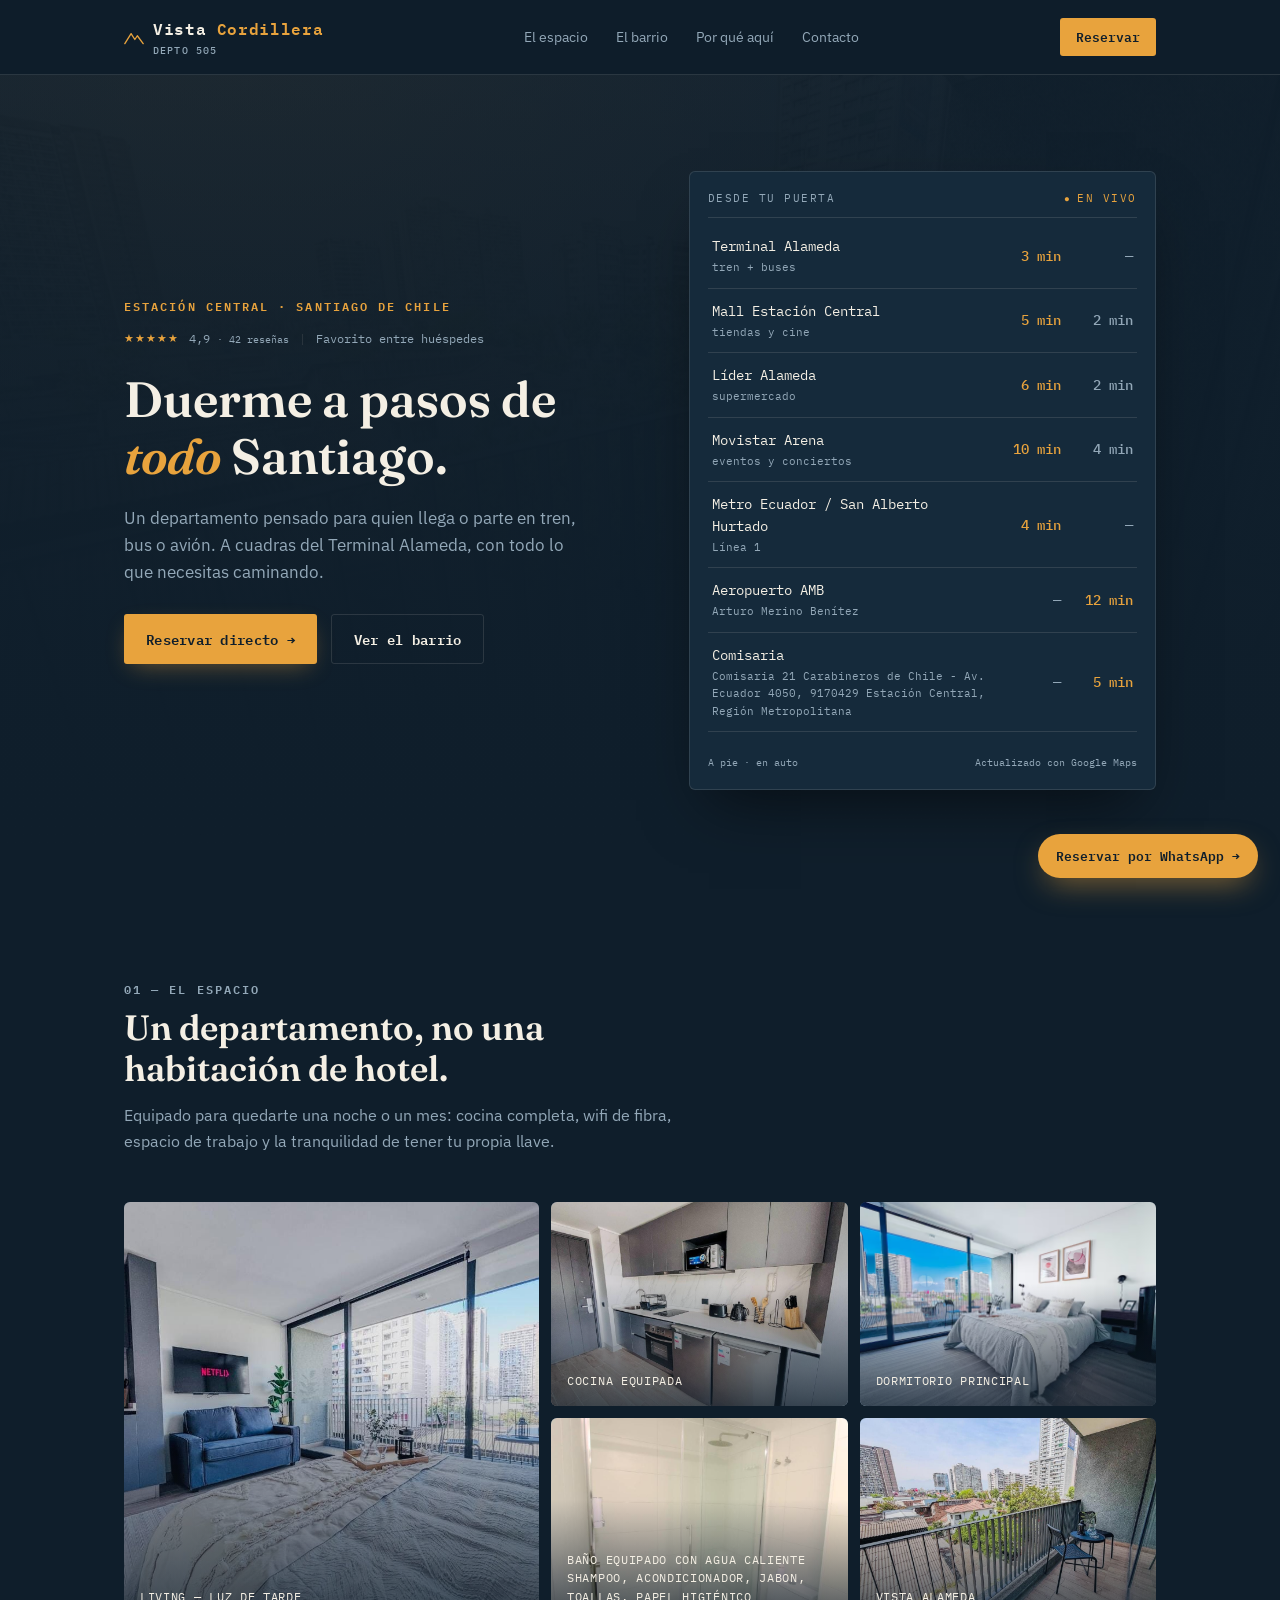
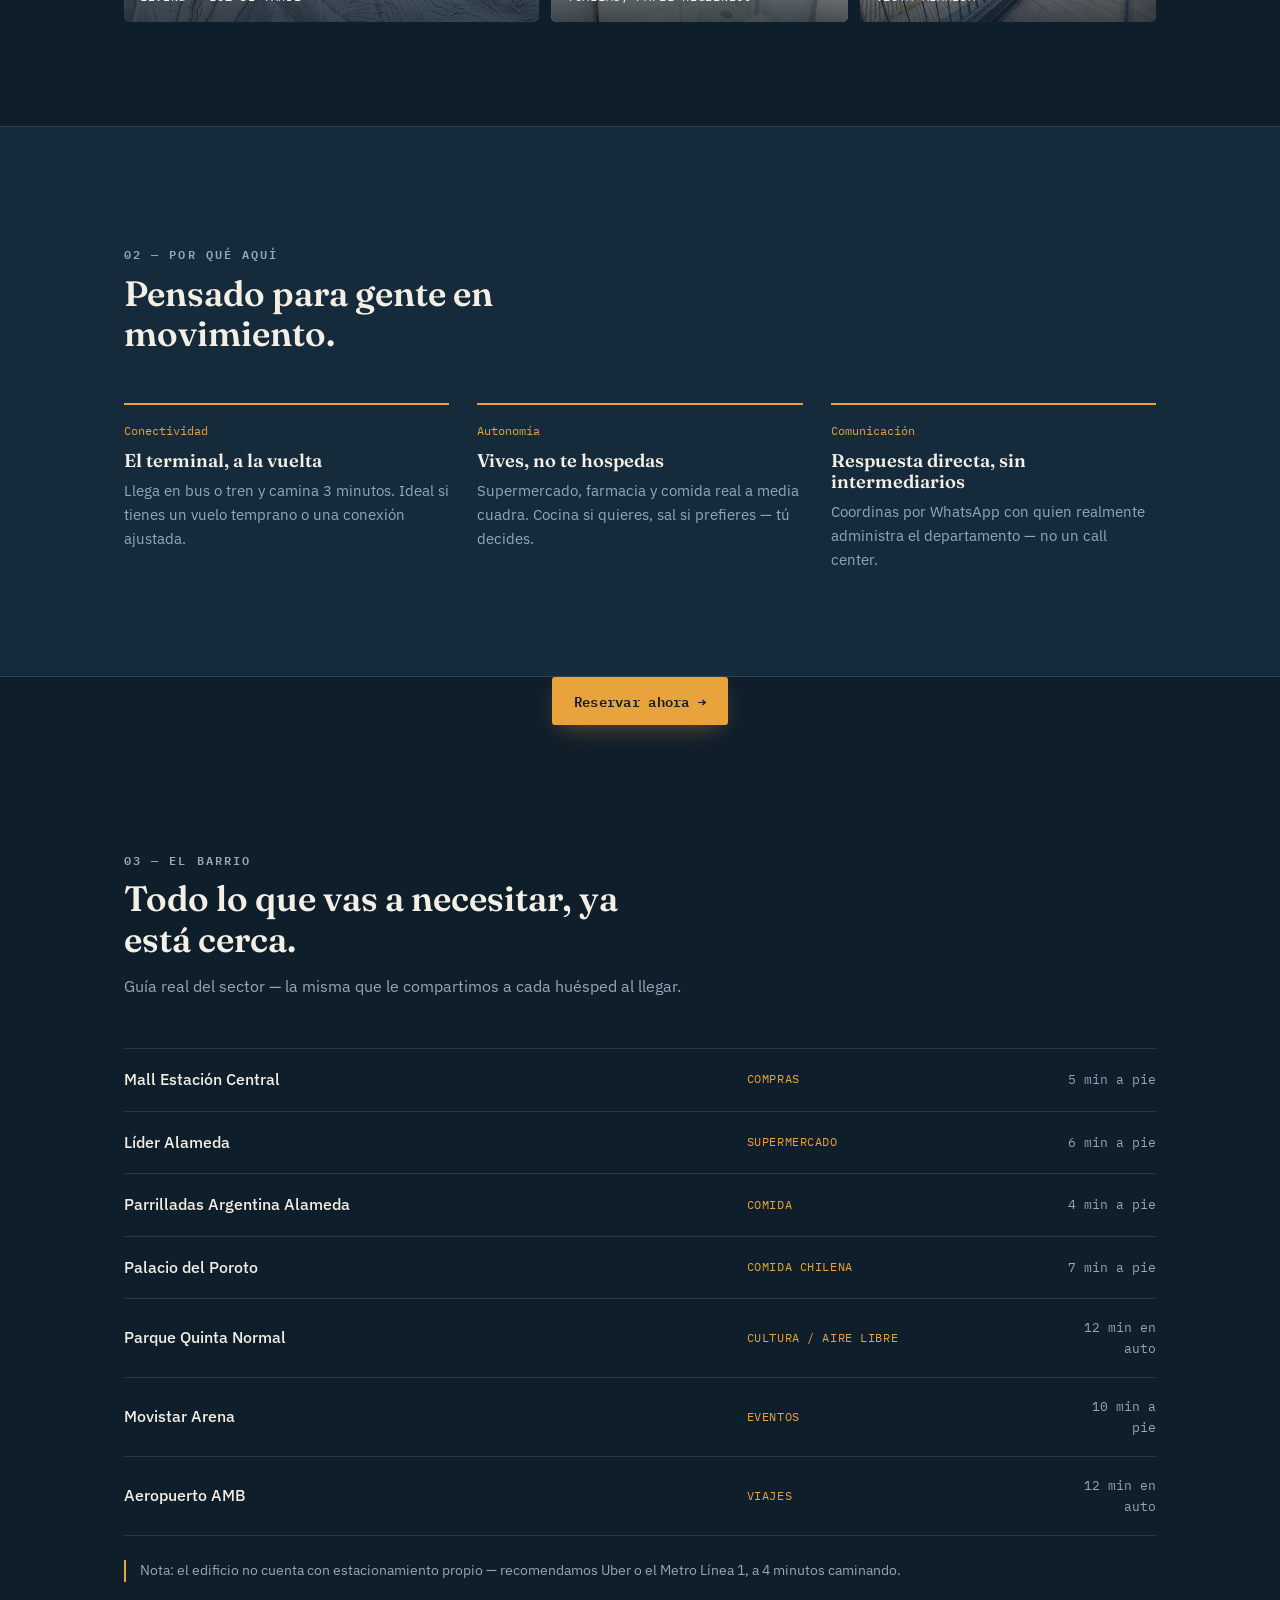
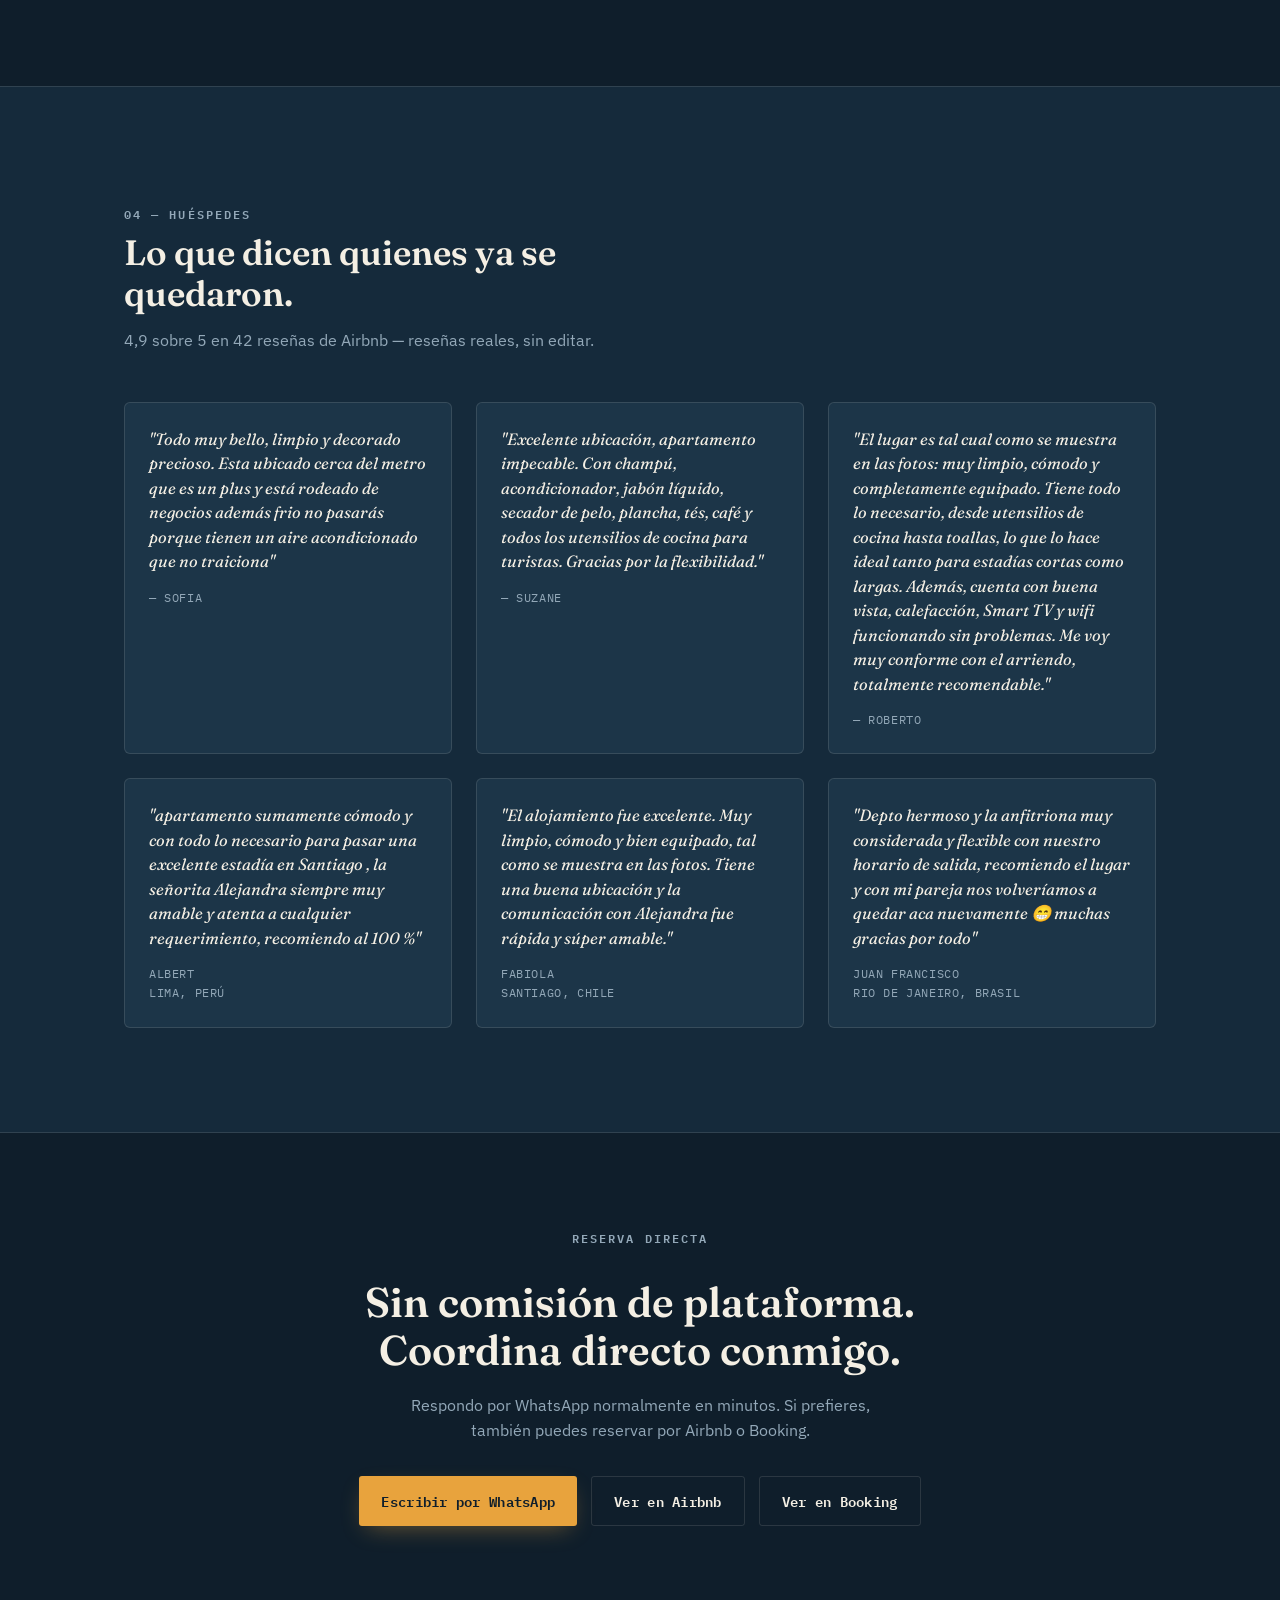
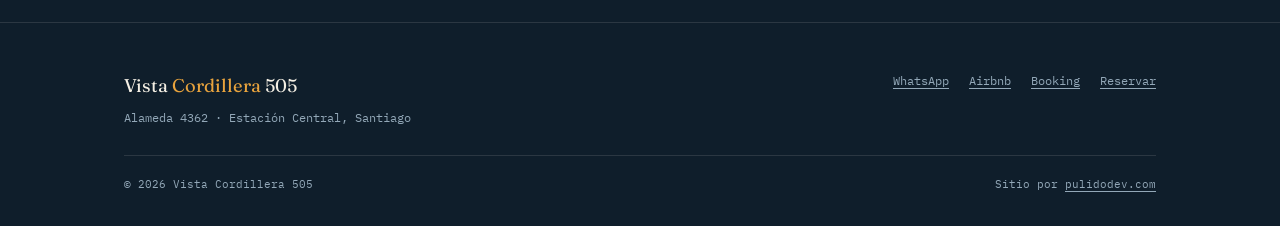
==== index.html @ 07a18e42 "mejora en diseño, boton wsp, reseñas, mas contenido desde airbnb" ====
<!DOCTYPE html>
<html lang="es">
<head>
<meta charset="UTF-8">
<meta name="viewport" content="width=device-width, initial-scale=1.0">
<title>Vista Cordillera — Estación Central, Santiago</title>
<link rel="preconnect" href="https://fonts.googleapis.com">
<link href="https://fonts.googleapis.com/css2?family=Fraunces:ital,opsz,wght@0,9..144,400;0,9..144,600;1,9..144,500&family=IBM+Plex+Mono:wght@400;500;600&family=IBM+Plex+Sans:wght@400;500&display=swap" rel="stylesheet">
<link rel="stylesheet" href="styles.css">
</head>
<body>

<nav>
  <div class="wrap">
    <div class="brand">
      <svg width="20" height="16" viewBox="0 0 24 18" fill="none" xmlns="http://www.w3.org/2000/svg" aria-hidden="true">
        <path d="M1 17L8.5 5L13 12L16 7.5L23 17" stroke="#E8A33D" stroke-width="1.6" stroke-linejoin="round" stroke-linecap="round"/>
      </svg>
      <div>
        Vista <span>Cordillera</span>
        <small>DEPTO 505</small>
      </div>
    </div>
    <div class="nav-links">
      <a href="#espacio">El espacio</a>
      <a href="#barrio">El barrio</a>
      <a href="#por-que">Por qué aquí</a>
      <a href="#contacto">Contacto</a>
    </div>
    <a class="nav-cta" href="#contacto">Reservar</a>
  </div>
</nav>

<header class="hero">
  <div class="wrap hero-grid">
    <div>
      <p class="eyebrow">Estación Central · Santiago de Chile</p>
      <div class="rating-badge">
        <span class="stars">★★★★★</span>
        <span>4,9 <small>· 42 reseñas</small></span>
        <span class="badge-divider">|</span>
        <span>Favorito entre huéspedes</span>
      </div>
      <h1>Duerme a pasos de <em>todo</em> Santiago.</h1>
      <p class="lede">Un departamento pensado para quien llega o parte en tren, bus o avión. A cuadras del Terminal Alameda, con todo lo que necesitas caminando.</p>
      <div class="cta-row">
        <a class="btn btn-primary" href="#contacto">Reservar directo →</a>
        <a class="btn btn-ghost" href="#barrio">Ver el barrio</a>
      </div>
    </div>

    <div class="board" role="img" aria-label="Tablero de distancias desde Alameda 505">
      <div class="board-head">
        <span>Desde tu puerta</span>
        <span class="live">en vivo</span>
      </div>

      <div class="row" style="animation-delay:.05s">
        <div class="dest">Terminal Alameda <small>tren + buses</small></div>
        <div class="val">3 min</div>
        <div class="val dim">—</div>
      </div>
      <div class="row" style="animation-delay:.12s">
        <div class="dest">Mall Estación Central <small>tiendas y cine</small></div>
        <div class="val">5 min</div>
        <div class="val dim">2 min</div>
      </div>
      <div class="row" style="animation-delay:.19s">
        <div class="dest">Líder Alameda <small>supermercado</small></div>
        <div class="val">6 min</div>
        <div class="val dim">2 min</div>
      </div>
      <div class="row" style="animation-delay:.26s">
        <div class="dest">Movistar Arena <small>eventos y conciertos</small></div>
        <div class="val">10 min</div>
        <div class="val dim">4 min</div>
      </div>
      <div class="row" style="animation-delay:.33s">
        <div class="dest">Metro Ecuador / San Alberto Hurtado <small>Línea 1</small></div>
        <div class="val">4 min</div>
        <div class="val dim">—</div>
      </div>
      <div class="row" style="animation-delay:.40s">
        <div class="dest">Aeropuerto AMB <small>Arturo Merino Benítez</small></div>
        <div class="val dim">—</div>
        <div class="val">12 min</div>
      </div>
      <div class="row" style="animation-delay:.40s">
        <div class="dest">Comisaria <small>Comisaria 21 Carabineros de Chile - Av. Ecuador 4050, 9170429 Estación Central, Región Metropolitana</small></div>
        <div class="val dim">—</div>
        <div class="val">5 min</div>
      </div>
      <div class="board-foot">
        <span>A pie · en auto</span>
        <span>Actualizado con Google Maps</span>
      </div>
    </div>
  </div>
</header>

<section id="espacio" class="reveal">
  <div class="wrap">
    <div class="section-head">
      <p class="eyebrow">01 — El espacio</p>
      <h2>Un departamento, no una habitación de hotel.</h2>
      <p>Equipado para quedarte una noche o un mes: cocina completa, wifi de fibra, espacio de trabajo y la tranquilidad de tener tu propia llave.</p>
    </div>
    <div class="gallery">
      <div class="g-tile g1">
        <img src="img/tv.jpeg" alt="Living con luz de tarde">
        <span>Living — luz de tarde</span>
      </div>
      <div class="g-tile g2">
        <img src="img/cocina.jpeg" alt="Cocina equipada" loading="lazy">
        <span>Cocina equipada</span>
      </div>
      <div class="g-tile g3">
        <img src="img/habitacion.jpg" alt="Dormitorio principal" loading="lazy">
        <span>Dormitorio principal</span>
      </div>
      <div class="g-tile g4">
        <img src="img/ducha.jpeg" alt="Baño" loading="lazy">
        <span>Baño equipado con agua caliente shampoo, acondicionador, jabon, toallas, papel higiénico</span>
      </div>
      <div class="g-tile g5">
        <img src="img/balcon.jpeg" alt="Vista desde Alameda" loading="lazy">
        <span>Vista Alameda</span>
      </div>
    </div>
  </div>
</section>

<section class="alt reveal" id="por-que">
  <div class="wrap">
    <div class="section-head">
      <p class="eyebrow">02 — Por qué aquí</p>
      <h2>Pensado para gente en movimiento.</h2>
    </div>
    <div class="props">
      <div class="prop">
        <p class="num">Conectividad</p>
        <h3>El terminal, a la vuelta</h3>
        <p>Llega en bus o tren y camina 3 minutos. Ideal si tienes un vuelo temprano o una conexión ajustada.</p>
      </div>
      <div class="prop">
        <p class="num">Autonomía</p>
        <h3>Vives, no te hospedas</h3>
        <p>Supermercado, farmacia y comida real a media cuadra. Cocina si quieres, sal si prefieres — tú decides.</p>
      </div>
      <div class="prop">
        <p class="num">Comunicación</p>
        <h3>Respuesta directa, sin intermediarios</h3>
        <p>Coordinas por WhatsApp con quien realmente administra el departamento — no un call center.</p>
      </div>
    </div>
  </div>
</section>

<div class="wrap" style="text-align:center; padding:0 24px 8px;">
  <a class="btn btn-primary" href="#contacto">Reservar ahora →</a>
</div>

<section id="barrio" class="reveal">
  <div class="wrap">
    <div class="section-head">
      <p class="eyebrow">03 — El barrio</p>
      <h2>Todo lo que vas a necesitar, ya está cerca.</h2>
      <p>Guía real del sector — la misma que le compartimos a cada huésped al llegar.</p>
    </div>
    <div class="neigh-list">
      <div class="neigh-item"><div class="name">Mall Estación Central</div><div class="cat">Compras</div><div class="time">5 min a pie</div></div>
      <div class="neigh-item"><div class="name">Líder Alameda</div><div class="cat">Supermercado</div><div class="time">6 min a pie</div></div>
      <div class="neigh-item"><div class="name">Parrilladas Argentina Alameda</div><div class="cat">Comida</div><div class="time">4 min a pie</div></div>
      <div class="neigh-item"><div class="name">Palacio del Poroto</div><div class="cat">Comida chilena</div><div class="time">7 min a pie</div></div>
      <div class="neigh-item"><div class="name">Parque Quinta Normal</div><div class="cat">Cultura / aire libre</div><div class="time">12 min en auto</div></div>
      <div class="neigh-item"><div class="name">Movistar Arena</div><div class="cat">Eventos</div><div class="time">10 min a pie</div></div>
      <div class="neigh-item"><div class="name">Aeropuerto AMB</div><div class="cat">Viajes</div><div class="time">12 min en auto</div></div>
    </div>
    <p class="barrio-note">Nota: el edificio no cuenta con estacionamiento propio — recomendamos Uber o el Metro Línea 1, a 4 minutos caminando.</p>
  </div>
</section>

<section class="alt reveal">
  <div class="wrap">
    <div class="section-head">
      <p class="eyebrow">04 — Huéspedes</p>
      <h2>Lo que dicen quienes ya se quedaron.</h2>
      <p>4,9 sobre 5 en 42 reseñas de Airbnb — reseñas reales, sin editar.</p>
    </div>
    <div class="reviews">
      <div class="review">
        <p class="testi">"Todo muy bello, limpio y decorado precioso.  Esta ubicado cerca del metro que es un plus y está rodeado de negocios además frio no pasarás porque tienen un aire acondicionado que no traiciona"</p>
        <p class="testi-meta">— Sofia</p>
      </div>
      <div class="review">
        <p class="testi">"Excelente ubicación, apartamento impecable. Con champú, acondicionador, jabón líquido, secador de pelo, plancha, tés, café y todos los utensilios de cocina para turistas. Gracias por la flexibilidad."</p>
        <p class="testi-meta">— Suzane</p>
      </div>
      <div class="review">
        <p class="testi">"El lugar es tal cual como se muestra en las fotos: muy limpio, cómodo y completamente equipado. Tiene todo lo necesario, desde utensilios de cocina hasta toallas, lo que lo hace ideal tanto para estadías cortas como largas. Además, cuenta con buena vista, calefacción, Smart TV y wifi funcionando sin problemas. Me voy muy conforme con el arriendo, totalmente recomendable."</p>
        <p class="testi-meta">— Roberto</p>
      </div>
      <div class="review">
        <p class="testi">"apartamento sumamente cómodo y con todo lo necesario para pasar una excelente estadía en Santiago , la señorita Alejandra siempre muy amable y atenta a cualquier requerimiento, recomiendo al 100 %"</p>
        <p class="testi-meta">Albert <br> Lima, Perú</p>
      </div>
      <div class="review">
        <p class="testi">"El alojamiento fue excelente. Muy limpio, cómodo y bien equipado, tal como se muestra en las fotos. Tiene una buena ubicación y la comunicación con Alejandra fue rápida y súper amable."</p>
        <p class="testi-meta">Fabiola <br> Santiago, Chile</p>
      </div>
      <div class="review">
        <p class="testi">"Depto hermoso y la anfitriona muy considerada y flexible con nuestro horario de salida, recomiendo el lugar y con mi pareja nos volveríamos a quedar aca nuevamente 😁 muchas gracias por todo"</p>
        <p class="testi-meta">Juan Francisco <br> Rio de Janeiro, Brasil</p>
      </div>
    </div>
  </div>
</section>

<section class="final-cta reveal" id="contacto">
  <div class="wrap">
    <p class="eyebrow">Reserva directa</p>
    <h2>Sin comisión de plataforma.<br>Coordina directo conmigo.</h2>
    <p>Respondo por WhatsApp normalmente en minutos. Si prefieres, también puedes reservar por Airbnb o Booking.</p>
    <div class="cta-row">
      <a class="btn btn-primary" href="https://wa.me/56963008006" target="_blank" rel="noopener">Escribir por WhatsApp</a>
      <a class="btn btn-ghost" href="https://www.airbnb.com/h/vistacordillera-santiago-chile" target="_blank" rel="noopener">Ver en Airbnb</a>
      <a class="btn btn-ghost" href="https://www.booking.com/Share-9G10Ls" target="_blank" rel="noopener">Ver en Booking</a>
    </div>
  </div>
</section>

<footer>
  <div class="wrap">
    <div class="footer-top">
      <div>
        <div class="footer-brand">Vista <span>Cordillera</span> 505</div>
        <p class="footer-address">Alameda 4362 · Estación Central, Santiago</p>
      </div>
      <div class="footer-links">
        <a href="https://wa.me/56963008006" target="_blank" rel="noopener">WhatsApp</a>
        <a href="https://www.airbnb.com/h/vistacordillera-santiago-chile" target="_blank" rel="noopener">Airbnb</a>
        <a href="https://www.booking.com/Share-9G10Ls" target="_blank" rel="noopener">Booking</a>
        <a href="#contacto">Reservar</a>
      </div>
    </div>
    <div class="footer-bottom">
      <span>© 2026 Vista Cordillera 505</span>
      <span>Sitio por <a href="https://pulidodev.com" target="_blank" rel="noopener">pulidodev.com</a></span>
    </div>
  </div>
</footer>

<a class="float-cta" href="https://wa.me/56963008006" target="_blank" rel="noopener" aria-label="Reservar por WhatsApp">
  <span>Reservar por WhatsApp</span> →
</a>

<script src="main.js"></script>
</body>
</html>
---- styles.css ----
:root{
  --night:#0F1E2B;
  --night-2:#152A3B;
  --panel:#1C3548;
  --amber:#E8A33D;
  --amber-dim:#C97F2C;
  --paper:#F4EFE4;
  --slate:#93A8B8;
  --line: rgba(244,239,228,0.12);
}
*{box-sizing:border-box; margin:0; padding:0;}
html{scroll-behavior:smooth;}
body{
  background:var(--night);
  color:var(--paper);
  font-family:'IBM Plex Sans', sans-serif;
  line-height:1.6;
  overflow-x:hidden;
}
a{color:inherit;}
img{max-width:100%; display:block;}
::selection{background:var(--amber); color:var(--night);}

:focus-visible{
  outline:2px solid var(--amber);
  outline-offset:3px;
}

.eyebrow{
  font-family:'IBM Plex Mono', monospace;
  letter-spacing:0.18em;
  text-transform:uppercase;
  font-size:0.72rem;
  color:var(--amber);
  font-weight:600;
}

h1,h2,h3{font-family:'Fraunces', serif; font-weight:600; line-height:1.15;}

.wrap{max-width:1080px; margin:0 auto; padding:0 24px;}

/* NAV */
nav{
  position:sticky; top:0; z-index:50;
  background:rgba(15,30,43,0.88);
  backdrop-filter:blur(8px);
  border-bottom:1px solid var(--line);
}
nav .wrap{
  display:flex; align-items:center; justify-content:space-between;
  padding-top:16px; padding-bottom:16px;
}
.brand{
  font-family:'IBM Plex Mono', monospace;
  font-weight:600;
  font-size:1rem;
  letter-spacing:0.04em;
  display:flex; align-items:center; gap:9px;
}
.brand svg{flex-shrink:0;}
.brand span{color:var(--amber);}
.brand small{
  display:block; font-size:0.6rem; color:var(--slate); font-weight:500;
  letter-spacing:0.12em; margin-top:1px;
}
.nav-links{display:flex; gap:28px; font-size:0.9rem;}
.nav-links a{text-decoration:none; color:var(--slate); transition:color .2s;}
.nav-links a:hover{color:var(--paper);}
.nav-cta{
  font-family:'IBM Plex Mono', monospace;
  font-size:0.8rem;
  font-weight:600;
  background:var(--amber);
  color:var(--night);
  padding:9px 16px;
  border-radius:3px;
  text-decoration:none;
  white-space:nowrap;
}
@media(max-width:720px){ .nav-links{display:none;} }

/* HERO */
header.hero{
  position:relative;
  padding:96px 0 72px;
  background:
    radial-gradient(ellipse at 20% -10%, rgba(232,163,61,0.10), transparent 55%),
    linear-gradient(180deg, rgba(15,30,43,0.94) 0%, rgba(15,30,43,0.97) 55%, var(--night) 100%),
    url('img/balcon.jpeg') center 65%/cover no-repeat;
}
header.hero::before{
  content:"";
  position:absolute; inset:0;
  background:linear-gradient(180deg, rgba(15,30,43,0.55) 0%, rgba(15,30,43,0.88) 70%, var(--night) 100%);
  pointer-events:none;
}
header.hero .wrap{position:relative; z-index:1;}
.hero-grid{
  display:grid;
  grid-template-columns:1.05fr 0.95fr;
  gap:48px;
  align-items:center;
}
@media(max-width:860px){ .hero-grid{grid-template-columns:1fr;} }

.rating-badge{
  display:inline-flex; align-items:center; gap:10px;
  font-family:'IBM Plex Mono', monospace;
  font-size:0.78rem;
  color:var(--slate);
  margin:14px 0 4px;
  flex-wrap:wrap;
}
.rating-badge .stars{color:var(--amber); letter-spacing:1px; font-size:0.7rem;}
.rating-badge small{color:var(--slate); font-weight:400;}
.badge-divider{color:var(--line);}

.hero h1{
  font-size:clamp(2.1rem, 4.2vw, 3.1rem);
  margin:18px 0 20px;
  color:var(--paper);
}
.hero h1 em{color:var(--amber); font-style:italic;}
.hero p.lede{
  color:var(--slate);
  font-size:1.05rem;
  max-width:46ch;
  margin-bottom:28px;
}
.cta-row{display:flex; gap:14px; flex-wrap:wrap;}
.btn{
  font-family:'IBM Plex Mono', monospace;
  font-size:0.85rem;
  font-weight:600;
  letter-spacing:0.02em;
  padding:13px 22px;
  border-radius:3px;
  text-decoration:none;
  display:inline-flex;
  align-items:center;
  gap:8px;
  transition:transform .15s ease, background .2s ease;
}
.btn-primary{background:var(--amber); color:var(--night); box-shadow:0 8px 24px -8px rgba(232,163,61,0.45);}
.btn-primary:hover{background:#f0b158; transform:translateY(-3px); box-shadow:0 14px 32px -10px rgba(232,163,61,0.6);}
.btn-ghost{border:1px solid var(--line); color:var(--paper);}
.btn-ghost:hover{border-color:var(--amber); color:var(--amber); transform:translateY(-3px);}

/* SPLIT FLAP BOARD */
.board{
  background:var(--night-2);
  border:1px solid var(--line);
  border-radius:6px;
  padding:18px;
  box-shadow:0 30px 60px -20px rgba(0,0,0,0.55);
}
.board-head{
  display:flex; justify-content:space-between; align-items:baseline;
  font-family:'IBM Plex Mono', monospace;
  font-size:0.68rem;
  letter-spacing:0.14em;
  text-transform:uppercase;
  color:var(--slate);
  border-bottom:1px solid var(--line);
  padding-bottom:10px;
  margin-bottom:6px;
}
.board-head .live{color:var(--amber);}
.board-head .live::before{
  content:"●"; margin-right:6px; font-size:0.6rem;
  animation:blink 1.8s infinite;
}
@keyframes blink{ 0%,100%{opacity:1;} 50%{opacity:0.25;} }

.row{
  display:grid;
  grid-template-columns:1fr 64px 64px;
  gap:8px;
  padding:11px 4px;
  border-bottom:1px solid var(--line);
  font-family:'IBM Plex Mono', monospace;
  opacity:0;
  transform:translateY(6px);
  animation:flapIn .5s ease forwards;
}
.row:last-child{border-bottom:none;}
.row .dest{
  font-size:0.86rem;
  color:var(--paper);
  display:flex; flex-direction:column;
}
.row .dest small{color:var(--slate); font-size:0.68rem; font-weight:400; margin-top:2px;}
.row .val{
  font-size:0.86rem;
  text-align:right;
  color:var(--amber);
  font-weight:500;
  align-self:center;
}
.row .val.dim{color:var(--slate);}
.row .col-label{font-size:0.6rem; color:var(--slate);}

@keyframes flapIn{
  0%{opacity:0; transform:translateY(8px);}
  100%{opacity:1; transform:translateY(0);}
}
@media (prefers-reduced-motion: reduce){
  .row{animation:none; opacity:1; transform:none;}
  .board-head .live::before{animation:none;}
}

.board-foot{
  margin-top:12px; padding-top:10px;
  font-family:'IBM Plex Mono', monospace;
  font-size:0.65rem;
  color:var(--slate);
  display:flex; justify-content:space-between;
}

/* SCROLL REVEAL */
.reveal{opacity:0; transform:translateY(18px); transition:opacity .7s ease, transform .7s ease;}
.reveal.is-visible{opacity:1; transform:translateY(0);}
@media (prefers-reduced-motion: reduce){
  .reveal{opacity:1; transform:none; transition:none;}
}

/* SECTIONS */
section{padding:104px 0;}
section.alt{background:var(--night-2); border-top:1px solid var(--line); border-bottom:1px solid var(--line);}
.section-head{max-width:56ch; margin-bottom:48px;}
.section-head h2{font-size:clamp(1.6rem,3vw,2.2rem); margin-top:10px;}
.section-head p{color:var(--slate); margin-top:14px;}

/* SPACE / GALLERY */
.gallery{
  display:grid;
  grid-template-columns:1.4fr 1fr 1fr;
  grid-template-rows:1fr 1fr;
  gap:12px;
  height:420px;
}
.gallery .g1{grid-row:1/3;}
.g-tile{
  border-radius:6px;
  position:relative;
  overflow:hidden;
  display:flex; align-items:flex-end;
  padding:16px;
  font-family:'IBM Plex Mono', monospace;
  font-size:0.72rem;
  letter-spacing:0.06em;
  text-transform:uppercase;
  color:var(--paper);
  transition:transform .3s ease, box-shadow .3s ease;
}
.g-tile:hover{
  transform:translateY(-4px);
  box-shadow:0 20px 45px -15px rgba(0,0,0,0.5);
}
.g-tile img{transition:transform .4s ease;}
.g-tile:hover img{transform:scale(1.04);}
.g-tile img{
  position:absolute;
  inset:0;
  width:100%;
  height:100%;
  object-fit:cover;
}
.g-tile::after{
  content:"";
  position:absolute; inset:0;
  background:linear-gradient(180deg, transparent 40%, rgba(15,30,43,0.75) 100%);
}
.g-tile span{position:relative; z-index:1;}
.g1{background:linear-gradient(135deg,#2a4a63,#16293a);}
.g2{background:linear-gradient(135deg,#3a5570,#1c3548);}
.g3{background:linear-gradient(135deg,#26445c,#152a3b);}
.g4{background:linear-gradient(135deg,#41618a,#1c3548);}
.g5{background:linear-gradient(135deg,#2e5068,#0f1e2b);}
@media(max-width:720px){
  .gallery{grid-template-columns:1fr 1fr; grid-template-rows:auto; height:auto;}
  .gallery .g1{grid-row:auto; grid-column:1/3; height:220px;}
  .g-tile{height:140px;}
}

/* VALUE PROPS */
.props{
  display:grid;
  grid-template-columns:repeat(3,1fr);
  gap:28px;
}
@media(max-width:780px){ .props{grid-template-columns:1fr;} }
.prop{border-top:2px solid var(--amber); padding-top:16px; transition:transform .25s ease;}
.prop:hover{transform:translateY(-4px);}
.prop .num{font-family:'IBM Plex Mono', monospace; color:var(--amber); font-size:0.75rem;}
.prop h3{font-size:1.15rem; margin:10px 0 8px; color:var(--paper);}
.prop p{color:var(--slate); font-size:0.94rem;}

/* NEIGHBORHOOD LIST */
.neigh-list{border-top:1px solid var(--line);}
.neigh-item{
  display:grid;
  grid-template-columns:2fr 1fr 90px;
  gap:16px;
  padding:18px 0;
  border-bottom:1px solid var(--line);
  align-items:center;
}
@media(max-width:640px){
  .neigh-item{grid-template-columns:1fr; gap:4px;}
  .neigh-item .cat, .neigh-item .time{font-size:0.78rem;}
}
.neigh-item .name{font-weight:500;}
.neigh-item .cat{
  font-family:'IBM Plex Mono', monospace;
  font-size:0.72rem;
  color:var(--amber);
  text-transform:uppercase;
  letter-spacing:0.05em;
}
.neigh-item .time{
  font-family:'IBM Plex Mono', monospace;
  font-size:0.82rem;
  color:var(--slate);
  text-align:right;
}
.barrio-note{
  margin-top:24px;
  font-size:0.85rem;
  color:var(--slate);
  border-left:2px solid var(--amber);
  padding-left:14px;
}

/* REVIEWS */
.reviews{
  display:grid;
  grid-template-columns:repeat(3,1fr);
  gap:24px;
}
@media(max-width:780px){ .reviews{grid-template-columns:1fr;} }
.review{
  background:var(--panel);
  border:1px solid var(--line);
  border-radius:6px;
  padding:24px;
  transition:transform .25s ease, box-shadow .25s ease;
}
.review:hover{transform:translateY(-4px); box-shadow:0 20px 45px -18px rgba(0,0,0,0.5);}
.review .testi{font-size:1.02rem; line-height:1.5;}
.review .testi-meta{margin-top:14px;}

/* TESTIMONIAL */
.testi{
  max-width:640px;
  font-family:'Fraunces', serif;
  font-style:italic;
  font-size:1.4rem;
  line-height:1.5;
  color:var(--paper);
}
.testi-meta{
  margin-top:20px;
  font-family:'IBM Plex Mono', monospace;
  font-size:0.75rem;
  color:var(--slate);
  text-transform:uppercase;
  letter-spacing:0.05em;
}

/* FLOATING WHATSAPP CTA */
.float-cta{
  position:fixed; bottom:22px; right:22px; z-index:60;
  background:var(--amber); color:var(--night);
  font-family:'IBM Plex Mono', monospace;
  font-size:0.8rem; font-weight:600;
  padding:12px 18px; border-radius:30px;
  text-decoration:none; display:flex; align-items:center; gap:8px;
  box-shadow:0 12px 30px -8px rgba(232,163,61,0.55);
  transition:transform .2s ease, box-shadow .2s ease;
}
.float-cta:hover{transform:translateY(-3px); box-shadow:0 16px 36px -8px rgba(232,163,61,0.7);}
@media(max-width:640px){
  .float-cta span{display:none;}
  .float-cta{padding:14px; border-radius:50%;}
}

/* FINAL CTA */
.final-cta{text-align:center; padding:96px 0;}
.final-cta h2{font-size:clamp(1.8rem,4vw,2.6rem); margin-bottom:18px;}
.final-cta p{color:var(--slate); max-width:48ch; margin:0 auto 32px;}
.final-cta .cta-row{justify-content:center;}

footer{
  border-top:1px solid var(--line);
  padding:48px 0 32px;
  font-family:'IBM Plex Mono', monospace;
  font-size:0.75rem;
  color:var(--slate);
}
.footer-top{
  display:flex; justify-content:space-between; align-items:flex-start;
  flex-wrap:wrap; gap:24px; margin-bottom:28px;
}
.footer-brand{font-family:'Fraunces', serif; font-size:1.15rem; color:var(--paper);}
.footer-brand span{color:var(--amber);}
.footer-address{margin-top:8px; color:var(--slate);}
.footer-links{display:flex; gap:20px; flex-wrap:wrap;}
footer a{color:var(--slate); text-decoration:underline; text-underline-offset:3px; transition:color .2s;}
footer a:hover{color:var(--amber);}
.footer-bottom{
  display:flex; justify-content:space-between; flex-wrap:wrap; gap:12px;
  padding-top:20px; border-top:1px solid var(--line);
  font-size:0.7rem;
}
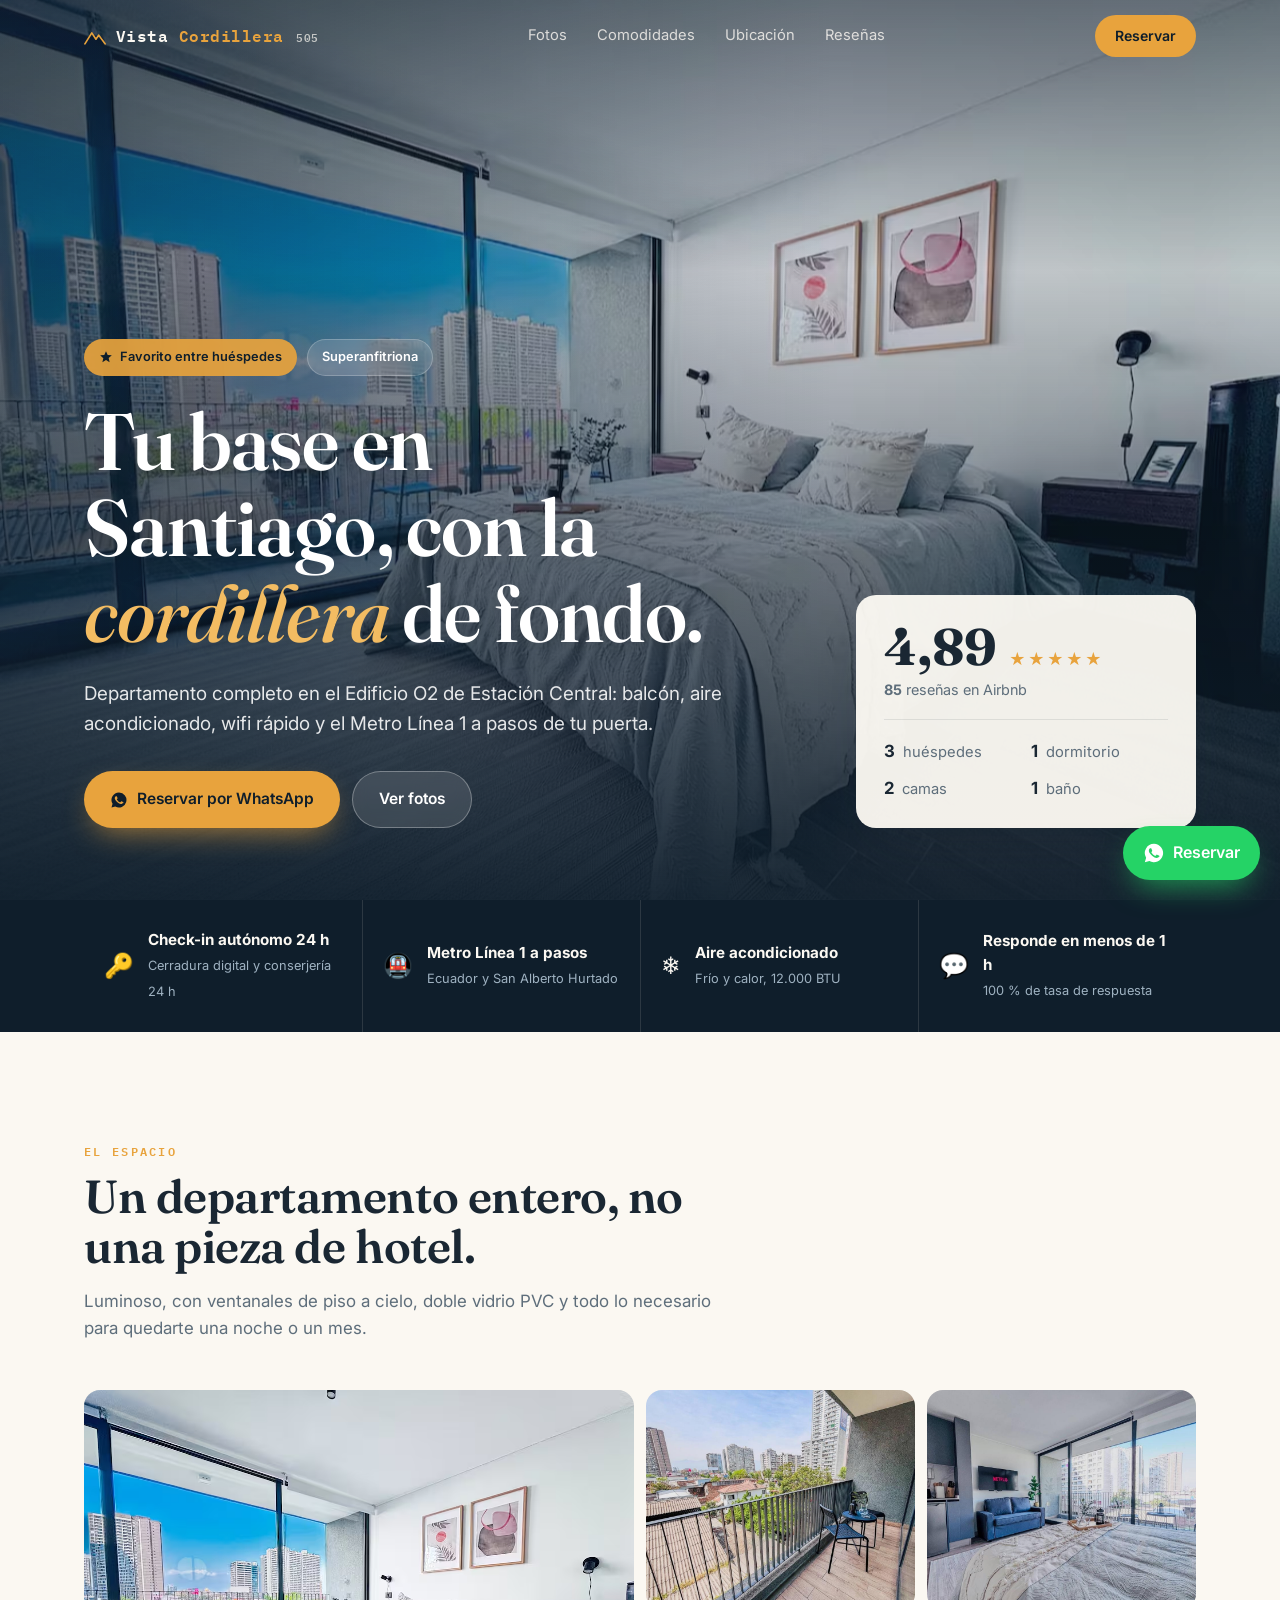
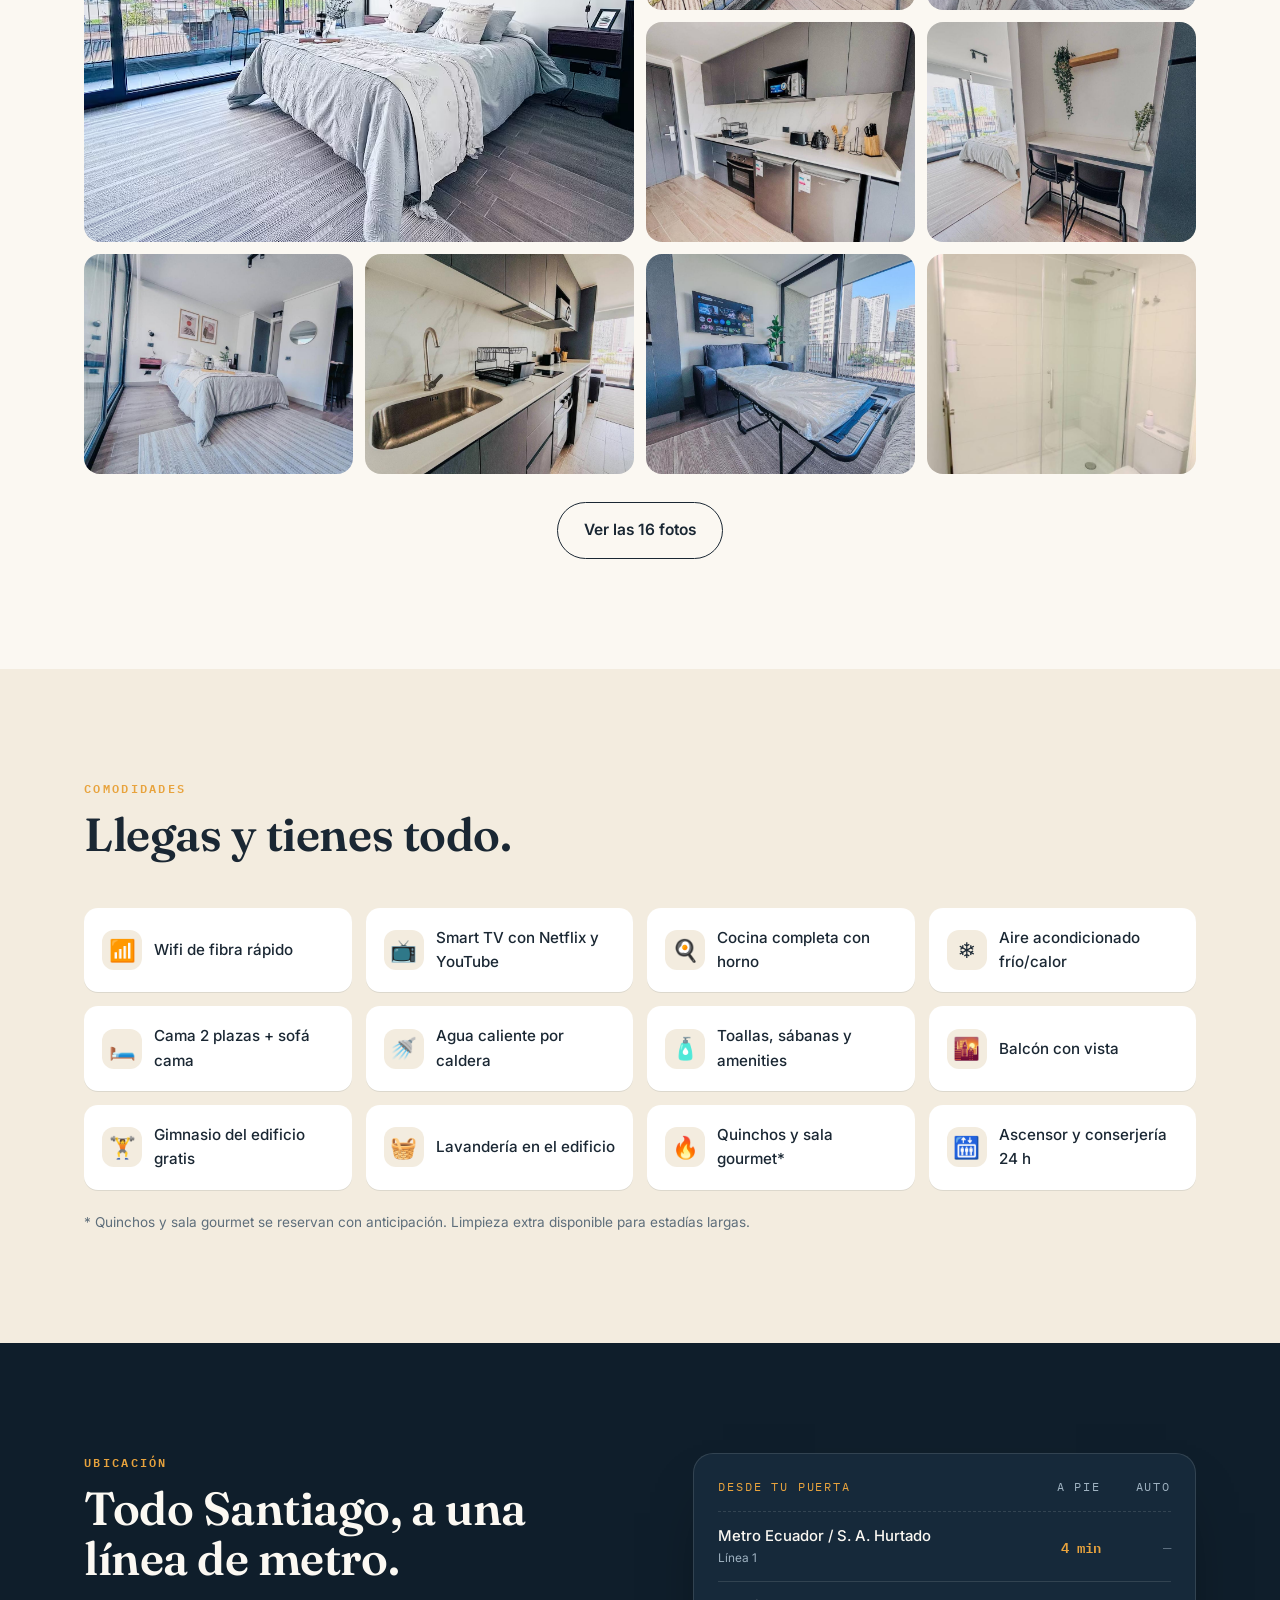
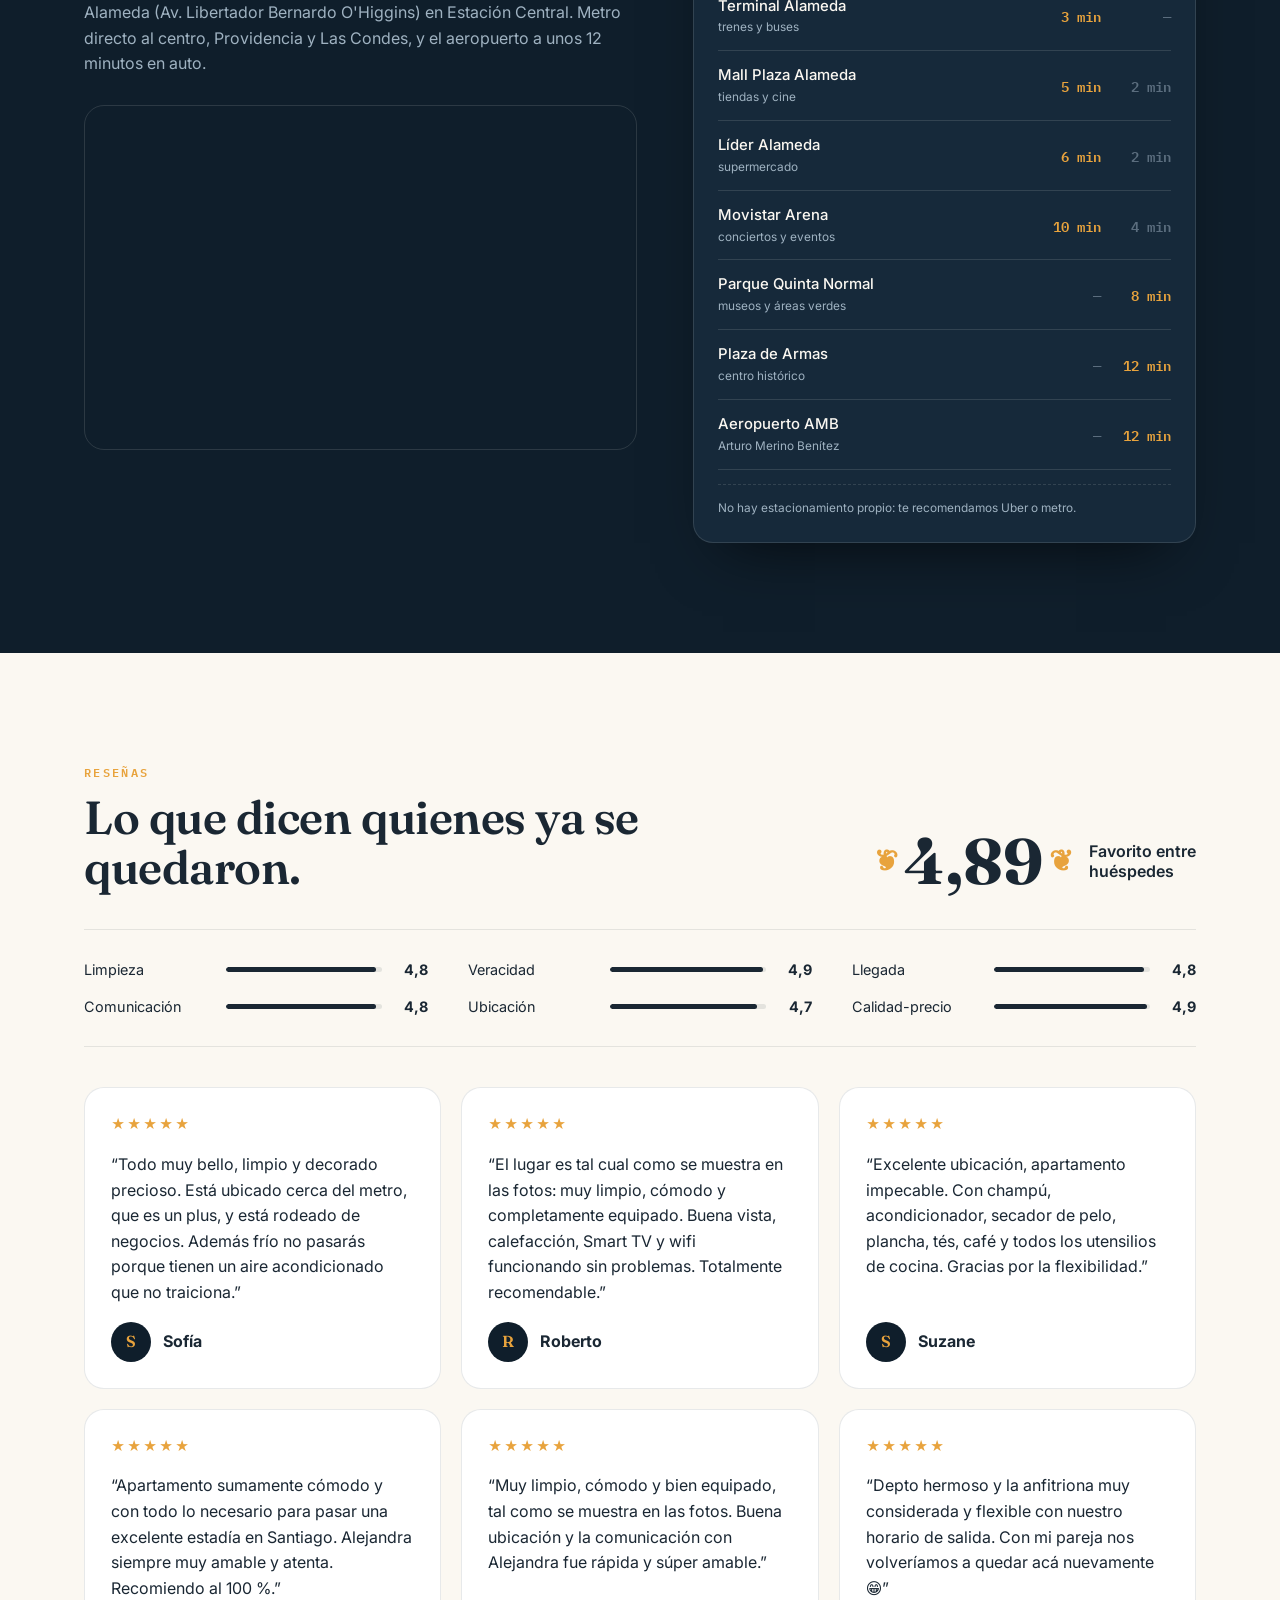
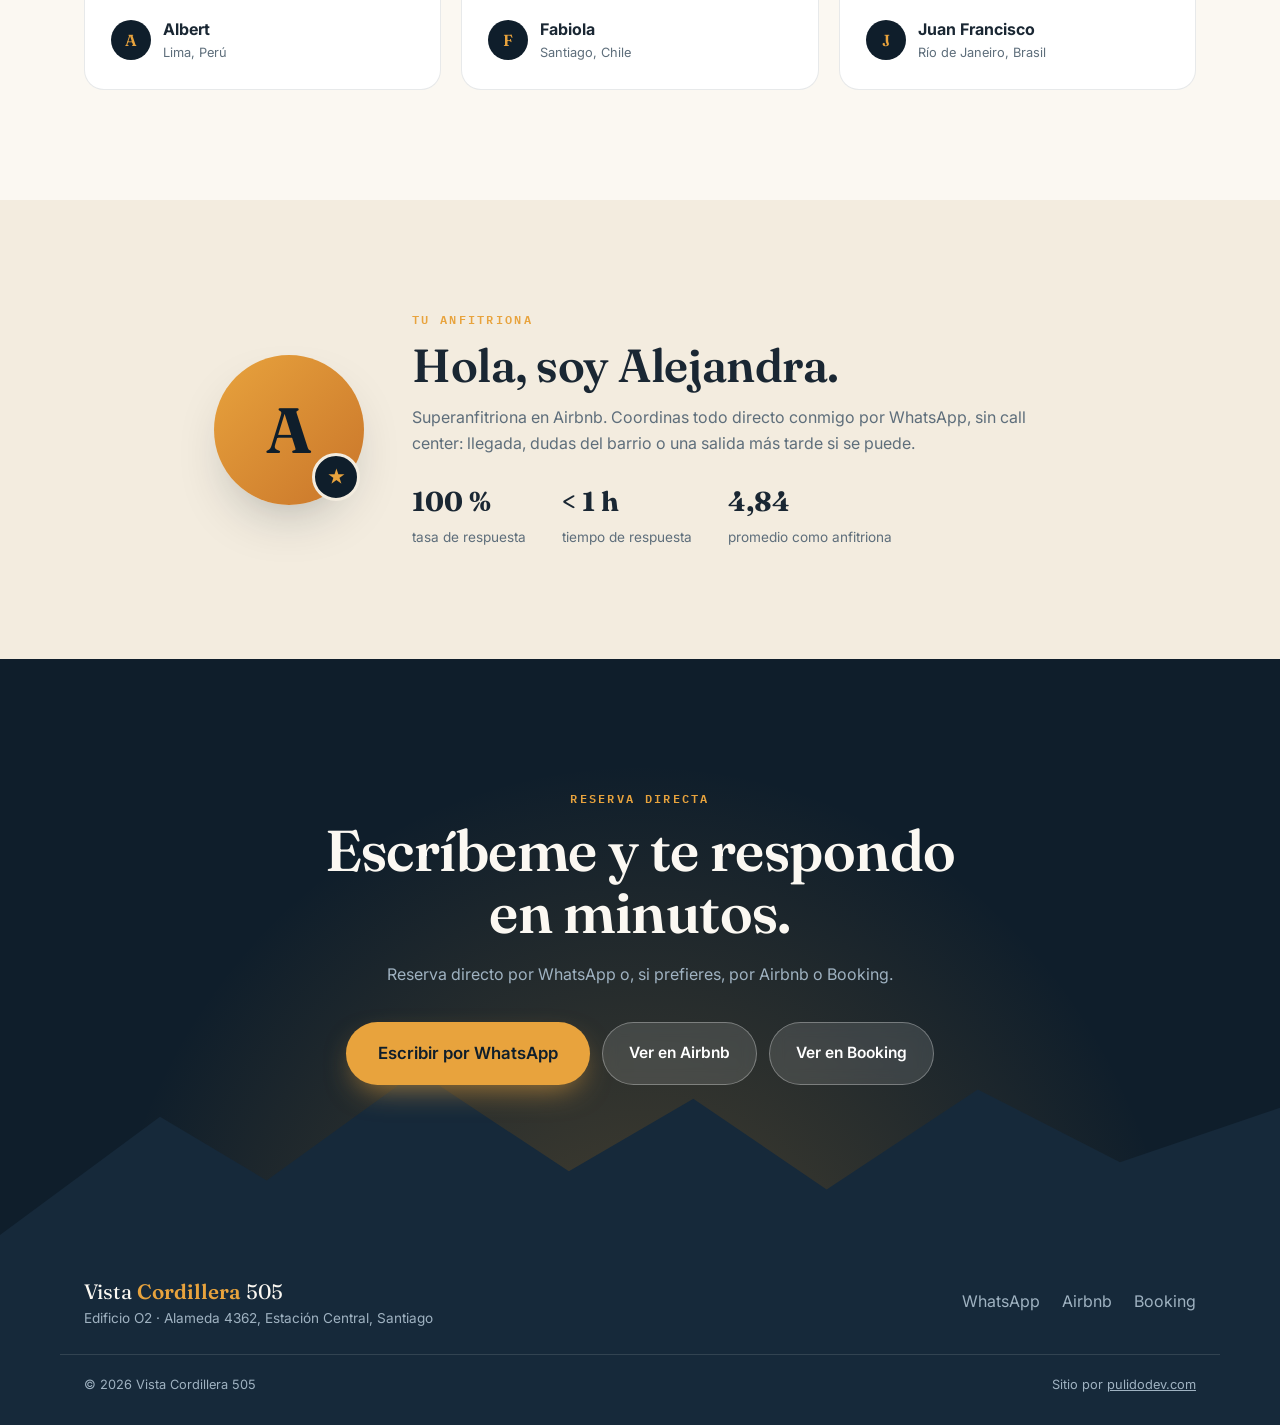
==== commit 6b4d67df: "Rediseño de la landing y panel /admin para fotos y datos - Hero a pantalla completa con foto, califi" ====
--- a/index.html
+++ b/index.html
@@ -3,257 +3,246 @@
 <head>
 <meta charset="UTF-8">
 <meta name="viewport" content="width=device-width, initial-scale=1.0">
-<title>Vista Cordillera — Estación Central, Santiago</title>
+<title>Vista Cordillera 505 · Depto en Estación Central, Santiago</title>
+<meta name="description" content="Departamento completo en el Edificio O2, Estación Central. Favorito entre huéspedes de Airbnb (4,89 ★), a pasos del Metro Línea 1 y del Terminal Alameda. Reserva directo por WhatsApp.">
+<meta property="og:title" content="Vista Cordillera 505 · Santiago">
+<meta property="og:description" content="Depto completo con balcón, aire acondicionado y wifi rápido, a pasos del metro. Favorito entre huéspedes de Airbnb.">
+<meta property="og:image" content="https://vistacordillera505.cl/img/habitacion.jpg">
+<meta property="og:type" content="website">
+<meta name="theme-color" content="#0F1E2B">
+<link rel="icon" href="data:image/svg+xml,%3Csvg xmlns='http://www.w3.org/2000/svg' viewBox='0 0 24 18'%3E%3Cpath d='M1 17L8.5 5L13 12L16 7.5L23 17' stroke='%23E8A33D' stroke-width='2' fill='none' stroke-linejoin='round' stroke-linecap='round'/%3E%3C/svg%3E">
 <link rel="preconnect" href="https://fonts.googleapis.com">
-<link href="https://fonts.googleapis.com/css2?family=Fraunces:ital,opsz,wght@0,9..144,400;0,9..144,600;1,9..144,500&family=IBM+Plex+Mono:wght@400;500;600&family=IBM+Plex+Sans:wght@400;500&display=swap" rel="stylesheet">
+<link rel="preconnect" href="https://fonts.gstatic.com" crossorigin>
+<link href="https://fonts.googleapis.com/css2?family=Fraunces:ital,opsz,wght@0,9..144,400;0,9..144,600;0,9..144,700;1,9..144,500&family=IBM+Plex+Mono:wght@500;600&family=Inter:wght@400;500;600&display=swap" rel="stylesheet">
 <link rel="stylesheet" href="styles.css">
 </head>
 <body>
 
-<nav>
-  <div class="wrap">
-    <div class="brand">
-      <svg width="20" height="16" viewBox="0 0 24 18" fill="none" xmlns="http://www.w3.org/2000/svg" aria-hidden="true">
-        <path d="M1 17L8.5 5L13 12L16 7.5L23 17" stroke="#E8A33D" stroke-width="1.6" stroke-linejoin="round" stroke-linecap="round"/>
-      </svg>
-      <div>
-        Vista <span>Cordillera</span>
-        <small>DEPTO 505</small>
-      </div>
-    </div>
+<div class="aviso" id="aviso" hidden></div>
+
+<nav id="nav">
+  <div class="wrap">
+    <a class="brand" href="#top" aria-label="Vista Cordillera 505, inicio">
+      <svg width="22" height="17" viewBox="0 0 24 18" fill="none" aria-hidden="true"><path d="M1 17L8.5 5L13 12L16 7.5L23 17" stroke="#E8A33D" stroke-width="1.8" stroke-linejoin="round" stroke-linecap="round"/></svg>
+      <span>Vista <b>Cordillera</b> <small>505</small></span>
+    </a>
     <div class="nav-links">
-      <a href="#espacio">El espacio</a>
-      <a href="#barrio">El barrio</a>
-      <a href="#por-que">Por qué aquí</a>
-      <a href="#contacto">Contacto</a>
+      <a href="#galeria">Fotos</a>
+      <a href="#comodidades">Comodidades</a>
+      <a href="#ubicacion">Ubicación</a>
+      <a href="#resenas">Reseñas</a>
     </div>
     <a class="nav-cta" href="#contacto">Reservar</a>
   </div>
 </nav>
 
-<header class="hero">
-  <div class="wrap hero-grid">
+<header class="hero" id="top">
+  <div class="hero-media">
+    <img src="img/habitacion.jpg" alt="Dormitorio con ventanal y vista a Santiago" fetchpriority="high">
+  </div>
+  <div class="wrap hero-inner">
+    <div class="hero-copy">
+      <div class="pill-row">
+        <span class="pill pill-gold">
+          <svg width="14" height="14" viewBox="0 0 24 24" aria-hidden="true"><path fill="currentColor" d="M12 2l2.9 6.6 7.1.6-5.4 4.7 1.6 7L12 17.3 5.8 21l1.6-7L2 9.2l7.1-.6z"/></svg>
+          Favorito entre huéspedes
+        </span>
+        <span class="pill">Superanfitriona</span>
+      </div>
+      <h1>Tu base en Santiago, con la <em>cordillera</em> de fondo.</h1>
+      <p class="lede">Departamento completo en el Edificio O2 de Estación Central: balcón, aire acondicionado, wifi rápido y el Metro Línea 1 a pasos de tu puerta.</p>
+      <div class="cta-row">
+        <a class="btn btn-primary" data-wsp href="https://wa.me/56963008006?text=Hola!%20Quiero%20reservar%20el%20Depto%20505" target="_blank" rel="noopener">
+          <svg width="18" height="18" viewBox="0 0 24 24" aria-hidden="true"><path fill="currentColor" d="M12 2a10 10 0 0 0-8.6 15.1L2 22l5-1.3A10 10 0 1 0 12 2zm5.3 14.1c-.2.6-1.3 1.2-1.8 1.2-.5.1-1 .1-3.3-.8-2.8-1.1-4.5-4-4.7-4.2-.1-.2-1.1-1.5-1.1-2.8s.7-2 1-2.3c.2-.3.5-.3.7-.3h.5c.2 0 .4 0 .6.5l.8 2c.1.2.1.4 0 .5l-.3.5-.4.4c-.1.2-.3.3-.1.6.2.3.8 1.3 1.7 2.1 1.2 1 2.1 1.3 2.4 1.5.3.1.5.1.6-.1l.9-1c.2-.3.4-.2.6-.1l1.9.9c.3.1.5.2.5.3.1.2.1.7-.1 1.3z"/></svg>
+          Reservar por WhatsApp
+        </a>
+        <a class="btn btn-glass" href="#galeria">Ver fotos</a>
+      </div>
+    </div>
+
+    <div class="hero-card" aria-label="Calificación en Airbnb">
+      <div class="score">
+        <span class="score-num" data-field="rating">4,89</span>
+        <span class="score-stars" aria-hidden="true">★★★★★</span>
+      </div>
+      <div class="score-meta"><b data-field="reviews">85</b> reseñas en Airbnb</div>
+      <ul class="facts">
+        <li><b data-field="huespedes">3</b> huéspedes</li>
+        <li><b data-field="dormitorios">1</b> dormitorio</li>
+        <li><b data-field="camas">2</b> camas</li>
+        <li><b data-field="banos">1</b> baño</li>
+      </ul>
+    </div>
+  </div>
+</header>
+
+<section class="highlights">
+  <div class="wrap hl-grid">
+    <div class="hl"><span class="hl-ico">🔑</span><div><b>Check-in autónomo 24 h</b><small>Cerradura digital y conserjería 24 h</small></div></div>
+    <div class="hl"><span class="hl-ico">🚇</span><div><b>Metro Línea 1 a pasos</b><small>Ecuador y San Alberto Hurtado</small></div></div>
+    <div class="hl"><span class="hl-ico">❄️</span><div><b>Aire acondicionado</b><small>Frío y calor, 12.000 BTU</small></div></div>
+    <div class="hl"><span class="hl-ico">💬</span><div><b>Responde en menos de 1 h</b><small>100 % de tasa de respuesta</small></div></div>
+  </div>
+</section>
+
+<section id="galeria" class="reveal">
+  <div class="wrap">
+    <div class="section-head">
+      <p class="eyebrow">El espacio</p>
+      <h2>Un departamento entero, no una pieza de hotel.</h2>
+      <p>Luminoso, con ventanales de piso a cielo, doble vidrio PVC y todo lo necesario para quedarte una noche o un mes.</p>
+    </div>
+    <div class="gallery" id="gallery"></div>
+    <div class="gallery-more">
+      <button class="btn btn-outline" id="gallery-all" type="button">Ver todas las fotos</button>
+    </div>
+  </div>
+</section>
+
+<section id="comodidades" class="soft reveal">
+  <div class="wrap">
+    <div class="section-head">
+      <p class="eyebrow">Comodidades</p>
+      <h2>Llegas y tienes todo.</h2>
+    </div>
+    <div class="amen">
+      <div class="amen-item"><span>📶</span>Wifi de fibra rápido</div>
+      <div class="amen-item"><span>📺</span>Smart TV con Netflix y YouTube</div>
+      <div class="amen-item"><span>🍳</span>Cocina completa con horno</div>
+      <div class="amen-item"><span>❄️</span>Aire acondicionado frío/calor</div>
+      <div class="amen-item"><span>🛏️</span>Cama 2 plazas + sofá cama</div>
+      <div class="amen-item"><span>🚿</span>Agua caliente por caldera</div>
+      <div class="amen-item"><span>🧴</span>Toallas, sábanas y amenities</div>
+      <div class="amen-item"><span>🌇</span>Balcón con vista</div>
+      <div class="amen-item"><span>🏋️</span>Gimnasio del edificio gratis</div>
+      <div class="amen-item"><span>🧺</span>Lavandería en el edificio</div>
+      <div class="amen-item"><span>🔥</span>Quinchos y sala gourmet*</div>
+      <div class="amen-item"><span>🛗</span>Ascensor y conserjería 24 h</div>
+    </div>
+    <p class="note">* Quinchos y sala gourmet se reservan con anticipación. Limpieza extra disponible para estadías largas.</p>
+  </div>
+</section>
+
+<section id="ubicacion" class="dark reveal">
+  <div class="wrap loc-grid">
     <div>
-      <p class="eyebrow">Estación Central · Santiago de Chile</p>
-      <div class="rating-badge">
-        <span class="stars">★★★★★</span>
-        <span>4,9 <small>· 42 reseñas</small></span>
-        <span class="badge-divider">|</span>
-        <span>Favorito entre huéspedes</span>
-      </div>
-      <h1>Duerme a pasos de <em>todo</em> Santiago.</h1>
-      <p class="lede">Un departamento pensado para quien llega o parte en tren, bus o avión. A cuadras del Terminal Alameda, con todo lo que necesitas caminando.</p>
-      <div class="cta-row">
-        <a class="btn btn-primary" href="#contacto">Reservar directo →</a>
-        <a class="btn btn-ghost" href="#barrio">Ver el barrio</a>
-      </div>
-    </div>
-
-    <div class="board" role="img" aria-label="Tablero de distancias desde Alameda 505">
+      <p class="eyebrow">Ubicación</p>
+      <h2>Todo Santiago, a una línea de metro.</h2>
+      <p class="muted">Alameda (Av. Libertador Bernardo O'Higgins) en Estación Central. Metro directo al centro, Providencia y Las Condes, y el aeropuerto a unos 12 minutos en auto.</p>
+      <div class="map">
+        <iframe title="Mapa del Edificio O2, Estación Central" loading="lazy" referrerpolicy="no-referrer-when-downgrade"
+          src="https://maps.google.com/maps?q=Av.%20Libertador%20Bernardo%20O'Higgins%204362,%20Estaci%C3%B3n%20Central,%20Santiago&z=15&output=embed"></iframe>
+      </div>
+    </div>
+
+    <div class="board" role="img" aria-label="Tablero de distancias desde el departamento">
       <div class="board-head">
         <span>Desde tu puerta</span>
-        <span class="live">en vivo</span>
-      </div>
-
-      <div class="row" style="animation-delay:.05s">
-        <div class="dest">Terminal Alameda <small>tren + buses</small></div>
-        <div class="val">3 min</div>
-        <div class="val dim">—</div>
-      </div>
-      <div class="row" style="animation-delay:.12s">
-        <div class="dest">Mall Estación Central <small>tiendas y cine</small></div>
-        <div class="val">5 min</div>
-        <div class="val dim">2 min</div>
-      </div>
-      <div class="row" style="animation-delay:.19s">
-        <div class="dest">Líder Alameda <small>supermercado</small></div>
-        <div class="val">6 min</div>
-        <div class="val dim">2 min</div>
-      </div>
-      <div class="row" style="animation-delay:.26s">
-        <div class="dest">Movistar Arena <small>eventos y conciertos</small></div>
-        <div class="val">10 min</div>
-        <div class="val dim">4 min</div>
-      </div>
-      <div class="row" style="animation-delay:.33s">
-        <div class="dest">Metro Ecuador / San Alberto Hurtado <small>Línea 1</small></div>
-        <div class="val">4 min</div>
-        <div class="val dim">—</div>
-      </div>
-      <div class="row" style="animation-delay:.40s">
-        <div class="dest">Aeropuerto AMB <small>Arturo Merino Benítez</small></div>
-        <div class="val dim">—</div>
-        <div class="val">12 min</div>
-      </div>
-      <div class="row" style="animation-delay:.40s">
-        <div class="dest">Comisaria <small>Comisaria 21 Carabineros de Chile - Av. Ecuador 4050, 9170429 Estación Central, Región Metropolitana</small></div>
-        <div class="val dim">—</div>
-        <div class="val">5 min</div>
-      </div>
-      <div class="board-foot">
-        <span>A pie · en auto</span>
-        <span>Actualizado con Google Maps</span>
-      </div>
-    </div>
-  </div>
-</header>
-
-<section id="espacio" class="reveal">
-  <div class="wrap">
-    <div class="section-head">
-      <p class="eyebrow">01 — El espacio</p>
-      <h2>Un departamento, no una habitación de hotel.</h2>
-      <p>Equipado para quedarte una noche o un mes: cocina completa, wifi de fibra, espacio de trabajo y la tranquilidad de tener tu propia llave.</p>
-    </div>
-    <div class="gallery">
-      <div class="g-tile g1">
-        <img src="img/tv.jpeg" alt="Living con luz de tarde">
-        <span>Living — luz de tarde</span>
-      </div>
-      <div class="g-tile g2">
-        <img src="img/cocina.jpeg" alt="Cocina equipada" loading="lazy">
-        <span>Cocina equipada</span>
-      </div>
-      <div class="g-tile g3">
-        <img src="img/habitacion.jpg" alt="Dormitorio principal" loading="lazy">
-        <span>Dormitorio principal</span>
-      </div>
-      <div class="g-tile g4">
-        <img src="img/ducha.jpeg" alt="Baño" loading="lazy">
-        <span>Baño equipado con agua caliente shampoo, acondicionador, jabon, toallas, papel higiénico</span>
-      </div>
-      <div class="g-tile g5">
-        <img src="img/balcon.jpeg" alt="Vista desde Alameda" loading="lazy">
-        <span>Vista Alameda</span>
-      </div>
-    </div>
-  </div>
-</section>
-
-<section class="alt reveal" id="por-que">
-  <div class="wrap">
-    <div class="section-head">
-      <p class="eyebrow">02 — Por qué aquí</p>
-      <h2>Pensado para gente en movimiento.</h2>
-    </div>
-    <div class="props">
-      <div class="prop">
-        <p class="num">Conectividad</p>
-        <h3>El terminal, a la vuelta</h3>
-        <p>Llega en bus o tren y camina 3 minutos. Ideal si tienes un vuelo temprano o una conexión ajustada.</p>
-      </div>
-      <div class="prop">
-        <p class="num">Autonomía</p>
-        <h3>Vives, no te hospedas</h3>
-        <p>Supermercado, farmacia y comida real a media cuadra. Cocina si quieres, sal si prefieres — tú decides.</p>
-      </div>
-      <div class="prop">
-        <p class="num">Comunicación</p>
-        <h3>Respuesta directa, sin intermediarios</h3>
-        <p>Coordinas por WhatsApp con quien realmente administra el departamento — no un call center.</p>
-      </div>
-    </div>
-  </div>
-</section>
-
-<div class="wrap" style="text-align:center; padding:0 24px 8px;">
-  <a class="btn btn-primary" href="#contacto">Reservar ahora →</a>
+        <span class="cols"><span>a pie</span><span>auto</span></span>
+      </div>
+      <div class="row"><div class="dest">Metro Ecuador / S. A. Hurtado <small>Línea 1</small></div><div class="val">4 min</div><div class="val dim">—</div></div>
+      <div class="row"><div class="dest">Terminal Alameda <small>trenes y buses</small></div><div class="val">3 min</div><div class="val dim">—</div></div>
+      <div class="row"><div class="dest">Mall Plaza Alameda <small>tiendas y cine</small></div><div class="val">5 min</div><div class="val dim">2 min</div></div>
+      <div class="row"><div class="dest">Líder Alameda <small>supermercado</small></div><div class="val">6 min</div><div class="val dim">2 min</div></div>
+      <div class="row"><div class="dest">Movistar Arena <small>conciertos y eventos</small></div><div class="val">10 min</div><div class="val dim">4 min</div></div>
+      <div class="row"><div class="dest">Parque Quinta Normal <small>museos y áreas verdes</small></div><div class="val dim">—</div><div class="val">8 min</div></div>
+      <div class="row"><div class="dest">Plaza de Armas <small>centro histórico</small></div><div class="val dim">—</div><div class="val">12 min</div></div>
+      <div class="row"><div class="dest">Aeropuerto AMB <small>Arturo Merino Benítez</small></div><div class="val dim">—</div><div class="val">12 min</div></div>
+      <div class="board-foot">No hay estacionamiento propio: te recomendamos Uber o metro.</div>
+    </div>
+  </div>
+</section>
+
+<section id="resenas" class="reveal">
+  <div class="wrap">
+    <div class="rev-top">
+      <div class="section-head">
+        <p class="eyebrow">Reseñas</p>
+        <h2>Lo que dicen quienes ya se quedaron.</h2>
+      </div>
+      <div class="laurel">
+        <span class="laurel-num" data-field="rating">4,89</span>
+        <span class="laurel-txt">Favorito entre<br>huéspedes</span>
+      </div>
+    </div>
+
+    <div class="scores">
+      <div class="sc"><span>Limpieza</span><i style="--v:.96"></i><b>4,8</b></div>
+      <div class="sc"><span>Veracidad</span><i style="--v:.98"></i><b>4,9</b></div>
+      <div class="sc"><span>Llegada</span><i style="--v:.96"></i><b>4,8</b></div>
+      <div class="sc"><span>Comunicación</span><i style="--v:.96"></i><b>4,8</b></div>
+      <div class="sc"><span>Ubicación</span><i style="--v:.94"></i><b>4,7</b></div>
+      <div class="sc"><span>Calidad-precio</span><i style="--v:.98"></i><b>4,9</b></div>
+    </div>
+
+    <div class="reviews" id="reviews"></div>
+  </div>
+</section>
+
+<section class="host soft reveal">
+  <div class="wrap host-grid">
+    <div class="host-avatar" aria-hidden="true">A</div>
+    <div>
+      <p class="eyebrow">Tu anfitriona</p>
+      <h2>Hola, soy Alejandra.</h2>
+      <p class="muted">Superanfitriona en Airbnb. Coordinas todo directo conmigo por WhatsApp, sin call center: llegada, dudas del barrio o una salida más tarde si se puede.</p>
+      <ul class="host-stats">
+        <li><b>100 %</b><span>tasa de respuesta</span></li>
+        <li><b>&lt; 1 h</b><span>tiempo de respuesta</span></li>
+        <li><b>4,84</b><span>promedio como anfitriona</span></li>
+      </ul>
+    </div>
+  </div>
+</section>
+
+<section class="final-cta" id="contacto">
+  <div class="final-bg" aria-hidden="true">
+    <svg viewBox="0 0 1440 220" preserveAspectRatio="none"><path d="M0 220 L180 90 L300 160 L470 40 L640 150 L780 70 L930 170 L1100 60 L1260 140 L1440 80 L1440 220 Z" fill="currentColor"/></svg>
+  </div>
+  <div class="wrap">
+    <p class="eyebrow">Reserva directa</p>
+    <h2>Escríbeme y te respondo<br>en minutos.</h2>
+    <p class="muted">Reserva directo por WhatsApp o, si prefieres, por Airbnb o Booking.</p>
+    <div class="cta-row center">
+      <a class="btn btn-primary btn-lg" data-wsp href="https://wa.me/56963008006?text=Hola!%20Quiero%20reservar%20el%20Depto%20505" target="_blank" rel="noopener">Escribir por WhatsApp</a>
+      <a class="btn btn-glass" data-airbnb href="https://www.airbnb.com/h/vistacordillera-santiago-chile" target="_blank" rel="noopener">Ver en Airbnb</a>
+      <a class="btn btn-glass" data-booking href="https://www.booking.com/Share-9G10Ls" target="_blank" rel="noopener">Ver en Booking</a>
+    </div>
+  </div>
+</section>
+
+<footer>
+  <div class="wrap footer-row">
+    <div>
+      <div class="footer-brand">Vista <b>Cordillera</b> 505</div>
+      <p class="muted small">Edificio O2 · Alameda 4362, Estación Central, Santiago</p>
+    </div>
+    <div class="footer-links">
+      <a data-wsp href="https://wa.me/56963008006" target="_blank" rel="noopener">WhatsApp</a>
+      <a data-airbnb href="https://www.airbnb.com/h/vistacordillera-santiago-chile" target="_blank" rel="noopener">Airbnb</a>
+      <a data-booking href="https://www.booking.com/Share-9G10Ls" target="_blank" rel="noopener">Booking</a>
+    </div>
+  </div>
+  <div class="wrap footer-bottom">
+    <span>© 2026 Vista Cordillera 505</span>
+    <span>Sitio por <a href="https://pulidodev.com" target="_blank" rel="noopener">pulidodev.com</a></span>
+  </div>
+</footer>
+
+<a class="float-cta" data-wsp href="https://wa.me/56963008006?text=Hola!%20Quiero%20reservar%20el%20Depto%20505" target="_blank" rel="noopener" aria-label="Reservar por WhatsApp">
+  <svg width="22" height="22" viewBox="0 0 24 24" aria-hidden="true"><path fill="currentColor" d="M12 2a10 10 0 0 0-8.6 15.1L2 22l5-1.3A10 10 0 1 0 12 2zm5.3 14.1c-.2.6-1.3 1.2-1.8 1.2-.5.1-1 .1-3.3-.8-2.8-1.1-4.5-4-4.7-4.2-.1-.2-1.1-1.5-1.1-2.8s.7-2 1-2.3c.2-.3.5-.3.7-.3h.5c.2 0 .4 0 .6.5l.8 2c.1.2.1.4 0 .5l-.3.5-.4.4c-.1.2-.3.3-.1.6.2.3.8 1.3 1.7 2.1 1.2 1 2.1 1.3 2.4 1.5.3.1.5.1.6-.1l.9-1c.2-.3.4-.2.6-.1l1.9.9c.3.1.5.2.5.3.1.2.1.7-.1 1.3z"/></svg>
+  <span>Reservar</span>
+</a>
+
+<div class="lightbox" id="lightbox" hidden>
+  <button class="lb-close" type="button" aria-label="Cerrar">×</button>
+  <button class="lb-nav lb-prev" type="button" aria-label="Foto anterior">‹</button>
+  <figure><img alt=""><figcaption></figcaption></figure>
+  <button class="lb-nav lb-next" type="button" aria-label="Foto siguiente">›</button>
 </div>
 
-<section id="barrio" class="reveal">
-  <div class="wrap">
-    <div class="section-head">
-      <p class="eyebrow">03 — El barrio</p>
-      <h2>Todo lo que vas a necesitar, ya está cerca.</h2>
-      <p>Guía real del sector — la misma que le compartimos a cada huésped al llegar.</p>
-    </div>
-    <div class="neigh-list">
-      <div class="neigh-item"><div class="name">Mall Estación Central</div><div class="cat">Compras</div><div class="time">5 min a pie</div></div>
-      <div class="neigh-item"><div class="name">Líder Alameda</div><div class="cat">Supermercado</div><div class="time">6 min a pie</div></div>
-      <div class="neigh-item"><div class="name">Parrilladas Argentina Alameda</div><div class="cat">Comida</div><div class="time">4 min a pie</div></div>
-      <div class="neigh-item"><div class="name">Palacio del Poroto</div><div class="cat">Comida chilena</div><div class="time">7 min a pie</div></div>
-      <div class="neigh-item"><div class="name">Parque Quinta Normal</div><div class="cat">Cultura / aire libre</div><div class="time">12 min en auto</div></div>
-      <div class="neigh-item"><div class="name">Movistar Arena</div><div class="cat">Eventos</div><div class="time">10 min a pie</div></div>
-      <div class="neigh-item"><div class="name">Aeropuerto AMB</div><div class="cat">Viajes</div><div class="time">12 min en auto</div></div>
-    </div>
-    <p class="barrio-note">Nota: el edificio no cuenta con estacionamiento propio — recomendamos Uber o el Metro Línea 1, a 4 minutos caminando.</p>
-  </div>
-</section>
-
-<section class="alt reveal">
-  <div class="wrap">
-    <div class="section-head">
-      <p class="eyebrow">04 — Huéspedes</p>
-      <h2>Lo que dicen quienes ya se quedaron.</h2>
-      <p>4,9 sobre 5 en 42 reseñas de Airbnb — reseñas reales, sin editar.</p>
-    </div>
-    <div class="reviews">
-      <div class="review">
-        <p class="testi">"Todo muy bello, limpio y decorado precioso.  Esta ubicado cerca del metro que es un plus y está rodeado de negocios además frio no pasarás porque tienen un aire acondicionado que no traiciona"</p>
-        <p class="testi-meta">— Sofia</p>
-      </div>
-      <div class="review">
-        <p class="testi">"Excelente ubicación, apartamento impecable. Con champú, acondicionador, jabón líquido, secador de pelo, plancha, tés, café y todos los utensilios de cocina para turistas. Gracias por la flexibilidad."</p>
-        <p class="testi-meta">— Suzane</p>
-      </div>
-      <div class="review">
-        <p class="testi">"El lugar es tal cual como se muestra en las fotos: muy limpio, cómodo y completamente equipado. Tiene todo lo necesario, desde utensilios de cocina hasta toallas, lo que lo hace ideal tanto para estadías cortas como largas. Además, cuenta con buena vista, calefacción, Smart TV y wifi funcionando sin problemas. Me voy muy conforme con el arriendo, totalmente recomendable."</p>
-        <p class="testi-meta">— Roberto</p>
-      </div>
-      <div class="review">
-        <p class="testi">"apartamento sumamente cómodo y con todo lo necesario para pasar una excelente estadía en Santiago , la señorita Alejandra siempre muy amable y atenta a cualquier requerimiento, recomiendo al 100 %"</p>
-        <p class="testi-meta">Albert <br> Lima, Perú</p>
-      </div>
-      <div class="review">
-        <p class="testi">"El alojamiento fue excelente. Muy limpio, cómodo y bien equipado, tal como se muestra en las fotos. Tiene una buena ubicación y la comunicación con Alejandra fue rápida y súper amable."</p>
-        <p class="testi-meta">Fabiola <br> Santiago, Chile</p>
-      </div>
-      <div class="review">
-        <p class="testi">"Depto hermoso y la anfitriona muy considerada y flexible con nuestro horario de salida, recomiendo el lugar y con mi pareja nos volveríamos a quedar aca nuevamente 😁 muchas gracias por todo"</p>
-        <p class="testi-meta">Juan Francisco <br> Rio de Janeiro, Brasil</p>
-      </div>
-    </div>
-  </div>
-</section>
-
-<section class="final-cta reveal" id="contacto">
-  <div class="wrap">
-    <p class="eyebrow">Reserva directa</p>
-    <h2>Sin comisión de plataforma.<br>Coordina directo conmigo.</h2>
-    <p>Respondo por WhatsApp normalmente en minutos. Si prefieres, también puedes reservar por Airbnb o Booking.</p>
-    <div class="cta-row">
-      <a class="btn btn-primary" href="https://wa.me/56963008006" target="_blank" rel="noopener">Escribir por WhatsApp</a>
-      <a class="btn btn-ghost" href="https://www.airbnb.com/h/vistacordillera-santiago-chile" target="_blank" rel="noopener">Ver en Airbnb</a>
-      <a class="btn btn-ghost" href="https://www.booking.com/Share-9G10Ls" target="_blank" rel="noopener">Ver en Booking</a>
-    </div>
-  </div>
-</section>
-
-<footer>
-  <div class="wrap">
-    <div class="footer-top">
-      <div>
-        <div class="footer-brand">Vista <span>Cordillera</span> 505</div>
-        <p class="footer-address">Alameda 4362 · Estación Central, Santiago</p>
-      </div>
-      <div class="footer-links">
-        <a href="https://wa.me/56963008006" target="_blank" rel="noopener">WhatsApp</a>
-        <a href="https://www.airbnb.com/h/vistacordillera-santiago-chile" target="_blank" rel="noopener">Airbnb</a>
-        <a href="https://www.booking.com/Share-9G10Ls" target="_blank" rel="noopener">Booking</a>
-        <a href="#contacto">Reservar</a>
-      </div>
-    </div>
-    <div class="footer-bottom">
-      <span>© 2026 Vista Cordillera 505</span>
-      <span>Sitio por <a href="https://pulidodev.com" target="_blank" rel="noopener">pulidodev.com</a></span>
-    </div>
-  </div>
-</footer>
-
-<a class="float-cta" href="https://wa.me/56963008006" target="_blank" rel="noopener" aria-label="Reservar por WhatsApp">
-  <span>Reservar por WhatsApp</span> →
-</a>
-
+<script src="config.js"></script>
+<script src="content.js"></script>
 <script src="main.js"></script>
 </body>
 </html>
--- a/styles.css
+++ b/styles.css
@@ -1,415 +1,234 @@
 :root{
   --night:#0F1E2B;
-  --night-2:#152A3B;
+  --night-2:#16293A;
   --panel:#1C3548;
   --amber:#E8A33D;
-  --amber-dim:#C97F2C;
-  --paper:#F4EFE4;
-  --slate:#93A8B8;
-  --line: rgba(244,239,228,0.12);
-}
-*{box-sizing:border-box; margin:0; padding:0;}
+  --amber-2:#F3BC62;
+  --paper:#FBF8F2;
+  --sand:#F3ECDF;
+  --ink:#1A2733;
+  --muted:#5E6E7B;
+  --slate:#9FB2C1;
+  --line:rgba(26,39,51,.10);
+  --line-d:rgba(251,248,242,.12);
+  --radius:20px;
+  --shadow:0 24px 60px -28px rgba(15,30,43,.45);
+}
+*{box-sizing:border-box;margin:0;padding:0;}
 html{scroll-behavior:smooth;}
-body{
-  background:var(--night);
-  color:var(--paper);
-  font-family:'IBM Plex Sans', sans-serif;
-  line-height:1.6;
-  overflow-x:hidden;
-}
+body{background:var(--paper);color:var(--ink);font-family:'Inter',system-ui,sans-serif;line-height:1.6;overflow-x:hidden;-webkit-font-smoothing:antialiased;}
 a{color:inherit;}
-img{max-width:100%; display:block;}
-::selection{background:var(--amber); color:var(--night);}
-
-:focus-visible{
-  outline:2px solid var(--amber);
-  outline-offset:3px;
-}
-
-.eyebrow{
-  font-family:'IBM Plex Mono', monospace;
-  letter-spacing:0.18em;
-  text-transform:uppercase;
-  font-size:0.72rem;
-  color:var(--amber);
-  font-weight:600;
-}
-
-h1,h2,h3{font-family:'Fraunces', serif; font-weight:600; line-height:1.15;}
-
-.wrap{max-width:1080px; margin:0 auto; padding:0 24px;}
+img{max-width:100%;display:block;}
+button{font:inherit;color:inherit;background:none;border:0;cursor:pointer;}
+::selection{background:var(--amber);color:var(--night);}
+:focus-visible{outline:2px solid var(--amber);outline-offset:3px;}
+h1,h2,h3{font-family:'Fraunces',Georgia,serif;font-weight:600;line-height:1.08;letter-spacing:-.01em;}
+h2{font-size:clamp(1.9rem,4vw,2.9rem);}
+.wrap{max-width:1160px;margin:0 auto;padding:0 24px;}
+@media(max-width:600px){.wrap{padding:0 16px;}}
+.eyebrow{font-family:'IBM Plex Mono',monospace;letter-spacing:.2em;text-transform:uppercase;font-size:.72rem;color:var(--amber);font-weight:600;margin-bottom:12px;}
+.muted{color:var(--muted);}
+.small{font-size:.85rem;}
+section{padding:110px 0;}
+@media(max-width:700px){section{padding:72px 0;}}
+.soft{background:var(--sand);}
+.dark{background:var(--night);color:var(--paper);}
+.dark .muted{color:var(--slate);}
+.section-head{max-width:640px;margin-bottom:48px;}
+.section-head p:not(.eyebrow){color:var(--muted);margin-top:16px;font-size:1.06rem;}
+
+/* AVISO */
+.aviso{background:var(--amber);color:var(--night);text-align:center;font-weight:600;font-size:.92rem;padding:10px 16px;}
 
 /* NAV */
-nav{
-  position:sticky; top:0; z-index:50;
-  background:rgba(15,30,43,0.88);
-  backdrop-filter:blur(8px);
-  border-bottom:1px solid var(--line);
-}
-nav .wrap{
-  display:flex; align-items:center; justify-content:space-between;
-  padding-top:16px; padding-bottom:16px;
-}
-.brand{
-  font-family:'IBM Plex Mono', monospace;
-  font-weight:600;
-  font-size:1rem;
-  letter-spacing:0.04em;
-  display:flex; align-items:center; gap:9px;
-}
-.brand svg{flex-shrink:0;}
-.brand span{color:var(--amber);}
-.brand small{
-  display:block; font-size:0.6rem; color:var(--slate); font-weight:500;
-  letter-spacing:0.12em; margin-top:1px;
-}
-.nav-links{display:flex; gap:28px; font-size:0.9rem;}
-.nav-links a{text-decoration:none; color:var(--slate); transition:color .2s;}
-.nav-links a:hover{color:var(--paper);}
-.nav-cta{
-  font-family:'IBM Plex Mono', monospace;
-  font-size:0.8rem;
-  font-weight:600;
-  background:var(--amber);
-  color:var(--night);
-  padding:9px 16px;
-  border-radius:3px;
-  text-decoration:none;
-  white-space:nowrap;
-}
-@media(max-width:720px){ .nav-links{display:none;} }
+nav{position:fixed;left:0;right:0;top:0;z-index:50;transition:background .3s,box-shadow .3s,padding .3s;}
+.aviso:not([hidden]) ~ nav{top:auto;position:sticky;}
+nav .wrap{display:flex;align-items:center;justify-content:space-between;height:72px;}
+nav.scrolled{background:rgba(15,30,43,.86);backdrop-filter:blur(12px);-webkit-backdrop-filter:blur(12px);box-shadow:0 10px 30px -20px rgba(0,0,0,.6);}
+.brand{display:flex;align-items:center;gap:10px;text-decoration:none;color:var(--paper);font-family:'IBM Plex Mono',monospace;font-weight:600;letter-spacing:.03em;}
+.brand b{color:var(--amber);font-weight:600;}
+.brand small{font-size:.68rem;opacity:.7;margin-left:2px;}
+.nav-links{display:flex;gap:30px;font-size:.92rem;}
+.nav-links a{text-decoration:none;color:rgba(251,248,242,.8);transition:color .2s;}
+.nav-links a:hover{color:#fff;}
+.nav-cta{background:var(--amber);color:var(--night);text-decoration:none;font-weight:600;font-size:.88rem;padding:10px 20px;border-radius:999px;transition:transform .2s,background .2s;}
+.nav-cta:hover{background:var(--amber-2);transform:translateY(-2px);}
+@media(max-width:820px){.nav-links{display:none;}}
 
 /* HERO */
-header.hero{
-  position:relative;
-  padding:96px 0 72px;
-  background:
-    radial-gradient(ellipse at 20% -10%, rgba(232,163,61,0.10), transparent 55%),
-    linear-gradient(180deg, rgba(15,30,43,0.94) 0%, rgba(15,30,43,0.97) 55%, var(--night) 100%),
-    url('img/balcon.jpeg') center 65%/cover no-repeat;
-}
-header.hero::before{
-  content:"";
-  position:absolute; inset:0;
-  background:linear-gradient(180deg, rgba(15,30,43,0.55) 0%, rgba(15,30,43,0.88) 70%, var(--night) 100%);
-  pointer-events:none;
-}
-header.hero .wrap{position:relative; z-index:1;}
-.hero-grid{
-  display:grid;
-  grid-template-columns:1.05fr 0.95fr;
-  gap:48px;
-  align-items:center;
-}
-@media(max-width:860px){ .hero-grid{grid-template-columns:1fr;} }
-
-.rating-badge{
-  display:inline-flex; align-items:center; gap:10px;
-  font-family:'IBM Plex Mono', monospace;
-  font-size:0.78rem;
-  color:var(--slate);
-  margin:14px 0 4px;
-  flex-wrap:wrap;
-}
-.rating-badge .stars{color:var(--amber); letter-spacing:1px; font-size:0.7rem;}
-.rating-badge small{color:var(--slate); font-weight:400;}
-.badge-divider{color:var(--line);}
-
-.hero h1{
-  font-size:clamp(2.1rem, 4.2vw, 3.1rem);
-  margin:18px 0 20px;
-  color:var(--paper);
-}
-.hero h1 em{color:var(--amber); font-style:italic;}
-.hero p.lede{
-  color:var(--slate);
-  font-size:1.05rem;
-  max-width:46ch;
-  margin-bottom:28px;
-}
-.cta-row{display:flex; gap:14px; flex-wrap:wrap;}
-.btn{
-  font-family:'IBM Plex Mono', monospace;
-  font-size:0.85rem;
-  font-weight:600;
-  letter-spacing:0.02em;
-  padding:13px 22px;
-  border-radius:3px;
-  text-decoration:none;
-  display:inline-flex;
-  align-items:center;
-  gap:8px;
-  transition:transform .15s ease, background .2s ease;
-}
-.btn-primary{background:var(--amber); color:var(--night); box-shadow:0 8px 24px -8px rgba(232,163,61,0.45);}
-.btn-primary:hover{background:#f0b158; transform:translateY(-3px); box-shadow:0 14px 32px -10px rgba(232,163,61,0.6);}
-.btn-ghost{border:1px solid var(--line); color:var(--paper);}
-.btn-ghost:hover{border-color:var(--amber); color:var(--amber); transform:translateY(-3px);}
-
-/* SPLIT FLAP BOARD */
-.board{
-  background:var(--night-2);
-  border:1px solid var(--line);
-  border-radius:6px;
-  padding:18px;
-  box-shadow:0 30px 60px -20px rgba(0,0,0,0.55);
-}
-.board-head{
-  display:flex; justify-content:space-between; align-items:baseline;
-  font-family:'IBM Plex Mono', monospace;
-  font-size:0.68rem;
-  letter-spacing:0.14em;
-  text-transform:uppercase;
-  color:var(--slate);
-  border-bottom:1px solid var(--line);
-  padding-bottom:10px;
-  margin-bottom:6px;
-}
-.board-head .live{color:var(--amber);}
-.board-head .live::before{
-  content:"●"; margin-right:6px; font-size:0.6rem;
-  animation:blink 1.8s infinite;
-}
-@keyframes blink{ 0%,100%{opacity:1;} 50%{opacity:0.25;} }
-
-.row{
-  display:grid;
-  grid-template-columns:1fr 64px 64px;
-  gap:8px;
-  padding:11px 4px;
-  border-bottom:1px solid var(--line);
-  font-family:'IBM Plex Mono', monospace;
-  opacity:0;
-  transform:translateY(6px);
-  animation:flapIn .5s ease forwards;
-}
-.row:last-child{border-bottom:none;}
-.row .dest{
-  font-size:0.86rem;
-  color:var(--paper);
-  display:flex; flex-direction:column;
-}
-.row .dest small{color:var(--slate); font-size:0.68rem; font-weight:400; margin-top:2px;}
-.row .val{
-  font-size:0.86rem;
-  text-align:right;
-  color:var(--amber);
-  font-weight:500;
-  align-self:center;
-}
-.row .val.dim{color:var(--slate);}
-.row .col-label{font-size:0.6rem; color:var(--slate);}
-
-@keyframes flapIn{
-  0%{opacity:0; transform:translateY(8px);}
-  100%{opacity:1; transform:translateY(0);}
-}
-@media (prefers-reduced-motion: reduce){
-  .row{animation:none; opacity:1; transform:none;}
-  .board-head .live::before{animation:none;}
-}
-
-.board-foot{
-  margin-top:12px; padding-top:10px;
-  font-family:'IBM Plex Mono', monospace;
-  font-size:0.65rem;
-  color:var(--slate);
-  display:flex; justify-content:space-between;
-}
-
-/* SCROLL REVEAL */
-.reveal{opacity:0; transform:translateY(18px); transition:opacity .7s ease, transform .7s ease;}
-.reveal.is-visible{opacity:1; transform:translateY(0);}
-@media (prefers-reduced-motion: reduce){
-  .reveal{opacity:1; transform:none; transition:none;}
-}
-
-/* SECTIONS */
-section{padding:104px 0;}
-section.alt{background:var(--night-2); border-top:1px solid var(--line); border-bottom:1px solid var(--line);}
-.section-head{max-width:56ch; margin-bottom:48px;}
-.section-head h2{font-size:clamp(1.6rem,3vw,2.2rem); margin-top:10px;}
-.section-head p{color:var(--slate); margin-top:14px;}
-
-/* SPACE / GALLERY */
-.gallery{
-  display:grid;
-  grid-template-columns:1.4fr 1fr 1fr;
-  grid-template-rows:1fr 1fr;
-  gap:12px;
-  height:420px;
-}
-.gallery .g1{grid-row:1/3;}
-.g-tile{
-  border-radius:6px;
-  position:relative;
-  overflow:hidden;
-  display:flex; align-items:flex-end;
-  padding:16px;
-  font-family:'IBM Plex Mono', monospace;
-  font-size:0.72rem;
-  letter-spacing:0.06em;
-  text-transform:uppercase;
-  color:var(--paper);
-  transition:transform .3s ease, box-shadow .3s ease;
-}
-.g-tile:hover{
-  transform:translateY(-4px);
-  box-shadow:0 20px 45px -15px rgba(0,0,0,0.5);
-}
-.g-tile img{transition:transform .4s ease;}
-.g-tile:hover img{transform:scale(1.04);}
-.g-tile img{
-  position:absolute;
-  inset:0;
-  width:100%;
-  height:100%;
-  object-fit:cover;
-}
-.g-tile::after{
-  content:"";
-  position:absolute; inset:0;
-  background:linear-gradient(180deg, transparent 40%, rgba(15,30,43,0.75) 100%);
-}
-.g-tile span{position:relative; z-index:1;}
-.g1{background:linear-gradient(135deg,#2a4a63,#16293a);}
-.g2{background:linear-gradient(135deg,#3a5570,#1c3548);}
-.g3{background:linear-gradient(135deg,#26445c,#152a3b);}
-.g4{background:linear-gradient(135deg,#41618a,#1c3548);}
-.g5{background:linear-gradient(135deg,#2e5068,#0f1e2b);}
-@media(max-width:720px){
-  .gallery{grid-template-columns:1fr 1fr; grid-template-rows:auto; height:auto;}
-  .gallery .g1{grid-row:auto; grid-column:1/3; height:220px;}
-  .g-tile{height:140px;}
-}
-
-/* VALUE PROPS */
-.props{
-  display:grid;
-  grid-template-columns:repeat(3,1fr);
-  gap:28px;
-}
-@media(max-width:780px){ .props{grid-template-columns:1fr;} }
-.prop{border-top:2px solid var(--amber); padding-top:16px; transition:transform .25s ease;}
-.prop:hover{transform:translateY(-4px);}
-.prop .num{font-family:'IBM Plex Mono', monospace; color:var(--amber); font-size:0.75rem;}
-.prop h3{font-size:1.15rem; margin:10px 0 8px; color:var(--paper);}
-.prop p{color:var(--slate); font-size:0.94rem;}
-
-/* NEIGHBORHOOD LIST */
-.neigh-list{border-top:1px solid var(--line);}
-.neigh-item{
-  display:grid;
-  grid-template-columns:2fr 1fr 90px;
-  gap:16px;
-  padding:18px 0;
-  border-bottom:1px solid var(--line);
-  align-items:center;
-}
-@media(max-width:640px){
-  .neigh-item{grid-template-columns:1fr; gap:4px;}
-  .neigh-item .cat, .neigh-item .time{font-size:0.78rem;}
-}
-.neigh-item .name{font-weight:500;}
-.neigh-item .cat{
-  font-family:'IBM Plex Mono', monospace;
-  font-size:0.72rem;
-  color:var(--amber);
-  text-transform:uppercase;
-  letter-spacing:0.05em;
-}
-.neigh-item .time{
-  font-family:'IBM Plex Mono', monospace;
-  font-size:0.82rem;
-  color:var(--slate);
-  text-align:right;
-}
-.barrio-note{
-  margin-top:24px;
-  font-size:0.85rem;
-  color:var(--slate);
-  border-left:2px solid var(--amber);
-  padding-left:14px;
-}
+.hero{position:relative;min-height:100svh;display:flex;align-items:flex-end;color:#fff;padding:140px 0 72px;isolation:isolate;}
+.hero-media{position:absolute;inset:0;z-index:-1;overflow:hidden;}
+.hero-media img{width:100%;height:100%;object-fit:cover;object-position:center 40%;transform:scale(1.06);animation:kenburns 18s ease-out forwards;}
+.hero-media::after{content:"";position:absolute;inset:0;background:
+  linear-gradient(180deg,rgba(15,30,43,.55) 0%,rgba(15,30,43,.15) 30%,rgba(15,30,43,.55) 62%,rgba(15,30,43,.94) 100%),
+  linear-gradient(90deg,rgba(15,30,43,.55),transparent 65%);}
+@keyframes kenburns{to{transform:scale(1);}}
+.hero-inner{display:grid;grid-template-columns:1.5fr 1fr;gap:48px;align-items:end;width:100%;}
+@media(max-width:900px){.hero-inner{grid-template-columns:1fr;gap:28px;}}
+.pill-row{display:flex;gap:10px;flex-wrap:wrap;margin-bottom:22px;}
+.pill{display:inline-flex;align-items:center;gap:7px;font-size:.8rem;font-weight:600;padding:7px 14px;border-radius:999px;background:rgba(255,255,255,.14);border:1px solid rgba(255,255,255,.22);backdrop-filter:blur(8px);-webkit-backdrop-filter:blur(8px);}
+.pill-gold{background:rgba(232,163,61,.92);color:var(--night);border-color:transparent;}
+.hero h1{font-size:clamp(2.5rem,6.4vw,5rem);text-shadow:0 2px 30px rgba(0,0,0,.25);}
+.hero h1 em{font-style:italic;color:var(--amber-2);font-weight:500;}
+.lede{font-size:clamp(1.02rem,1.6vw,1.18rem);max-width:54ch;margin:22px 0 32px;color:rgba(255,255,255,.88);}
+.cta-row{display:flex;gap:12px;flex-wrap:wrap;}
+.cta-row.center{justify-content:center;}
+.btn{display:inline-flex;align-items:center;justify-content:center;gap:9px;padding:15px 26px;border-radius:999px;font-weight:600;font-size:.97rem;text-decoration:none;transition:transform .2s,box-shadow .2s,background .2s,border-color .2s;}
+.btn-lg{padding:18px 32px;font-size:1.05rem;}
+.btn-primary{background:var(--amber);color:var(--night);box-shadow:0 12px 30px -10px rgba(232,163,61,.7);}
+.btn-primary:hover{background:var(--amber-2);transform:translateY(-3px);box-shadow:0 18px 36px -12px rgba(232,163,61,.8);}
+.btn-glass{background:rgba(255,255,255,.12);border:1px solid rgba(255,255,255,.3);color:#fff;backdrop-filter:blur(8px);-webkit-backdrop-filter:blur(8px);}
+.btn-glass:hover{background:rgba(255,255,255,.22);transform:translateY(-3px);}
+.btn-outline{border:1.5px solid var(--ink);color:var(--ink);}
+.btn-outline:hover{background:var(--ink);color:var(--paper);}
+
+.hero-card{background:rgba(251,248,242,.96);color:var(--ink);border-radius:var(--radius);padding:26px 28px;box-shadow:var(--shadow);justify-self:end;width:100%;max-width:340px;}
+@media(max-width:900px){.hero-card{justify-self:start;max-width:none;}}
+.score{display:flex;align-items:baseline;gap:12px;}
+.score-num{font-family:'Fraunces',serif;font-size:3.2rem;font-weight:700;line-height:1;}
+.score-stars{color:var(--amber);letter-spacing:2px;}
+.score-meta{color:var(--muted);font-size:.9rem;margin:6px 0 18px;}
+.facts{list-style:none;display:grid;grid-template-columns:1fr 1fr;gap:10px;border-top:1px solid var(--line);padding-top:18px;font-size:.92rem;color:var(--muted);}
+.facts b{color:var(--ink);font-size:1.05rem;margin-right:4px;}
+
+/* HIGHLIGHTS */
+.highlights{padding:0;background:var(--night);}
+.hl-grid{display:grid;grid-template-columns:repeat(4,1fr);gap:0;}
+.hl{display:flex;gap:14px;align-items:center;padding:28px 20px;color:var(--paper);border-left:1px solid var(--line-d);}
+.hl:first-child{border-left:0;}
+.hl-ico{font-size:1.5rem;}
+.hl b{display:block;font-size:.95rem;}
+.hl small{color:var(--slate);font-size:.8rem;}
+@media(max-width:900px){.hl-grid{grid-template-columns:1fr 1fr;}.hl:nth-child(3){border-left:0;}.hl{border-top:1px solid var(--line-d);}}
+@media(max-width:480px){.hl-grid{grid-template-columns:1fr;}.hl{border-left:0;padding:18px 4px;}}
+
+/* GALLERY */
+.gallery{display:grid;grid-template-columns:repeat(4,1fr);grid-auto-rows:220px;gap:12px;}
+.g-tile{position:relative;overflow:hidden;border-radius:16px;background:var(--sand);text-align:left;}
+.g-tile:first-child{grid-column:span 2;grid-row:span 2;}
+
+.g-tile img{width:100%;height:100%;object-fit:cover;transition:transform .6s cubic-bezier(.2,.7,.2,1);}
+.g-tile:hover img{transform:scale(1.06);}
+.g-tile span{position:absolute;left:12px;bottom:12px;right:12px;color:#fff;font-size:.85rem;font-weight:500;padding:6px 12px;border-radius:999px;background:rgba(15,30,43,.55);backdrop-filter:blur(6px);-webkit-backdrop-filter:blur(6px);width:max-content;max-width:calc(100% - 24px);opacity:0;transform:translateY(6px);transition:.3s;}
+.g-tile:hover span,.g-tile:focus-visible span{opacity:1;transform:none;}
+.g-tile.extra{display:none;}
+.gallery.show-all .g-tile.extra{display:block;}
+.gallery-more{text-align:center;margin-top:28px;}
+@media(max-width:800px){
+  .gallery{grid-template-columns:1fr 1fr;grid-auto-rows:170px;}
+  .g-tile:first-child{grid-row:span 2;}
+  .g-tile span{opacity:1;transform:none;font-size:.75rem;}
+}
+
+/* AMENITIES */
+.amen{display:grid;grid-template-columns:repeat(4,1fr);gap:14px;}
+.amen-item{display:flex;align-items:center;gap:12px;background:#fff;border-radius:14px;padding:18px;font-weight:500;font-size:.95rem;box-shadow:0 1px 0 var(--line);transition:transform .2s,box-shadow .2s;}
+.amen-item:hover{transform:translateY(-3px);box-shadow:0 16px 30px -20px rgba(15,30,43,.4);}
+.amen-item span{font-size:1.35rem;width:40px;height:40px;display:grid;place-items:center;background:var(--sand);border-radius:12px;flex-shrink:0;}
+@media(max-width:900px){.amen{grid-template-columns:1fr 1fr;}}
+@media(max-width:480px){.amen{grid-template-columns:1fr;}}
+.note{color:var(--muted);font-size:.85rem;margin-top:22px;}
+
+/* LOCATION */
+.loc-grid{display:grid;grid-template-columns:1.1fr 1fr;gap:56px;align-items:start;}
+@media(max-width:900px){.loc-grid{grid-template-columns:1fr;}}
+.loc-grid h2{margin-bottom:16px;}
+.map{margin-top:28px;border-radius:var(--radius);overflow:hidden;aspect-ratio:16/10;border:1px solid var(--line-d);}
+.map iframe{width:100%;height:100%;border:0;filter:grayscale(.2) contrast(1.05);}
+.board{background:var(--night-2);border:1px solid var(--line-d);border-radius:var(--radius);padding:24px;font-family:'IBM Plex Mono',monospace;box-shadow:0 30px 60px -30px rgba(0,0,0,.7);}
+.board-head{display:flex;justify-content:space-between;align-items:center;font-size:.72rem;letter-spacing:.16em;text-transform:uppercase;color:var(--amber);padding-bottom:14px;border-bottom:1px dashed var(--line-d);}
+.board-head .cols{display:flex;gap:0;color:var(--slate);}
+.board-head .cols span{width:70px;text-align:right;}
+.row{display:grid;grid-template-columns:1fr 70px 70px;align-items:center;padding:13px 0;border-bottom:1px solid var(--line-d);}
+.row:last-of-type{border-bottom:0;}
+.dest{font-family:'Inter',sans-serif;font-weight:500;font-size:.93rem;display:flex;flex-direction:column;}
+.dest small{color:var(--slate);font-size:.74rem;font-weight:400;}
+.val{text-align:right;color:var(--amber);font-weight:600;font-size:.9rem;}
+.val.dim{color:rgba(159,178,193,.5);}
+.board-foot{margin-top:14px;padding-top:14px;border-top:1px dashed var(--line-d);color:var(--slate);font-size:.74rem;font-family:'Inter',sans-serif;}
 
 /* REVIEWS */
-.reviews{
-  display:grid;
-  grid-template-columns:repeat(3,1fr);
-  gap:24px;
-}
-@media(max-width:780px){ .reviews{grid-template-columns:1fr;} }
-.review{
-  background:var(--panel);
-  border:1px solid var(--line);
-  border-radius:6px;
-  padding:24px;
-  transition:transform .25s ease, box-shadow .25s ease;
-}
-.review:hover{transform:translateY(-4px); box-shadow:0 20px 45px -18px rgba(0,0,0,0.5);}
-.review .testi{font-size:1.02rem; line-height:1.5;}
-.review .testi-meta{margin-top:14px;}
-
-/* TESTIMONIAL */
-.testi{
-  max-width:640px;
-  font-family:'Fraunces', serif;
-  font-style:italic;
-  font-size:1.4rem;
-  line-height:1.5;
-  color:var(--paper);
-}
-.testi-meta{
-  margin-top:20px;
-  font-family:'IBM Plex Mono', monospace;
-  font-size:0.75rem;
-  color:var(--slate);
-  text-transform:uppercase;
-  letter-spacing:0.05em;
-}
-
-/* FLOATING WHATSAPP CTA */
-.float-cta{
-  position:fixed; bottom:22px; right:22px; z-index:60;
-  background:var(--amber); color:var(--night);
-  font-family:'IBM Plex Mono', monospace;
-  font-size:0.8rem; font-weight:600;
-  padding:12px 18px; border-radius:30px;
-  text-decoration:none; display:flex; align-items:center; gap:8px;
-  box-shadow:0 12px 30px -8px rgba(232,163,61,0.55);
-  transition:transform .2s ease, box-shadow .2s ease;
-}
-.float-cta:hover{transform:translateY(-3px); box-shadow:0 16px 36px -8px rgba(232,163,61,0.7);}
-@media(max-width:640px){
-  .float-cta span{display:none;}
-  .float-cta{padding:14px; border-radius:50%;}
-}
+.rev-top{display:flex;justify-content:space-between;align-items:flex-end;gap:24px;flex-wrap:wrap;margin-bottom:12px;}
+.rev-top .section-head{margin-bottom:24px;}
+.laurel{display:flex;align-items:center;gap:16px;margin-bottom:24px;}
+.laurel-num{font-family:'Fraunces',serif;font-size:4rem;font-weight:700;line-height:1;position:relative;padding:0 30px;}
+.laurel-num::before,.laurel-num::after{content:"❦";position:absolute;top:50%;font-size:1.8rem;color:var(--amber);transform:translateY(-50%);}
+.laurel-num::before{left:0;transform:translateY(-50%) scaleX(-1);}
+.laurel-num::after{right:0;}
+.laurel-txt{font-weight:600;line-height:1.25;}
+.scores{display:grid;grid-template-columns:repeat(3,1fr);gap:14px 40px;padding:28px 0;margin-bottom:40px;border-top:1px solid var(--line);border-bottom:1px solid var(--line);}
+@media(max-width:800px){.scores{grid-template-columns:1fr;}}
+.sc{display:grid;grid-template-columns:130px 1fr 34px;align-items:center;gap:12px;font-size:.9rem;}
+.sc i{height:5px;border-radius:9px;background:var(--line);position:relative;overflow:hidden;}
+.sc i::after{content:"";position:absolute;inset:0;width:calc(var(--v)*100%);background:var(--ink);border-radius:9px;}
+.sc b{text-align:right;}
+.reviews{display:grid;grid-template-columns:repeat(3,1fr);gap:20px;}
+@media(max-width:900px){.reviews{grid-template-columns:1fr 1fr;}}
+@media(max-width:620px){.reviews{display:flex;overflow-x:auto;scroll-snap-type:x mandatory;margin:0 -16px;padding:4px 16px 16px;}.review{flex:0 0 86%;scroll-snap-align:center;}}
+.review{background:#fff;border:1px solid var(--line);border-radius:var(--radius);padding:26px;display:flex;flex-direction:column;gap:16px;transition:transform .25s,box-shadow .25s;}
+.review:hover{transform:translateY(-4px);box-shadow:var(--shadow);}
+.review-stars{color:var(--amber);letter-spacing:2px;font-size:.85rem;}
+.review blockquote{font-size:1rem;line-height:1.6;flex:1;}
+.review figcaption{display:flex;align-items:center;gap:12px;}
+.review .av{width:40px;height:40px;border-radius:50%;background:var(--night);color:var(--amber);display:grid;place-items:center;font-family:'Fraunces',serif;font-weight:600;}
+.review figcaption small{display:block;color:var(--muted);font-size:.8rem;}
+
+/* HOST */
+.host-grid{display:grid;grid-template-columns:auto 1fr;gap:48px;align-items:center;max-width:900px;}
+@media(max-width:700px){.host-grid{grid-template-columns:1fr;gap:24px;}}
+.host-avatar{width:150px;height:150px;border-radius:50%;background:linear-gradient(135deg,var(--amber),#C9752A);color:var(--night);display:grid;place-items:center;font-family:'Fraunces',serif;font-size:4rem;font-weight:700;box-shadow:var(--shadow);position:relative;}
+.host-avatar::after{content:"★";position:absolute;right:4px;bottom:4px;width:42px;height:42px;border-radius:50%;background:var(--night);color:var(--amber);font-size:1.1rem;display:grid;place-items:center;border:3px solid var(--sand);}
+.host h2{margin-bottom:14px;}
+.host-stats{list-style:none;display:flex;gap:36px;margin-top:24px;flex-wrap:wrap;}
+.host-stats b{display:block;font-family:'Fraunces',serif;font-size:1.7rem;}
+.host-stats span{color:var(--muted);font-size:.85rem;}
 
 /* FINAL CTA */
-.final-cta{text-align:center; padding:96px 0;}
-.final-cta h2{font-size:clamp(1.8rem,4vw,2.6rem); margin-bottom:18px;}
-.final-cta p{color:var(--slate); max-width:48ch; margin:0 auto 32px;}
-.final-cta .cta-row{justify-content:center;}
-
-footer{
-  border-top:1px solid var(--line);
-  padding:48px 0 32px;
-  font-family:'IBM Plex Mono', monospace;
-  font-size:0.75rem;
-  color:var(--slate);
-}
-.footer-top{
-  display:flex; justify-content:space-between; align-items:flex-start;
-  flex-wrap:wrap; gap:24px; margin-bottom:28px;
-}
-.footer-brand{font-family:'Fraunces', serif; font-size:1.15rem; color:var(--paper);}
-.footer-brand span{color:var(--amber);}
-.footer-address{margin-top:8px; color:var(--slate);}
-.footer-links{display:flex; gap:20px; flex-wrap:wrap;}
-footer a{color:var(--slate); text-decoration:underline; text-underline-offset:3px; transition:color .2s;}
-footer a:hover{color:var(--amber);}
-.footer-bottom{
-  display:flex; justify-content:space-between; flex-wrap:wrap; gap:12px;
-  padding-top:20px; border-top:1px solid var(--line);
-  font-size:0.7rem;
-}
+.final-cta{position:relative;background:var(--night);color:var(--paper);text-align:center;overflow:hidden;padding:130px 0 150px;}
+.final-cta h2{font-size:clamp(2.2rem,5vw,3.6rem);margin-bottom:18px;}
+.final-cta .muted{color:var(--slate);margin-bottom:34px;}
+.final-bg{position:absolute;left:0;right:0;bottom:0;height:200px;color:var(--night-2);}
+.final-bg svg{width:100%;height:100%;}
+.final-cta::before{content:"";position:absolute;inset:0;background:radial-gradient(ellipse at 50% 120%,rgba(232,163,61,.28),transparent 60%);}
+.final-cta .wrap{position:relative;}
+
+/* FOOTER */
+footer{background:var(--night-2);color:var(--paper);padding:40px 0 30px;}
+.footer-row{display:flex;justify-content:space-between;gap:24px;flex-wrap:wrap;align-items:center;padding-bottom:24px;border-bottom:1px solid var(--line-d);}
+.footer-brand{font-family:'Fraunces',serif;font-size:1.3rem;}
+.footer-brand b{color:var(--amber);font-weight:600;}
+footer .muted{color:var(--slate);}
+.footer-links{display:flex;gap:22px;}
+.footer-links a{text-decoration:none;color:var(--slate);}
+.footer-links a:hover{color:var(--amber);}
+.footer-bottom{display:flex;justify-content:space-between;gap:12px;flex-wrap:wrap;padding-top:20px;font-size:.8rem;color:var(--slate);}
+
+/* FLOATING CTA */
+.float-cta{position:fixed;right:20px;bottom:20px;z-index:60;display:flex;align-items:center;gap:8px;background:#25D366;color:#fff;text-decoration:none;font-weight:600;padding:14px 20px;border-radius:999px;box-shadow:0 14px 30px -10px rgba(37,211,102,.7);transition:transform .2s;}
+.float-cta:hover{transform:translateY(-3px) scale(1.03);}
+@media(max-width:480px){.float-cta{right:14px;bottom:14px;padding:14px;}.float-cta span{display:none;}}
+
+/* LIGHTBOX */
+.lightbox{position:fixed;inset:0;z-index:100;background:rgba(8,14,20,.94);display:flex;align-items:center;justify-content:center;padding:24px;}
+.lightbox[hidden]{display:none;}
+.lightbox figure{max-width:min(1100px,100%);max-height:100%;display:flex;flex-direction:column;align-items:center;gap:14px;}
+.lightbox img{max-height:80vh;border-radius:12px;object-fit:contain;}
+.lightbox figcaption{color:#e7e2d8;font-size:.9rem;text-align:center;}
+.lb-close{position:absolute;top:14px;right:18px;font-size:2.4rem;color:#fff;line-height:1;}
+.lb-nav{position:absolute;top:50%;transform:translateY(-50%);width:52px;height:52px;border-radius:50%;background:rgba(255,255,255,.12);color:#fff;font-size:2rem;line-height:1;}
+.lb-nav:hover{background:rgba(255,255,255,.24);}
+.lb-prev{left:16px;}.lb-next{right:16px;}
+@media(max-width:600px){.lb-nav{top:auto;bottom:18px;transform:none;}}
+
+/* REVEAL */
+.reveal{opacity:0;transform:translateY(24px);transition:opacity .8s ease,transform .8s ease;}
+.reveal.is-visible{opacity:1;transform:none;}
+@media(prefers-reduced-motion:reduce){
+  .reveal{opacity:1;transform:none;transition:none;}
+  .hero-media img{animation:none;transform:none;}
+  html{scroll-behavior:auto;}
+}
+@media(max-width:900px){
+  .hero-media::after{background:linear-gradient(180deg,rgba(15,30,43,.6) 0%,rgba(15,30,43,.55) 40%,rgba(15,30,43,.75) 70%,rgba(15,30,43,.95) 100%);}
+  .lede{color:#fff;}
+}
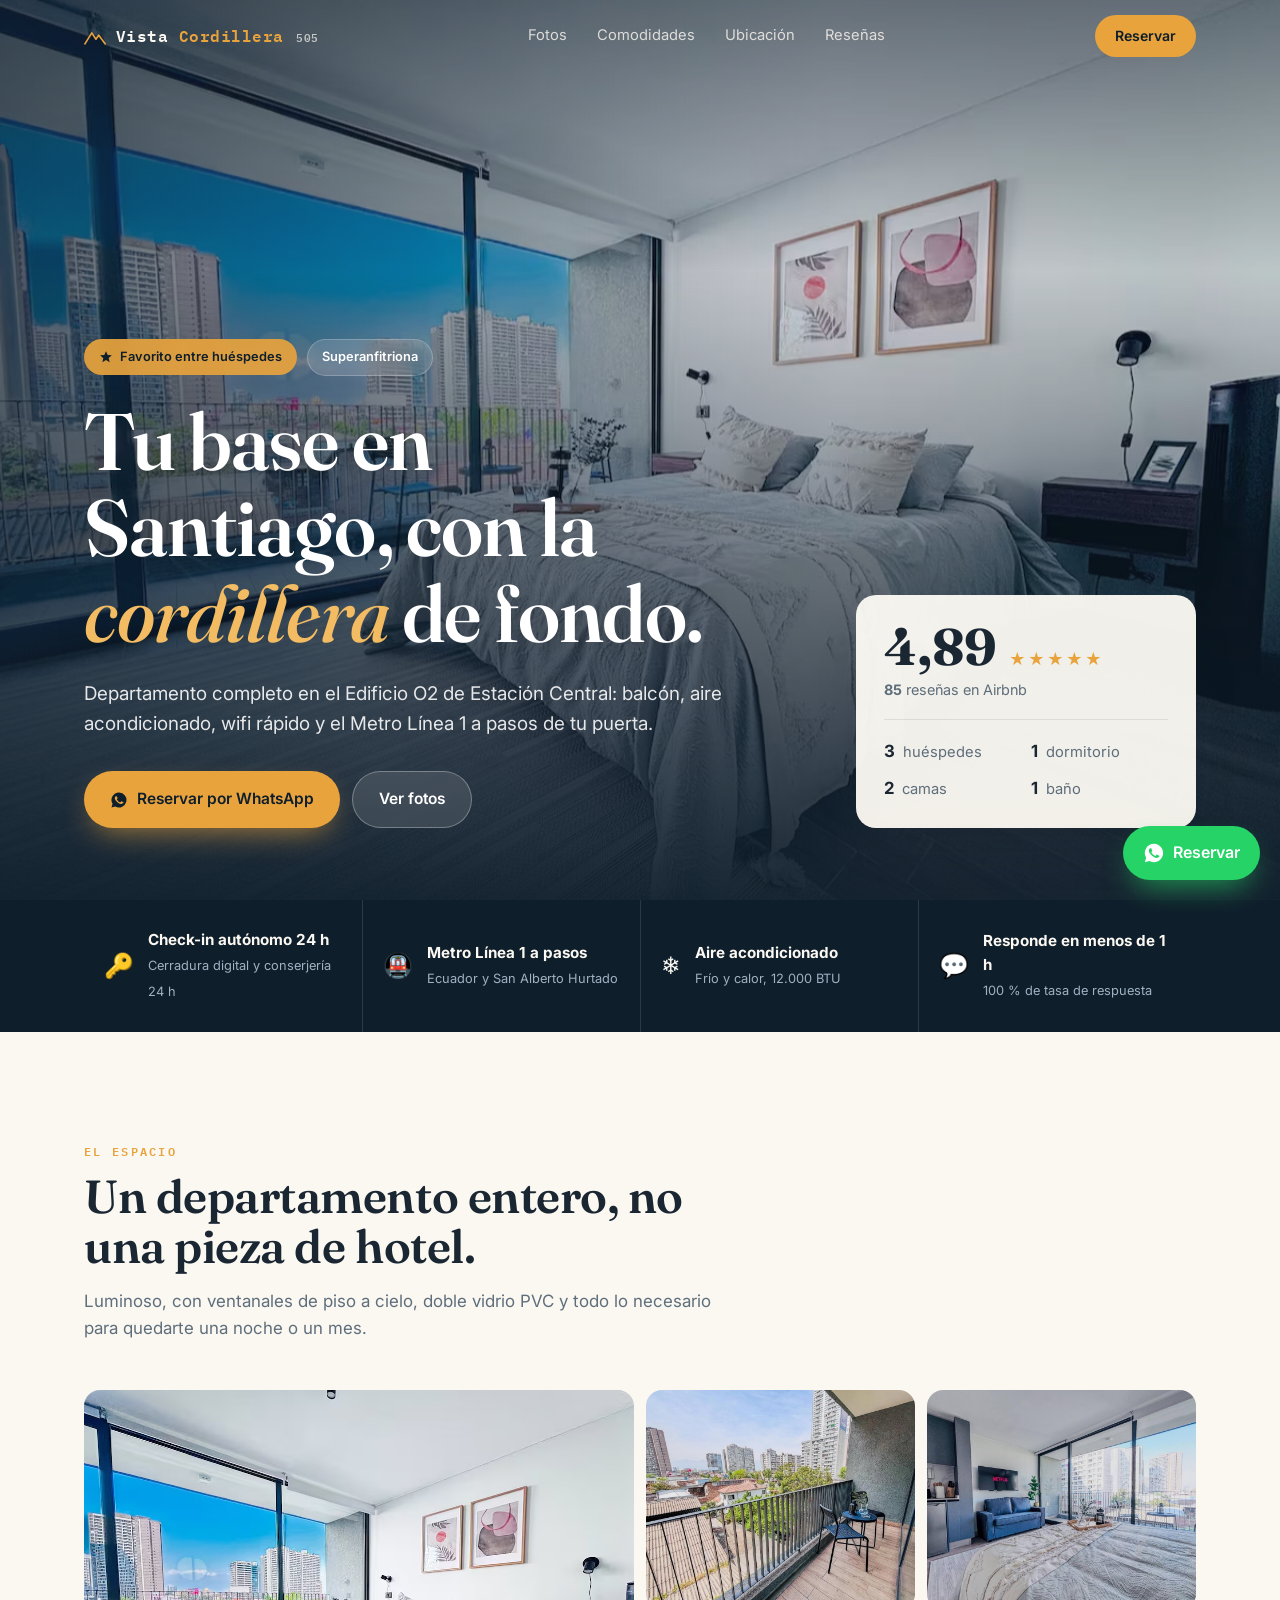
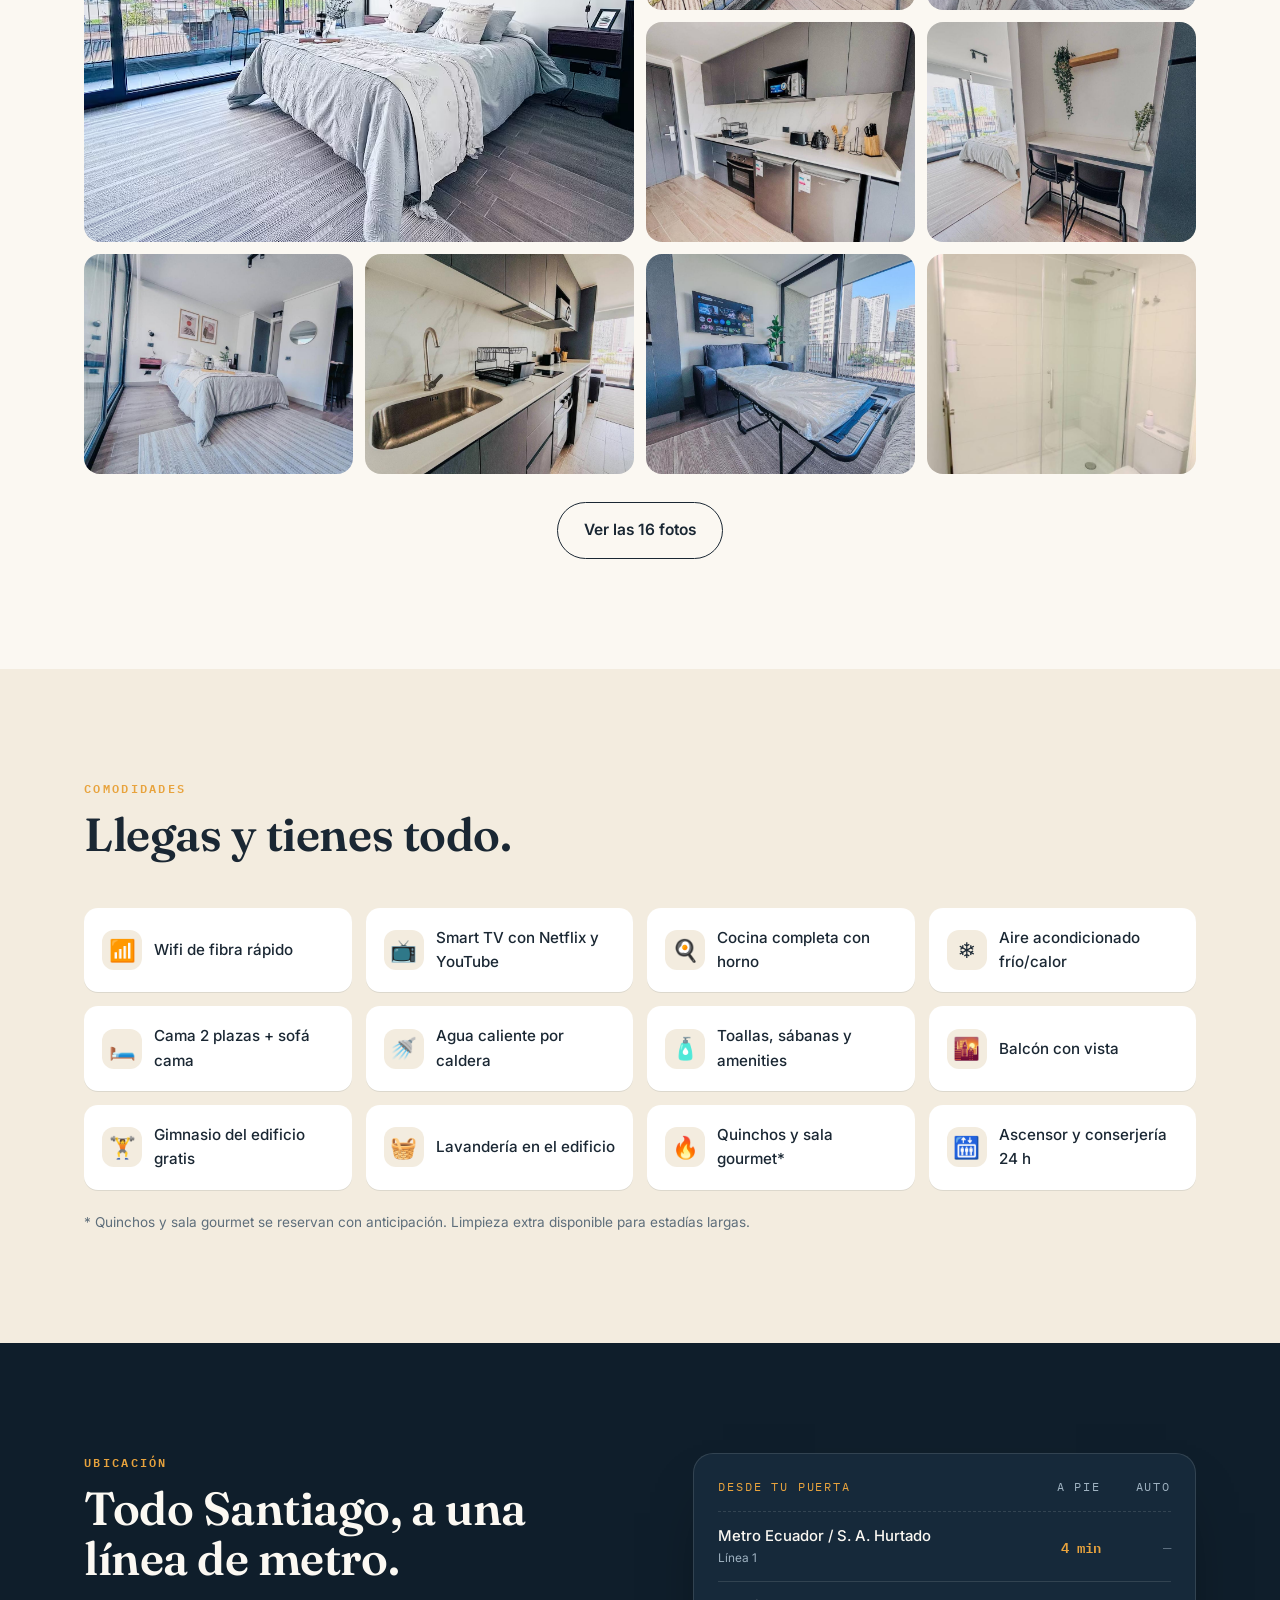
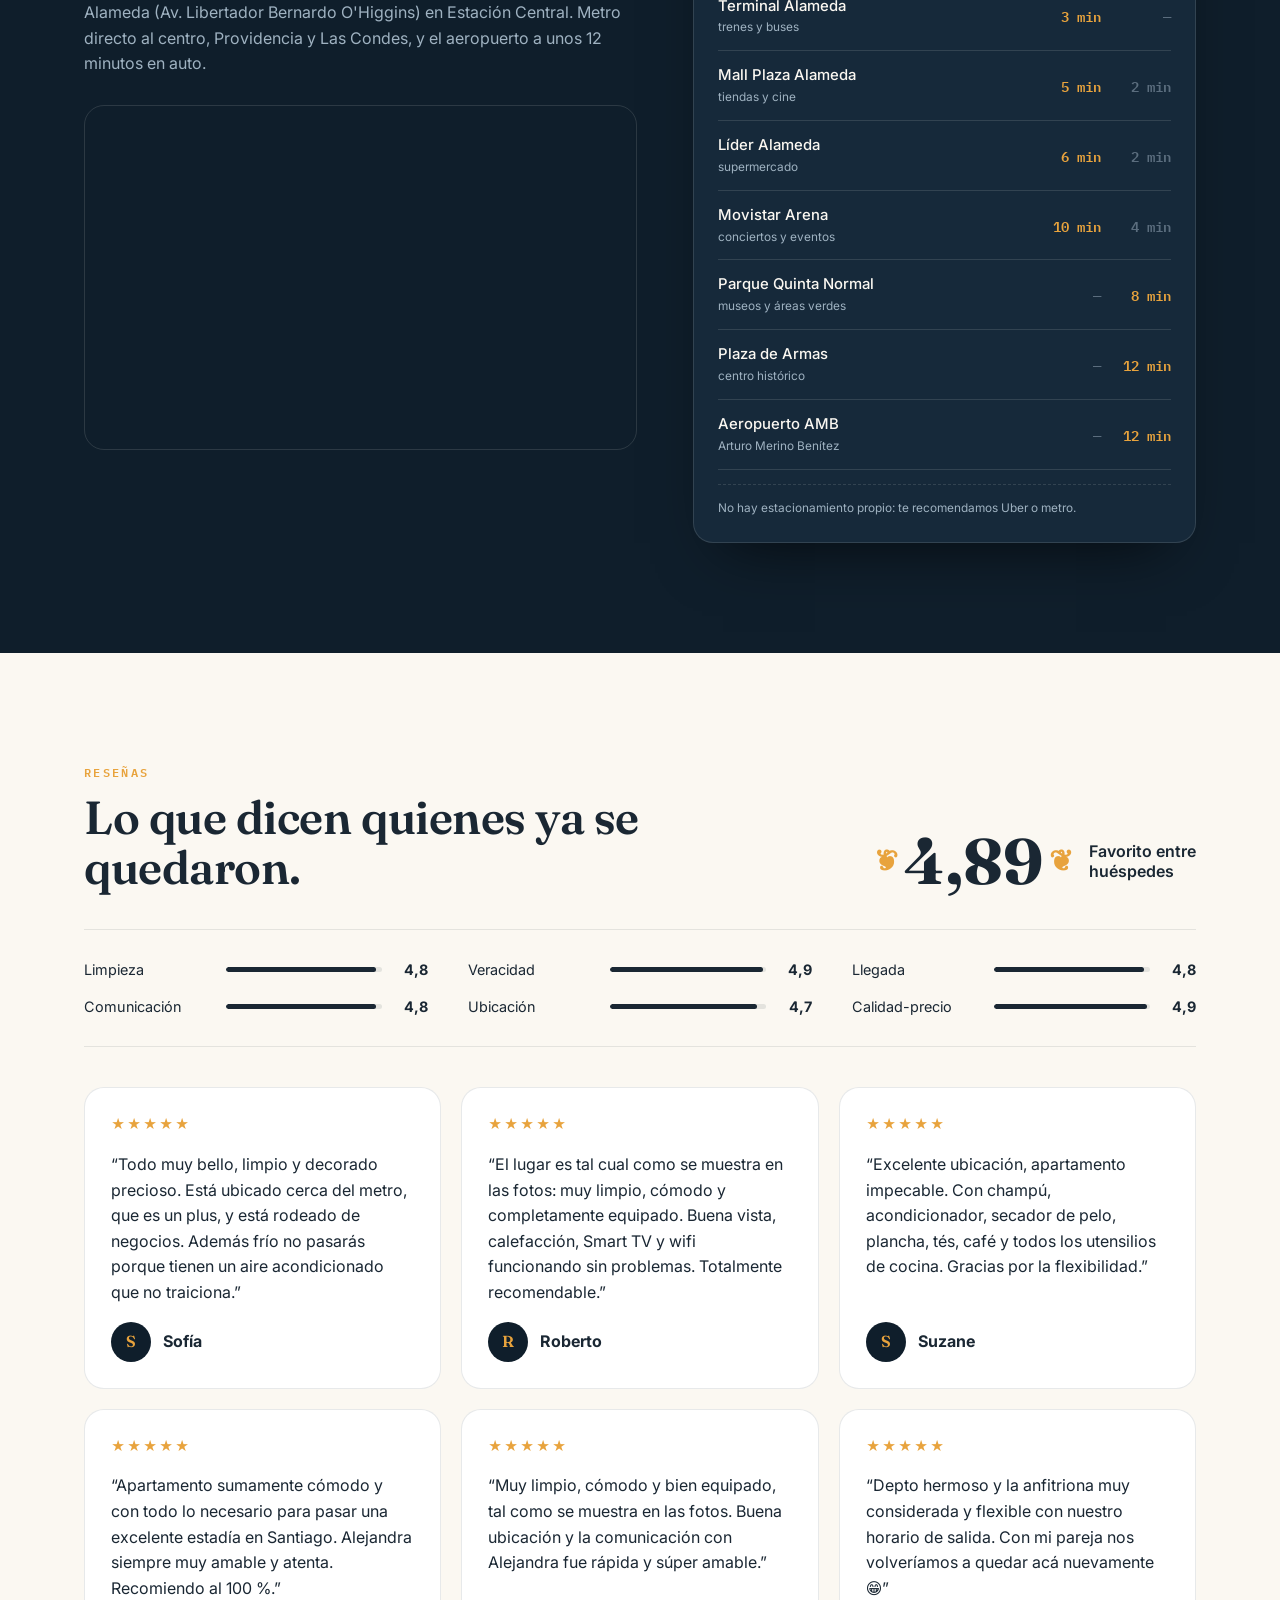
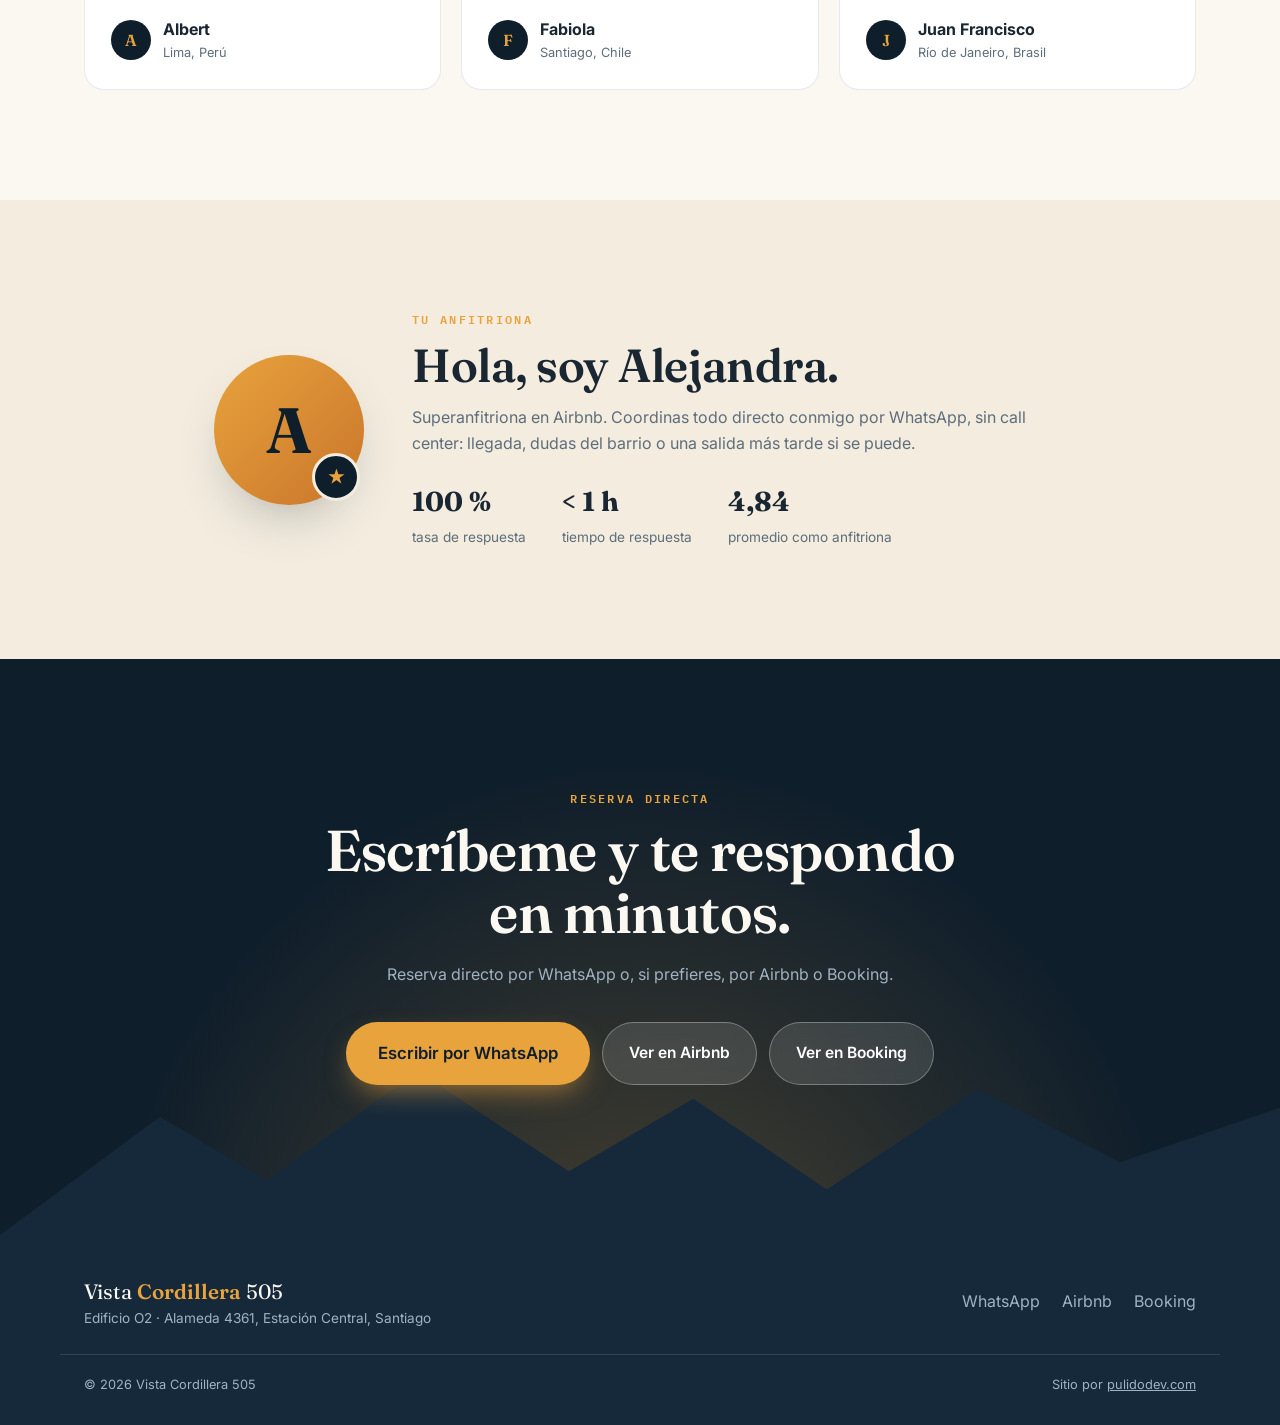
==== commit 89b3739b: "Corregir dirección a Alameda 4361 Co-Authored-By: Claude Opus 5.5 <noreply@anthropic.com> Claude-Ses" ====
--- a/index.html
+++ b/index.html
@@ -131,7 +131,7 @@
       <p class="muted">Alameda (Av. Libertador Bernardo O'Higgins) en Estación Central. Metro directo al centro, Providencia y Las Condes, y el aeropuerto a unos 12 minutos en auto.</p>
       <div class="map">
         <iframe title="Mapa del Edificio O2, Estación Central" loading="lazy" referrerpolicy="no-referrer-when-downgrade"
-          src="https://maps.google.com/maps?q=Av.%20Libertador%20Bernardo%20O'Higgins%204362,%20Estaci%C3%B3n%20Central,%20Santiago&z=15&output=embed"></iframe>
+          src="https://maps.google.com/maps?q=Av.%20Libertador%20Bernardo%20O'Higgins%204361,%20Estaci%C3%B3n%20Central,%20Santiago&z=15&output=embed"></iframe>
       </div>
     </div>
 
@@ -215,7 +215,7 @@
   <div class="wrap footer-row">
     <div>
       <div class="footer-brand">Vista <b>Cordillera</b> 505</div>
-      <p class="muted small">Edificio O2 · Alameda 4362, Estación Central, Santiago</p>
+      <p class="muted small">Edificio O2 · Alameda 4361, Estación Central, Santiago</p>
     </div>
     <div class="footer-links">
       <a data-wsp href="https://wa.me/56963008006" target="_blank" rel="noopener">WhatsApp</a>
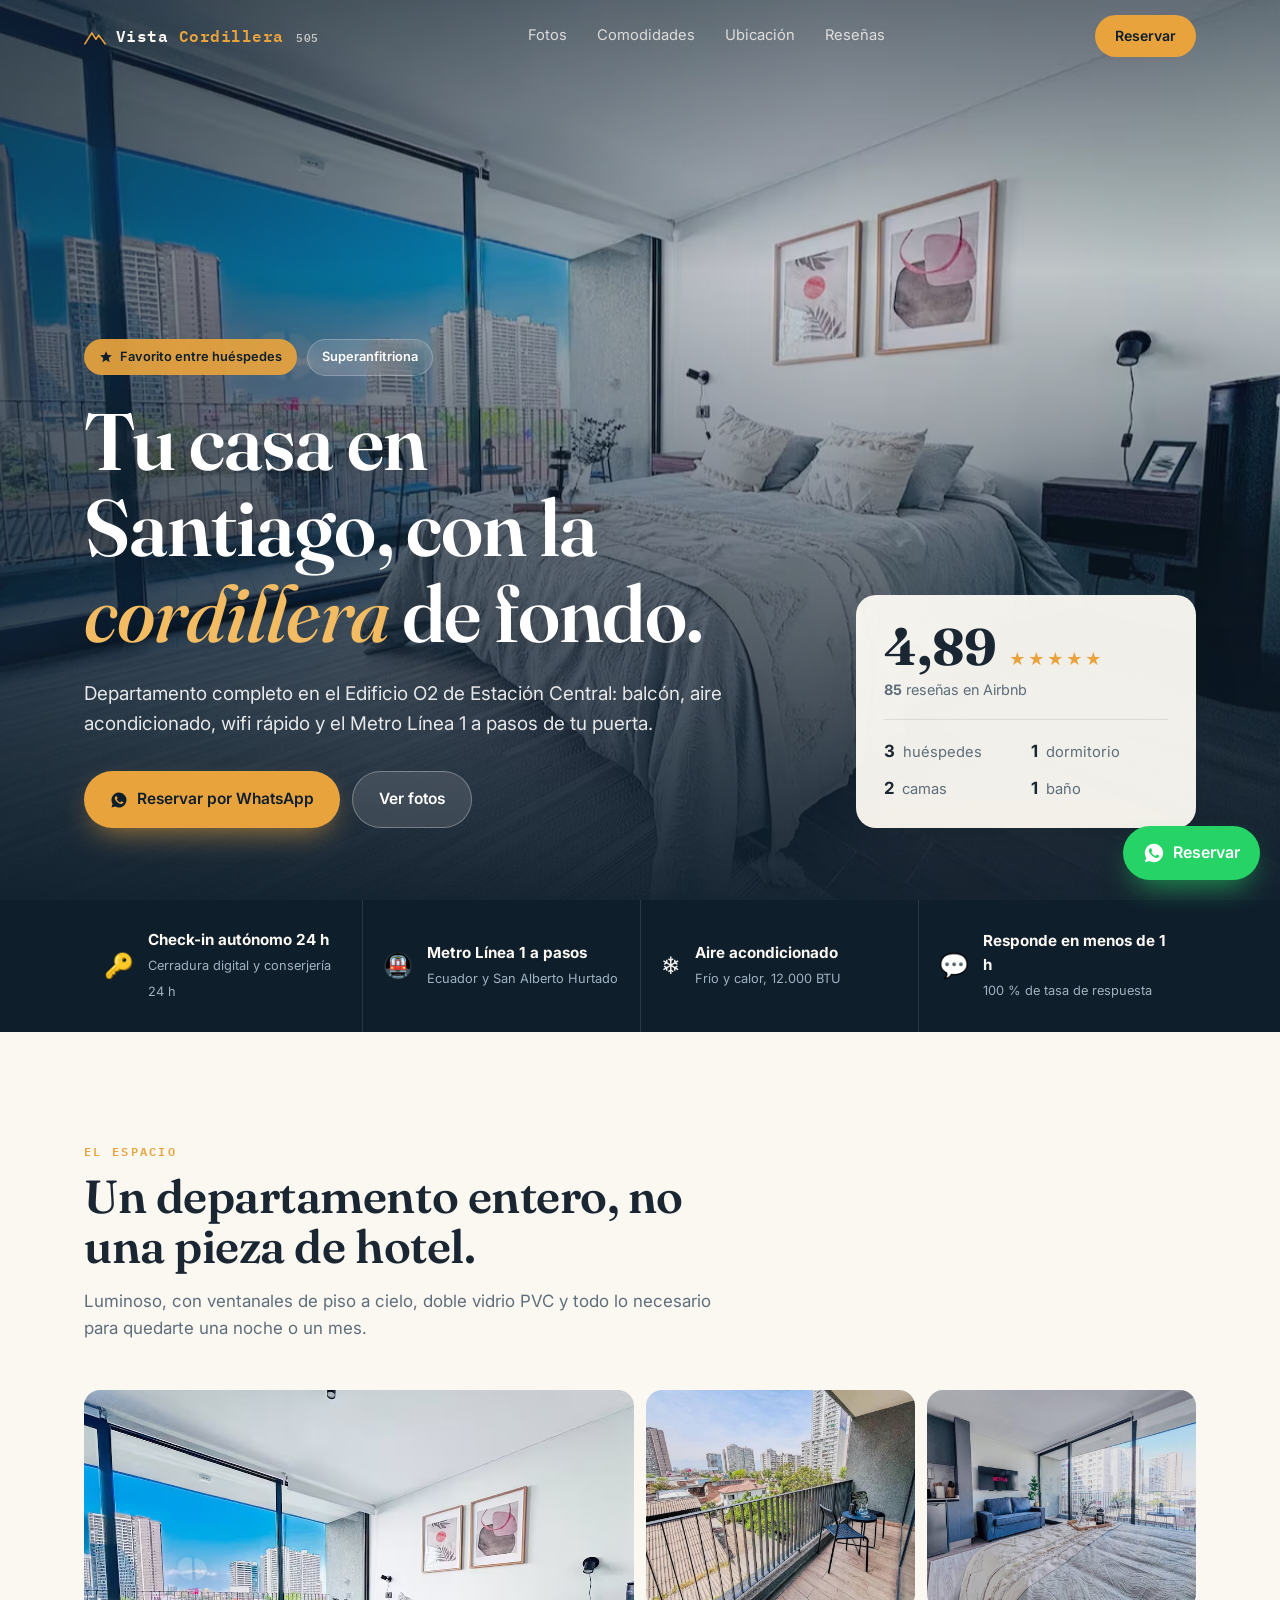
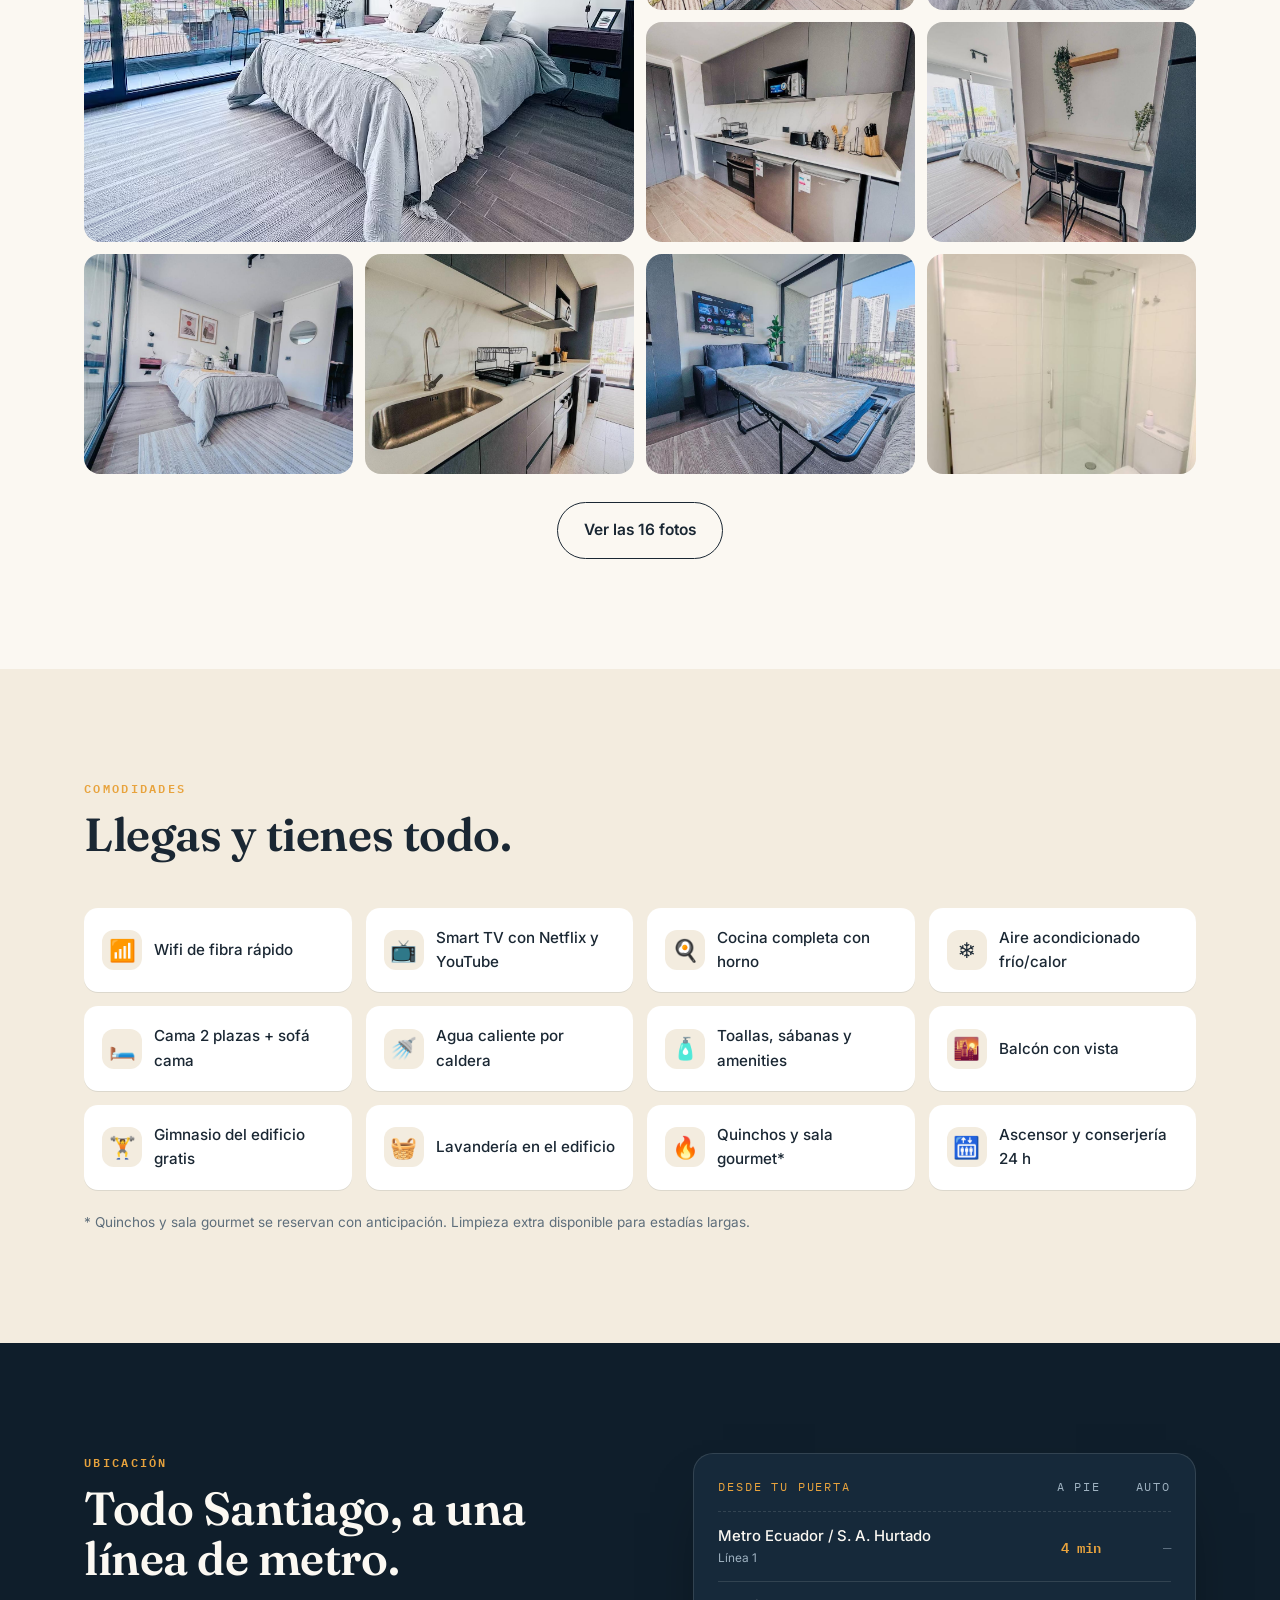
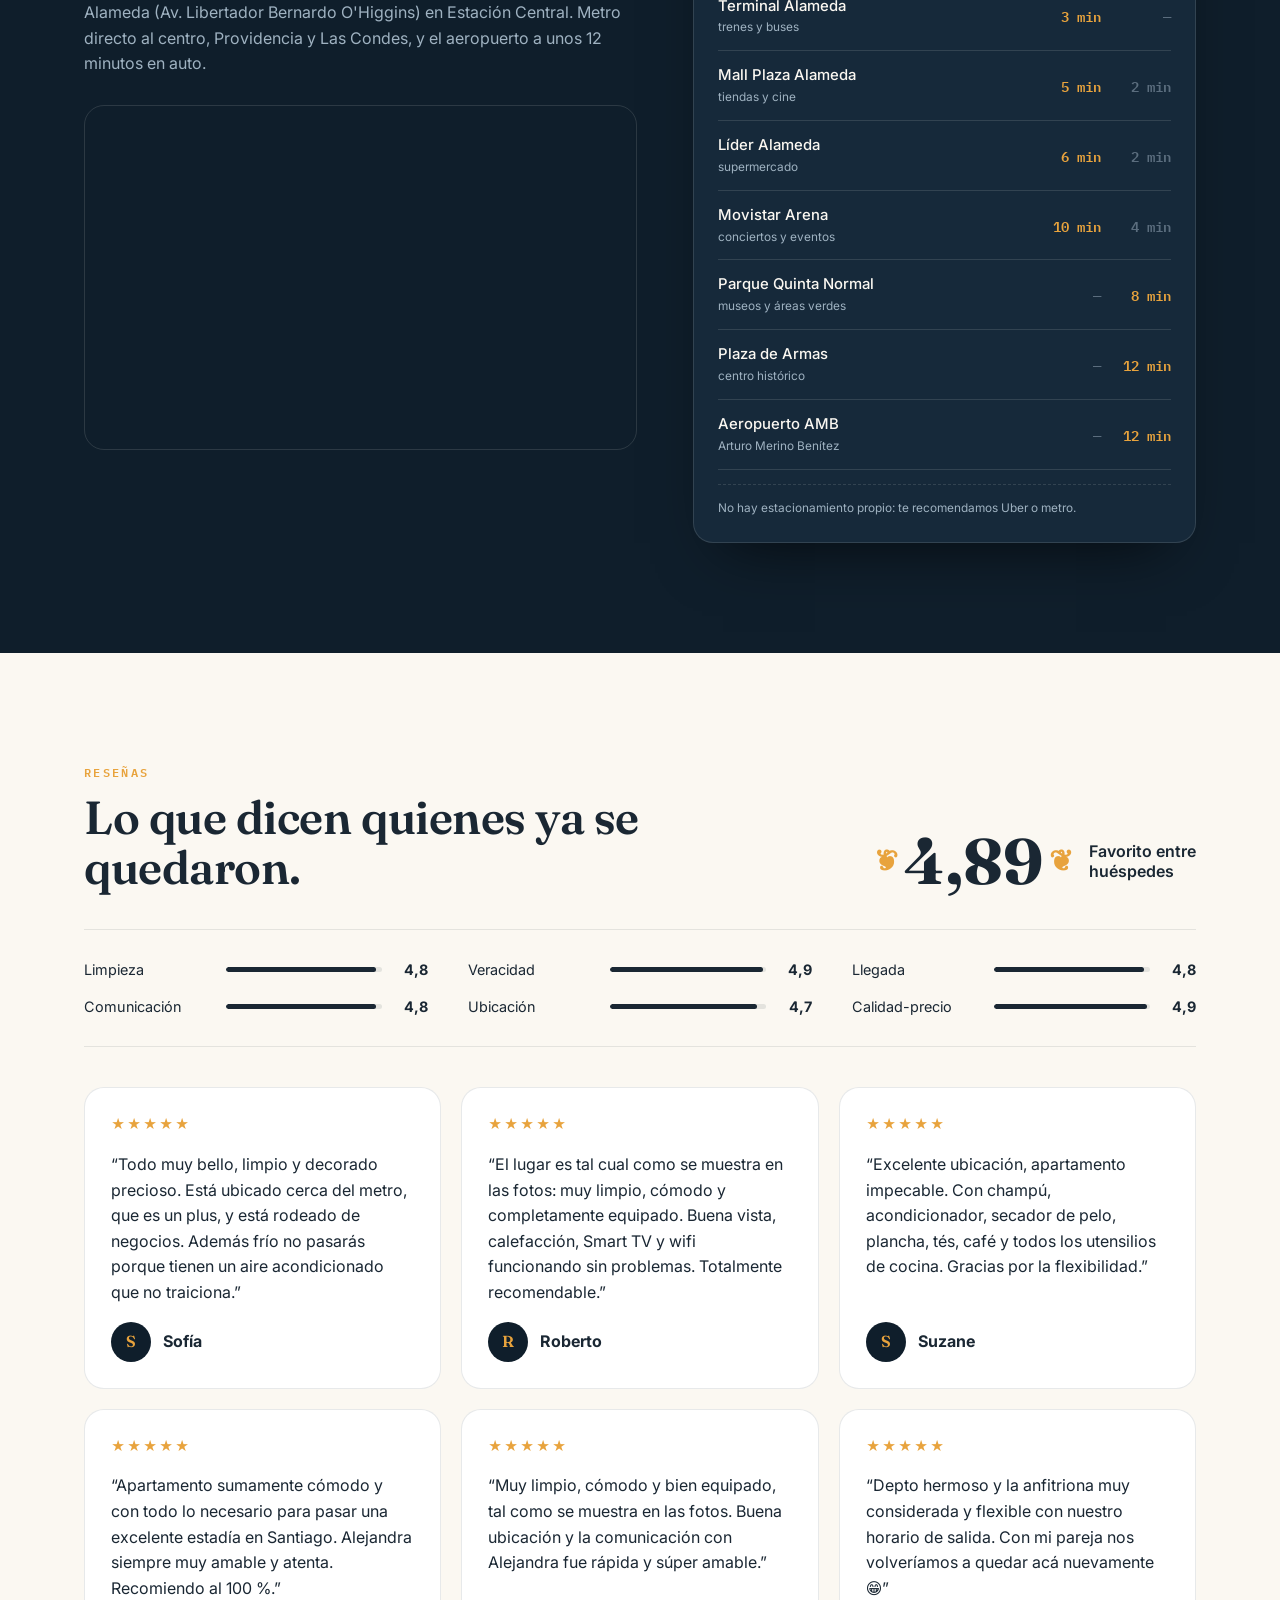
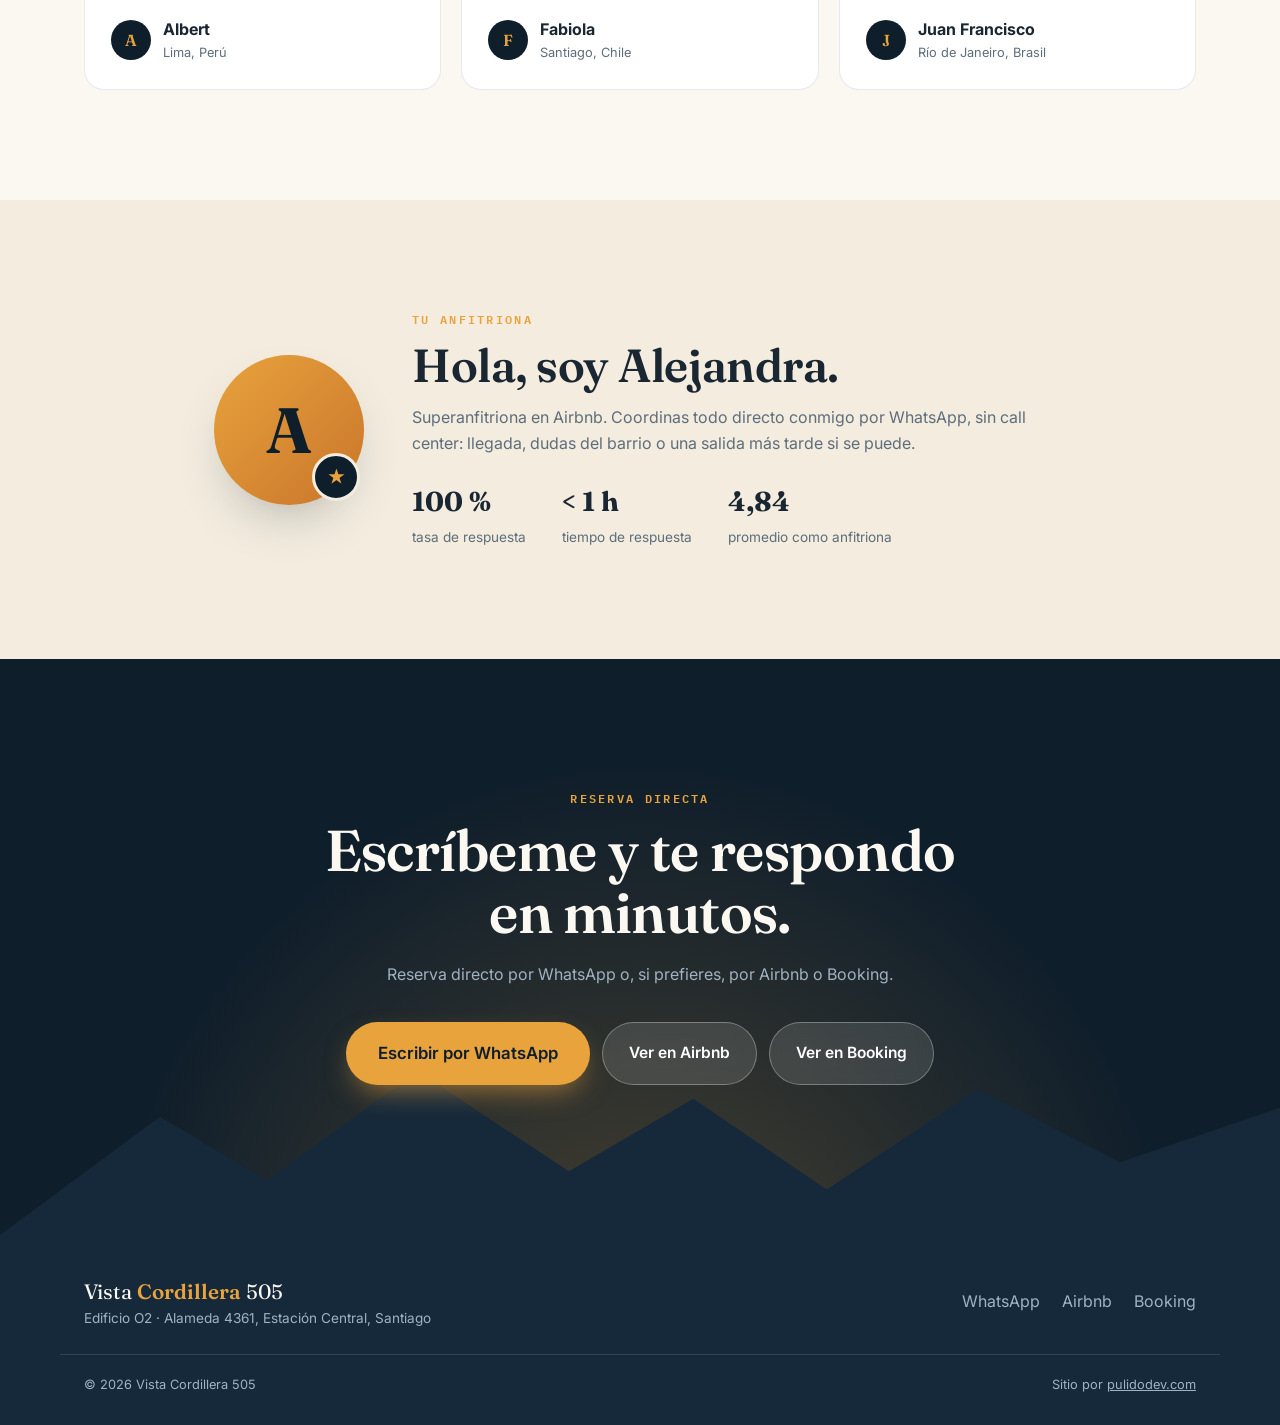
==== commit 102317bd: "Portada editable desde /admin y título 'Tu casa en Santiago' - Título, frase y foto de portada salen" ====
--- a/index.html
+++ b/index.html
@@ -38,7 +38,7 @@
 
 <header class="hero" id="top">
   <div class="hero-media">
-    <img src="img/habitacion.jpg" alt="Dormitorio con ventanal y vista a Santiago" fetchpriority="high">
+    <img id="hero-img" src="img/habitacion.jpg" alt="Departamento Vista Cordillera 505" fetchpriority="high">
   </div>
   <div class="wrap hero-inner">
     <div class="hero-copy">
@@ -49,8 +49,8 @@
         </span>
         <span class="pill">Superanfitriona</span>
       </div>
-      <h1>Tu base en Santiago, con la <em>cordillera</em> de fondo.</h1>
-      <p class="lede">Departamento completo en el Edificio O2 de Estación Central: balcón, aire acondicionado, wifi rápido y el Metro Línea 1 a pasos de tu puerta.</p>
+      <h1 id="hero-title">Tu casa en Santiago, con la <em>cordillera</em> de fondo.</h1>
+      <p class="lede" id="hero-lede">Departamento completo en el Edificio O2 de Estación Central: balcón, aire acondicionado, wifi rápido y el Metro Línea 1 a pasos de tu puerta.</p>
       <div class="cta-row">
         <a class="btn btn-primary" data-wsp href="https://wa.me/56963008006?text=Hola!%20Quiero%20reservar%20el%20Depto%20505" target="_blank" rel="noopener">
           <svg width="18" height="18" viewBox="0 0 24 24" aria-hidden="true"><path fill="currentColor" d="M12 2a10 10 0 0 0-8.6 15.1L2 22l5-1.3A10 10 0 1 0 12 2zm5.3 14.1c-.2.6-1.3 1.2-1.8 1.2-.5.1-1 .1-3.3-.8-2.8-1.1-4.5-4-4.7-4.2-.1-.2-1.1-1.5-1.1-2.8s.7-2 1-2.3c.2-.3.5-.3.7-.3h.5c.2 0 .4 0 .6.5l.8 2c.1.2.1.4 0 .5l-.3.5-.4.4c-.1.2-.3.3-.1.6.2.3.8 1.3 1.7 2.1 1.2 1 2.1 1.3 2.4 1.5.3.1.5.1.6-.1l.9-1c.2-.3.4-.2.6-.1l1.9.9c.3.1.5.2.5.3.1.2.1.7-.1 1.3z"/></svg>
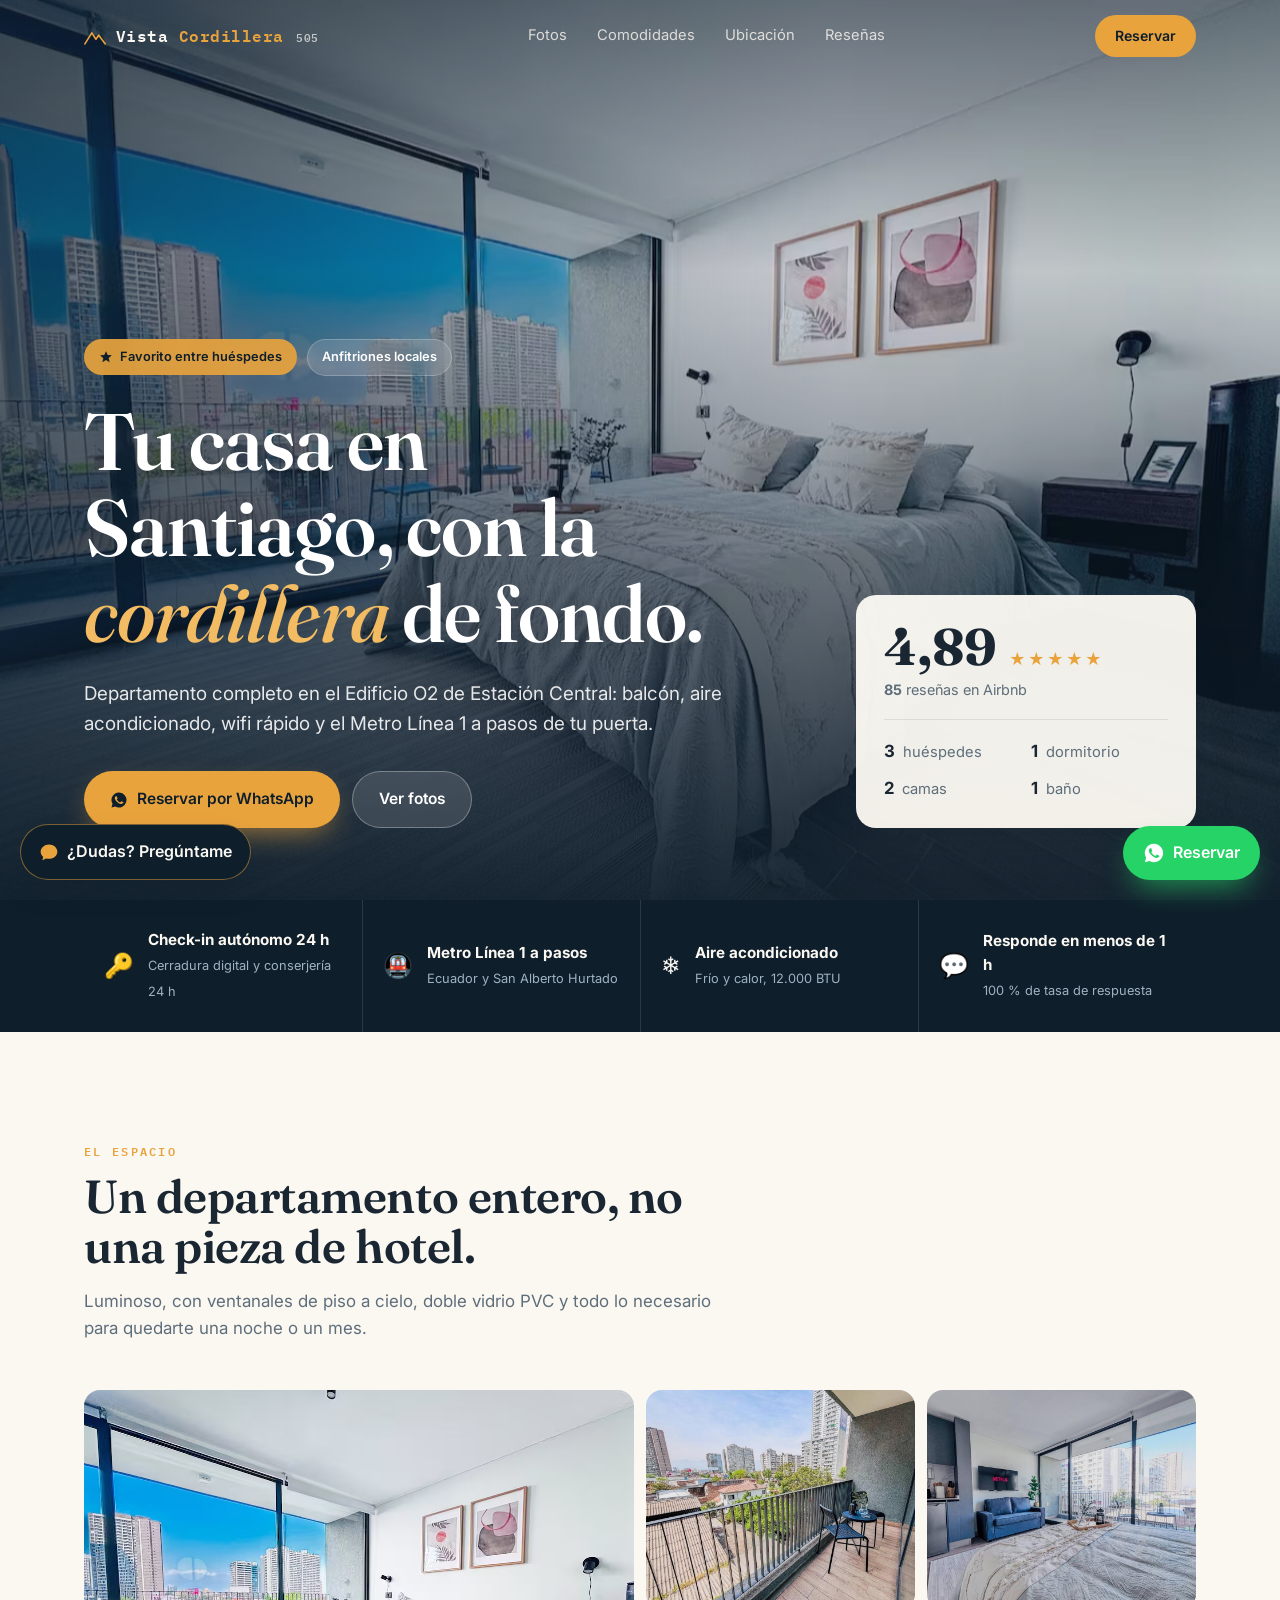
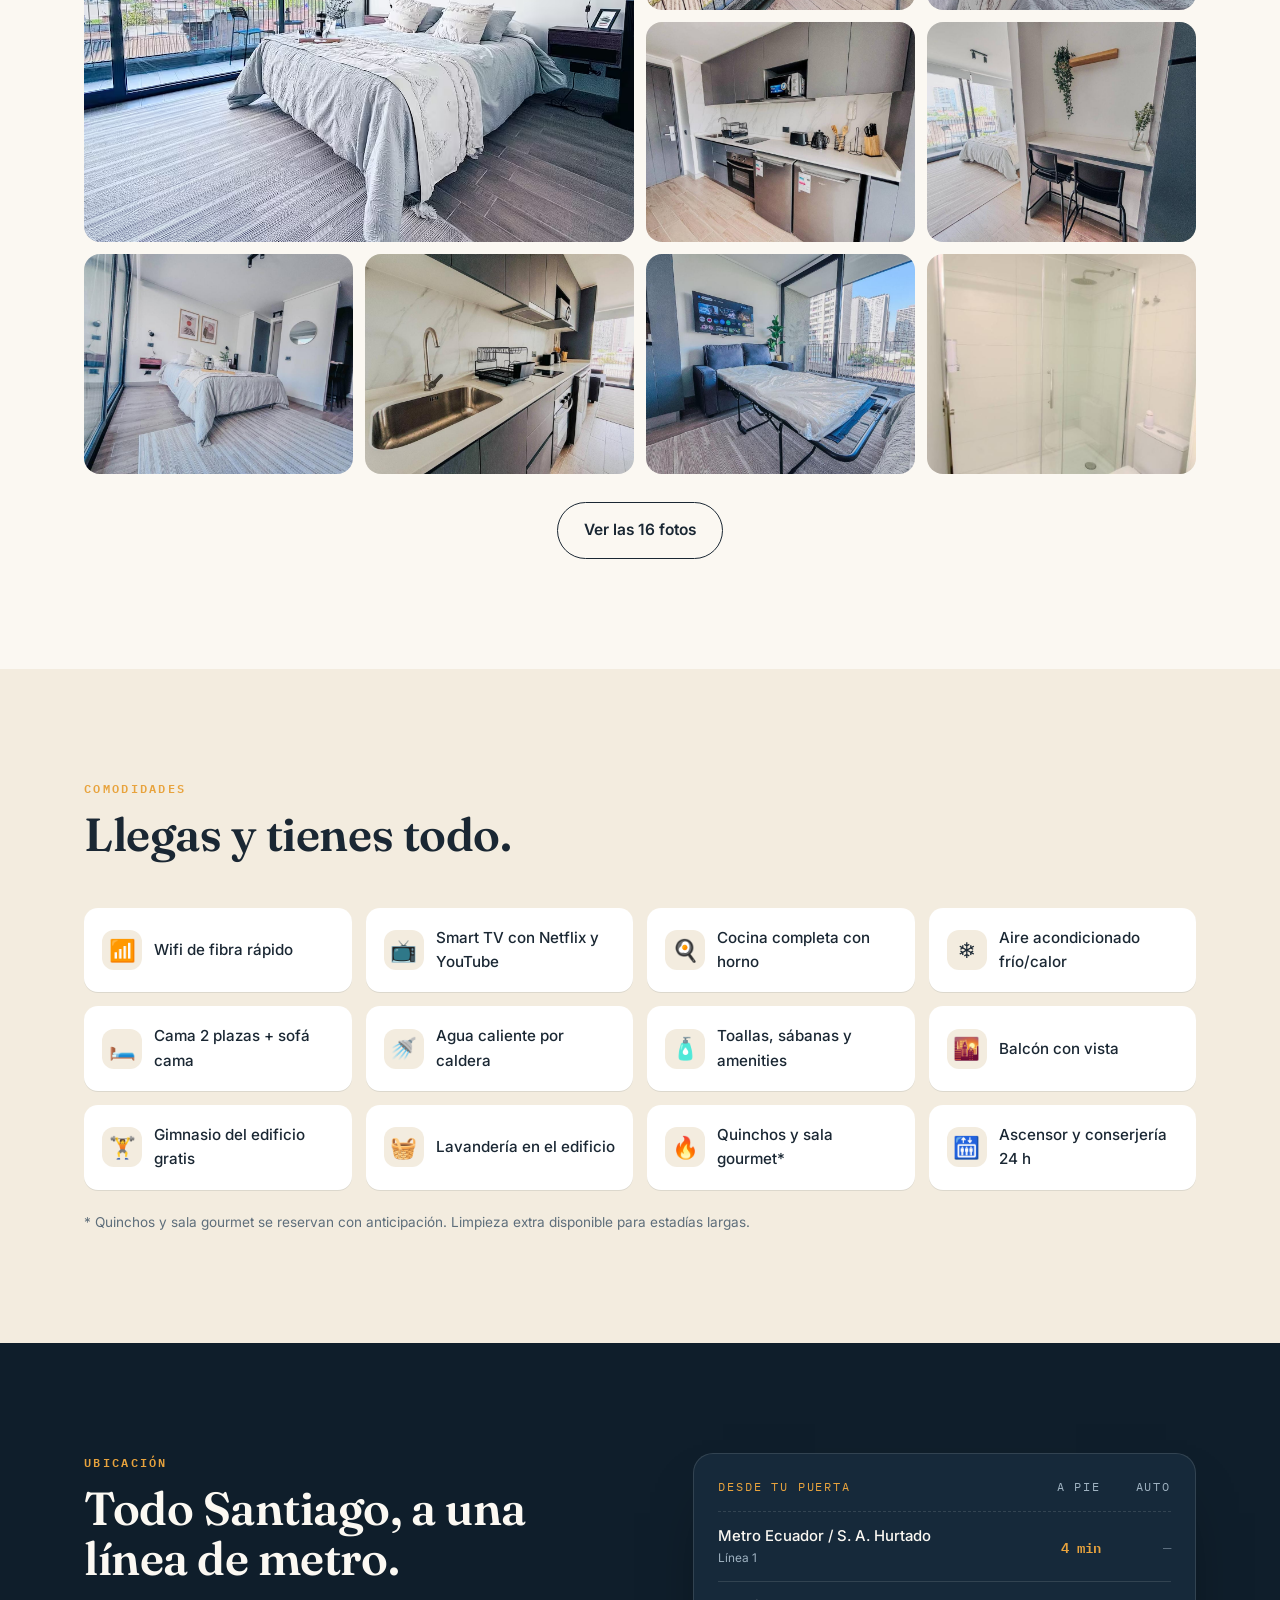
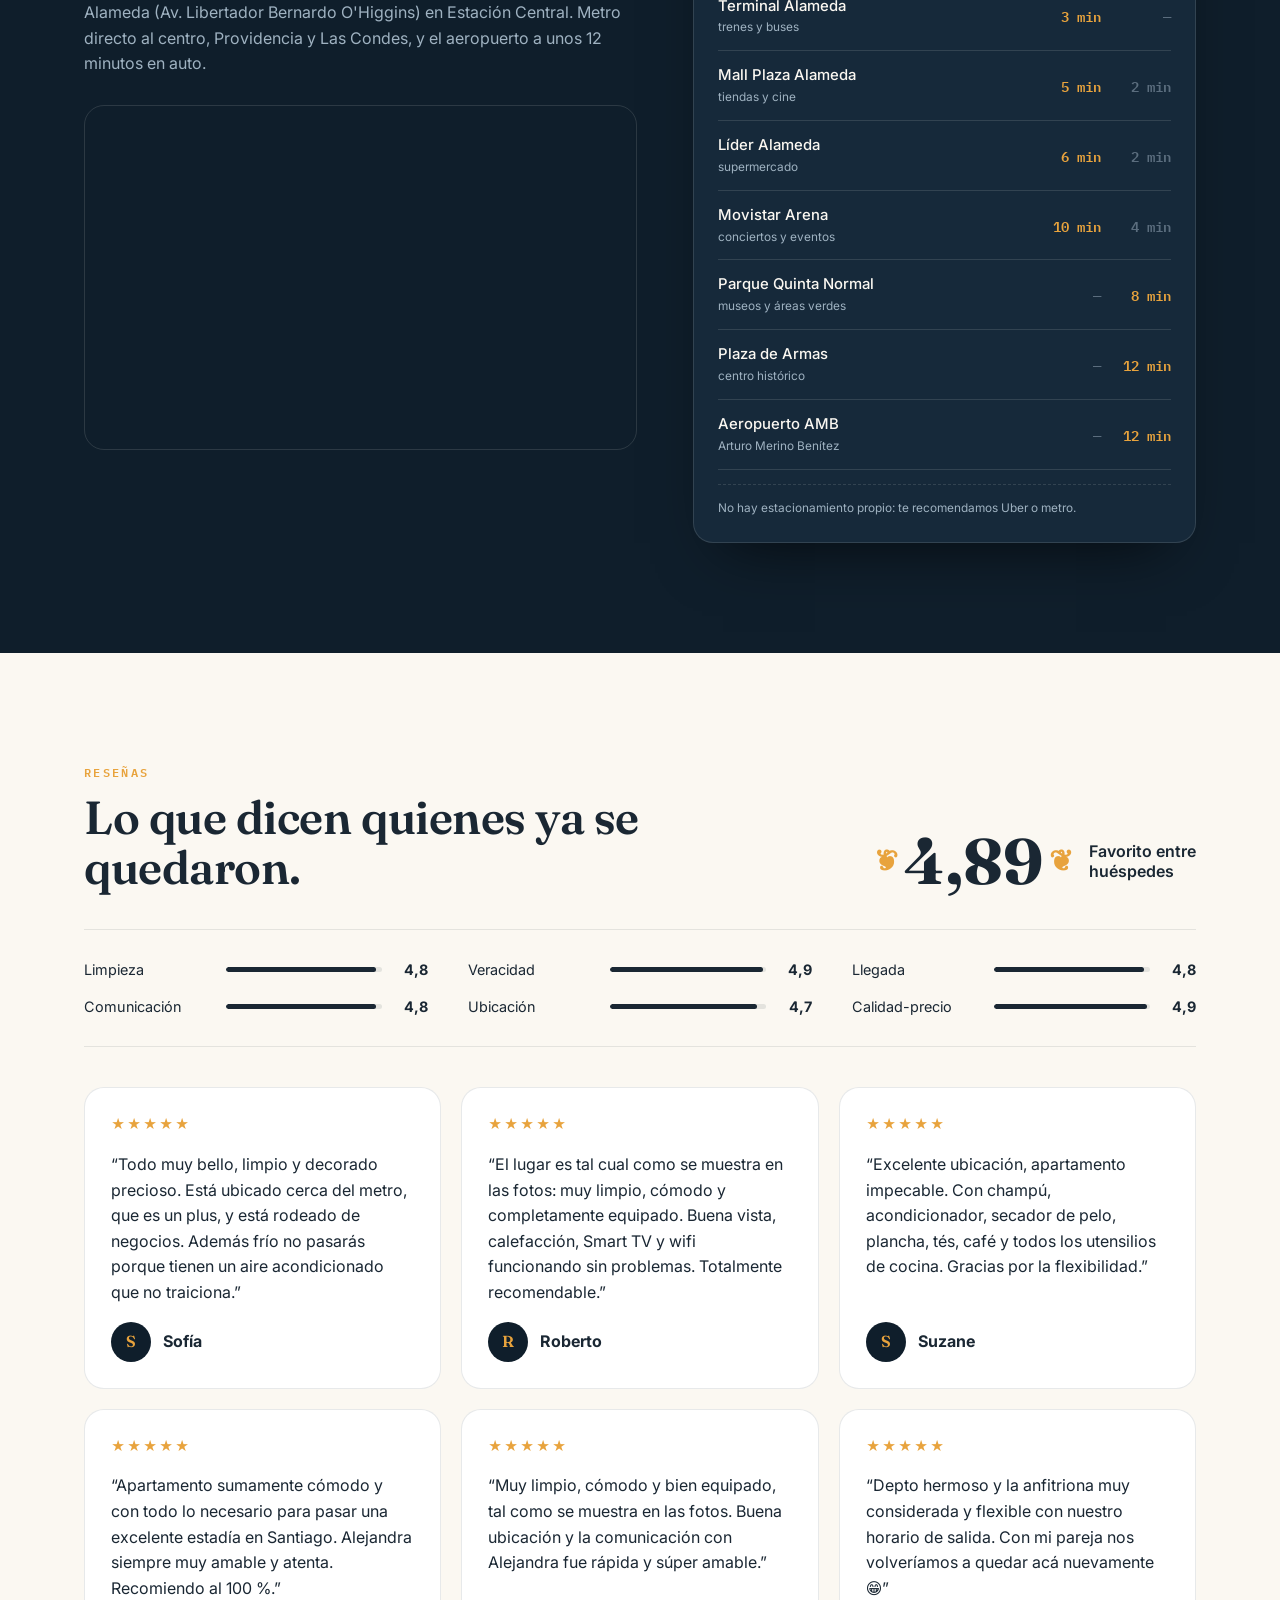
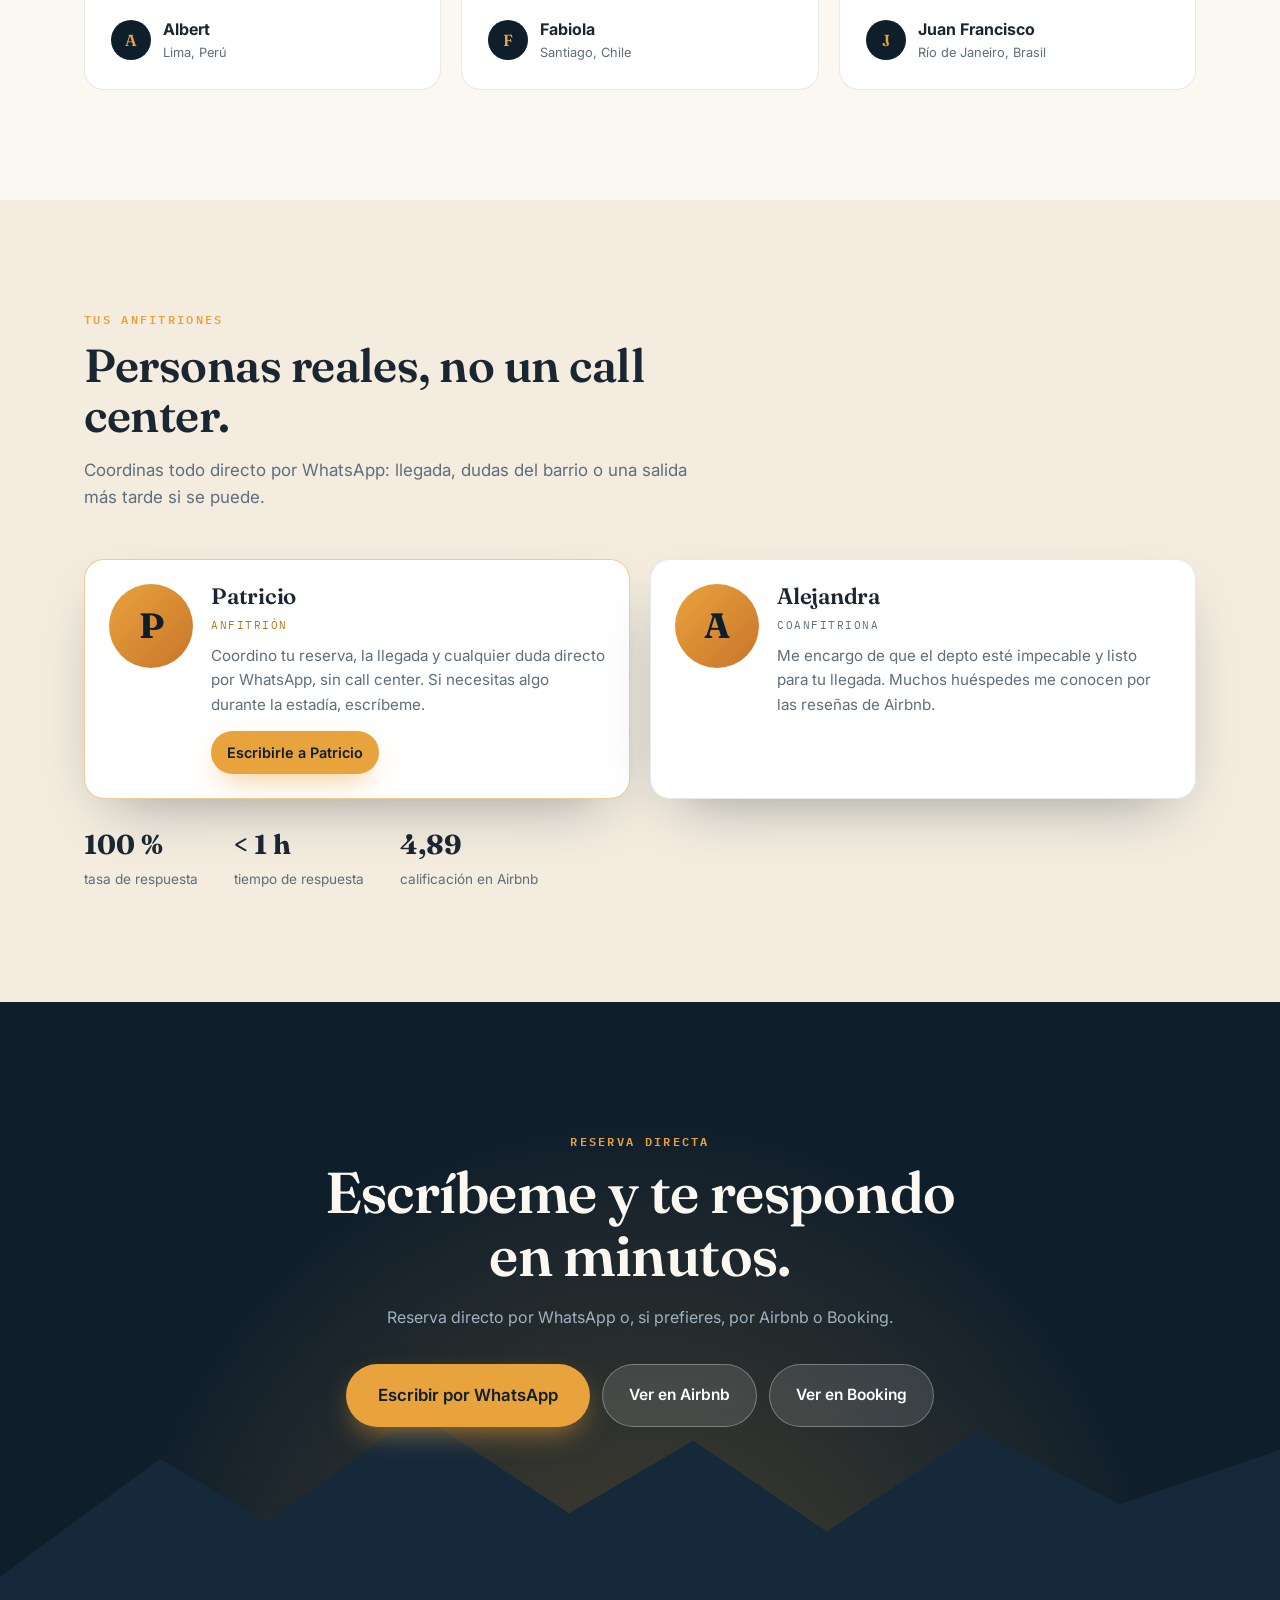
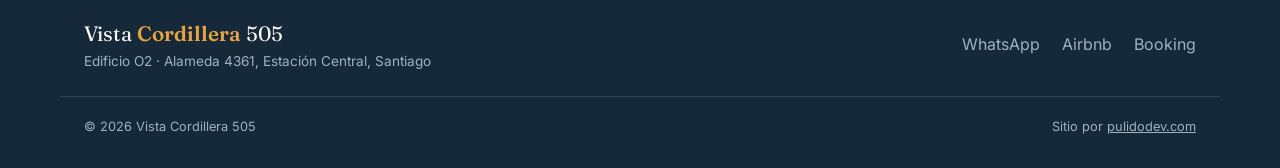
==== commit a66bedc7: "Perfiles de anfitriones editables y asistente con IA - Sección 'Tus anfitriones' con Patricio (conta" ====
--- a/index.html
+++ b/index.html
@@ -47,7 +47,7 @@
           <svg width="14" height="14" viewBox="0 0 24 24" aria-hidden="true"><path fill="currentColor" d="M12 2l2.9 6.6 7.1.6-5.4 4.7 1.6 7L12 17.3 5.8 21l1.6-7L2 9.2l7.1-.6z"/></svg>
           Favorito entre huéspedes
         </span>
-        <span class="pill">Superanfitriona</span>
+        <span class="pill">Anfitriones locales</span>
       </div>
       <h1 id="hero-title">Tu casa en Santiago, con la <em>cordillera</em> de fondo.</h1>
       <p class="lede" id="hero-lede">Departamento completo en el Edificio O2 de Estación Central: balcón, aire acondicionado, wifi rápido y el Metro Línea 1 a pasos de tu puerta.</p>
@@ -179,19 +179,19 @@
   </div>
 </section>
 
-<section class="host soft reveal">
-  <div class="wrap host-grid">
-    <div class="host-avatar" aria-hidden="true">A</div>
-    <div>
-      <p class="eyebrow">Tu anfitriona</p>
-      <h2>Hola, soy Alejandra.</h2>
-      <p class="muted">Superanfitriona en Airbnb. Coordinas todo directo conmigo por WhatsApp, sin call center: llegada, dudas del barrio o una salida más tarde si se puede.</p>
-      <ul class="host-stats">
-        <li><b>100 %</b><span>tasa de respuesta</span></li>
-        <li><b>&lt; 1 h</b><span>tiempo de respuesta</span></li>
-        <li><b>4,84</b><span>promedio como anfitriona</span></li>
-      </ul>
-    </div>
+<section class="host soft reveal" id="anfitriones">
+  <div class="wrap">
+    <div class="section-head">
+      <p class="eyebrow">Tus anfitriones</p>
+      <h2>Personas reales, no un call center.</h2>
+      <p class="muted">Coordinas todo directo por WhatsApp: llegada, dudas del barrio o una salida más tarde si se puede.</p>
+    </div>
+    <div class="hosts" id="hosts"></div>
+    <ul class="host-stats">
+      <li><b>100 %</b><span>tasa de respuesta</span></li>
+      <li><b>&lt; 1 h</b><span>tiempo de respuesta</span></li>
+      <li><b data-field="rating">4,89</b><span>calificación en Airbnb</span></li>
+    </ul>
   </div>
 </section>
 
@@ -234,6 +234,28 @@
   <span>Reservar</span>
 </a>
 
+<button class="chat-fab" id="chat-fab" type="button" aria-controls="chat" aria-expanded="false">
+  <svg width="20" height="20" viewBox="0 0 24 24" aria-hidden="true"><path fill="currentColor" d="M12 3C6.5 3 2 6.9 2 11.7c0 2.4 1.1 4.6 3 6.2L4 22l4.6-2.3c1.1.3 2.2.5 3.4.5 5.5 0 10-3.9 10-8.6S17.5 3 12 3z"/></svg>
+  <span>¿Dudas? Pregúntame</span>
+</button>
+<div class="chat" id="chat" hidden role="dialog" aria-label="Asistente del Depto 505">
+  <div class="chat-head">
+    <div><b>Asistente del 505</b><small>Responde al instante · con IA</small></div>
+    <button type="button" class="chat-x" id="chat-x" aria-label="Cerrar">×</button>
+  </div>
+  <div class="chat-log" id="chat-log" aria-live="polite"></div>
+  <div class="chat-sugs" id="chat-sugs">
+    <button type="button">¿Cómo llego desde el aeropuerto?</button>
+    <button type="button">¿Qué incluye el depto?</button>
+    <button type="button">¿Hay estacionamiento?</button>
+  </div>
+  <form class="chat-form" id="chat-form">
+    <input id="chat-in" maxlength="500" autocomplete="off" placeholder="Escribe tu pregunta…" aria-label="Tu pregunta">
+    <button type="submit" aria-label="Enviar">➤</button>
+  </form>
+  <p class="chat-foot">Para reservar o precios exactos, <a data-wsp href="https://wa.me/56963008006?text=Hola!%20Quiero%20reservar%20el%20Depto%20505" target="_blank" rel="noopener">escríbele a <span data-host-main>Patricio</span> por WhatsApp</a>.</p>
+</div>
+
 <div class="lightbox" id="lightbox" hidden>
   <button class="lb-close" type="button" aria-label="Cerrar">×</button>
   <button class="lb-nav lb-prev" type="button" aria-label="Foto anterior">‹</button>
--- a/styles.css
+++ b/styles.css
@@ -232,3 +232,43 @@
   .hero-media::after{background:linear-gradient(180deg,rgba(15,30,43,.6) 0%,rgba(15,30,43,.55) 40%,rgba(15,30,43,.75) 70%,rgba(15,30,43,.95) 100%);}
   .lede{color:#fff;}
 }
+
+/* ANFITRIONES */
+.hosts{display:grid;grid-template-columns:repeat(auto-fit,minmax(280px,1fr));gap:20px;margin-top:8px;}
+.host-card{background:#fff;border:1px solid var(--line);border-radius:var(--radius);padding:24px;display:grid;grid-template-columns:auto 1fr;gap:18px;align-items:start;box-shadow:var(--shadow);}
+.host-card .host-avatar{width:84px;height:84px;font-size:2.2rem;box-shadow:none;overflow:hidden;}
+.host-card .host-avatar::after{display:none;}
+.host-card .host-avatar img{width:100%;height:100%;object-fit:cover;}
+.host-card.main{border-color:rgba(232,163,61,.55);}
+.host-card h3{font-size:1.4rem;margin-bottom:2px;}
+.host-role{display:inline-block;font-family:'IBM Plex Mono',monospace;font-size:.68rem;letter-spacing:.14em;text-transform:uppercase;color:var(--muted);margin-bottom:10px;}
+.host-card.main .host-role{color:#B5761C;}
+.host-card p{color:var(--muted);font-size:.95rem;}
+.host-card .btn{margin-top:14px;padding:10px 16px;font-size:.9rem;}
+@media(max-width:420px){.host-card{grid-template-columns:1fr;}}
+
+/* ASISTENTE IA */
+.chat-fab{position:fixed;left:20px;bottom:20px;z-index:60;display:flex;align-items:center;gap:8px;background:var(--night);color:var(--paper);font-weight:600;padding:14px 18px;border-radius:999px;box-shadow:0 14px 30px -12px rgba(15,30,43,.7);border:1px solid rgba(232,163,61,.5);transition:transform .2s;}
+.chat-fab svg{color:var(--amber);}
+.chat-fab:hover{transform:translateY(-3px);}
+@media(max-width:480px){.chat-fab{left:14px;bottom:14px;padding:14px;}.chat-fab span{display:none;}}
+.chat{position:fixed;left:20px;bottom:84px;z-index:70;width:min(380px,calc(100vw - 28px));height:min(560px,calc(100vh - 120px));background:var(--paper);border-radius:18px;box-shadow:0 30px 70px -20px rgba(15,30,43,.6);border:1px solid var(--line);display:flex;flex-direction:column;overflow:hidden;}
+.chat[hidden],.chat-sugs[hidden],.chat-fab[hidden]{display:none;}
+@media(max-width:480px){.chat{left:14px;bottom:78px;height:calc(100vh - 100px);}}
+.chat-head{background:var(--night);color:var(--paper);padding:14px 16px;display:flex;justify-content:space-between;align-items:center;}
+.chat-head b{display:block;font-family:'Fraunces',serif;font-size:1.1rem;}
+.chat-head small{color:var(--slate);font-size:.78rem;}
+.chat-x{font-size:1.8rem;line-height:1;color:var(--paper);padding:0 4px;}
+.chat-log{flex:1;overflow-y:auto;padding:16px;display:flex;flex-direction:column;gap:10px;}
+.msg{max-width:85%;padding:10px 14px;border-radius:16px;font-size:.93rem;white-space:pre-wrap;word-wrap:break-word;}
+.msg.bot{background:#fff;border:1px solid var(--line);align-self:flex-start;border-bottom-left-radius:4px;}
+.msg.user{background:var(--amber);color:var(--night);align-self:flex-end;border-bottom-right-radius:4px;}
+.msg.typing{color:var(--muted);font-style:italic;}
+.chat-sugs{display:flex;gap:6px;flex-wrap:wrap;padding:0 16px 10px;}
+.chat-sugs button{font-size:.8rem;background:var(--sand);border-radius:999px;padding:6px 12px;}
+.chat-sugs button:hover{background:#eadfca;}
+.chat-form{display:flex;gap:8px;padding:10px 12px;border-top:1px solid var(--line);background:#fff;}
+.chat-form input{flex:1;font:inherit;font-size:16px;border:1px solid var(--line);border-radius:999px;padding:10px 14px;background:var(--paper);color:var(--ink);min-width:0;}
+.chat-form button{width:44px;height:44px;border-radius:50%;background:var(--amber);color:var(--night);font-size:1.1rem;flex:none;}
+.chat-form button:disabled{opacity:.5;}
+.chat-foot{font-size:.74rem;color:var(--muted);padding:0 14px 10px;background:#fff;}
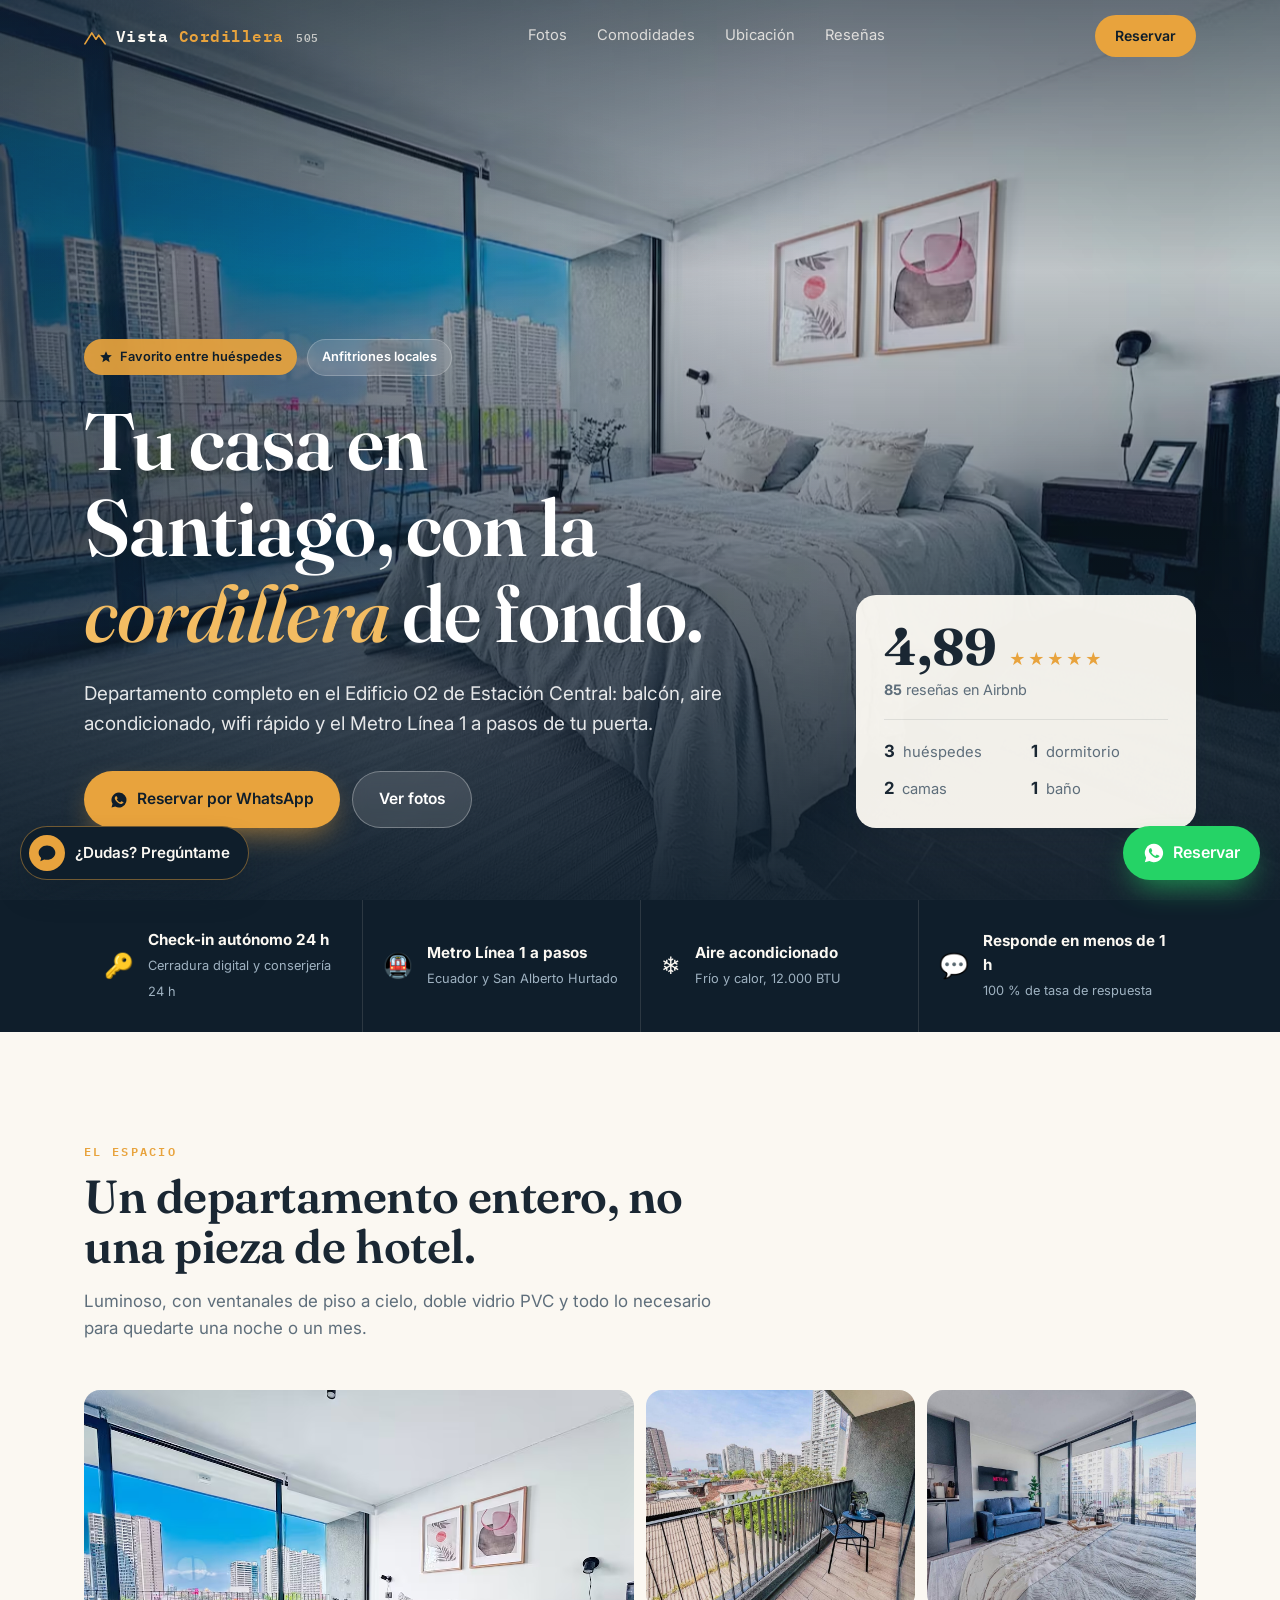
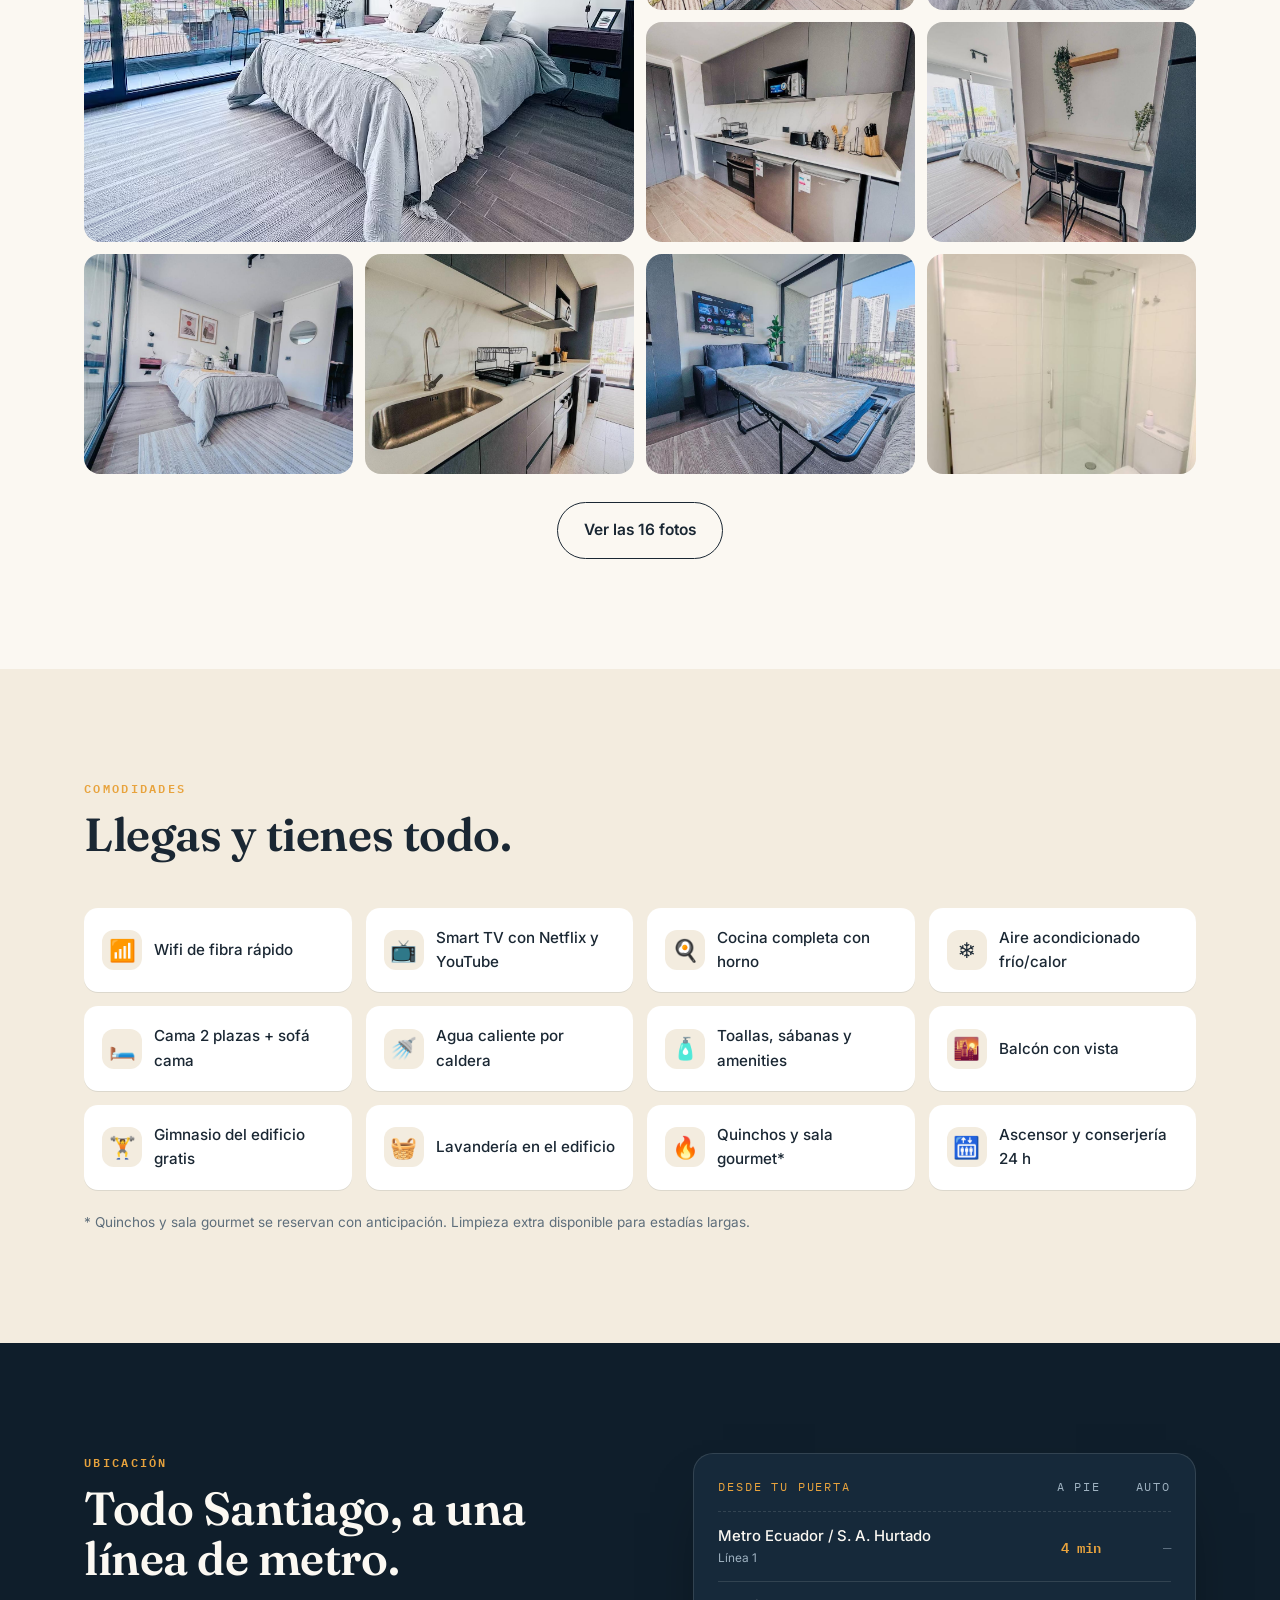
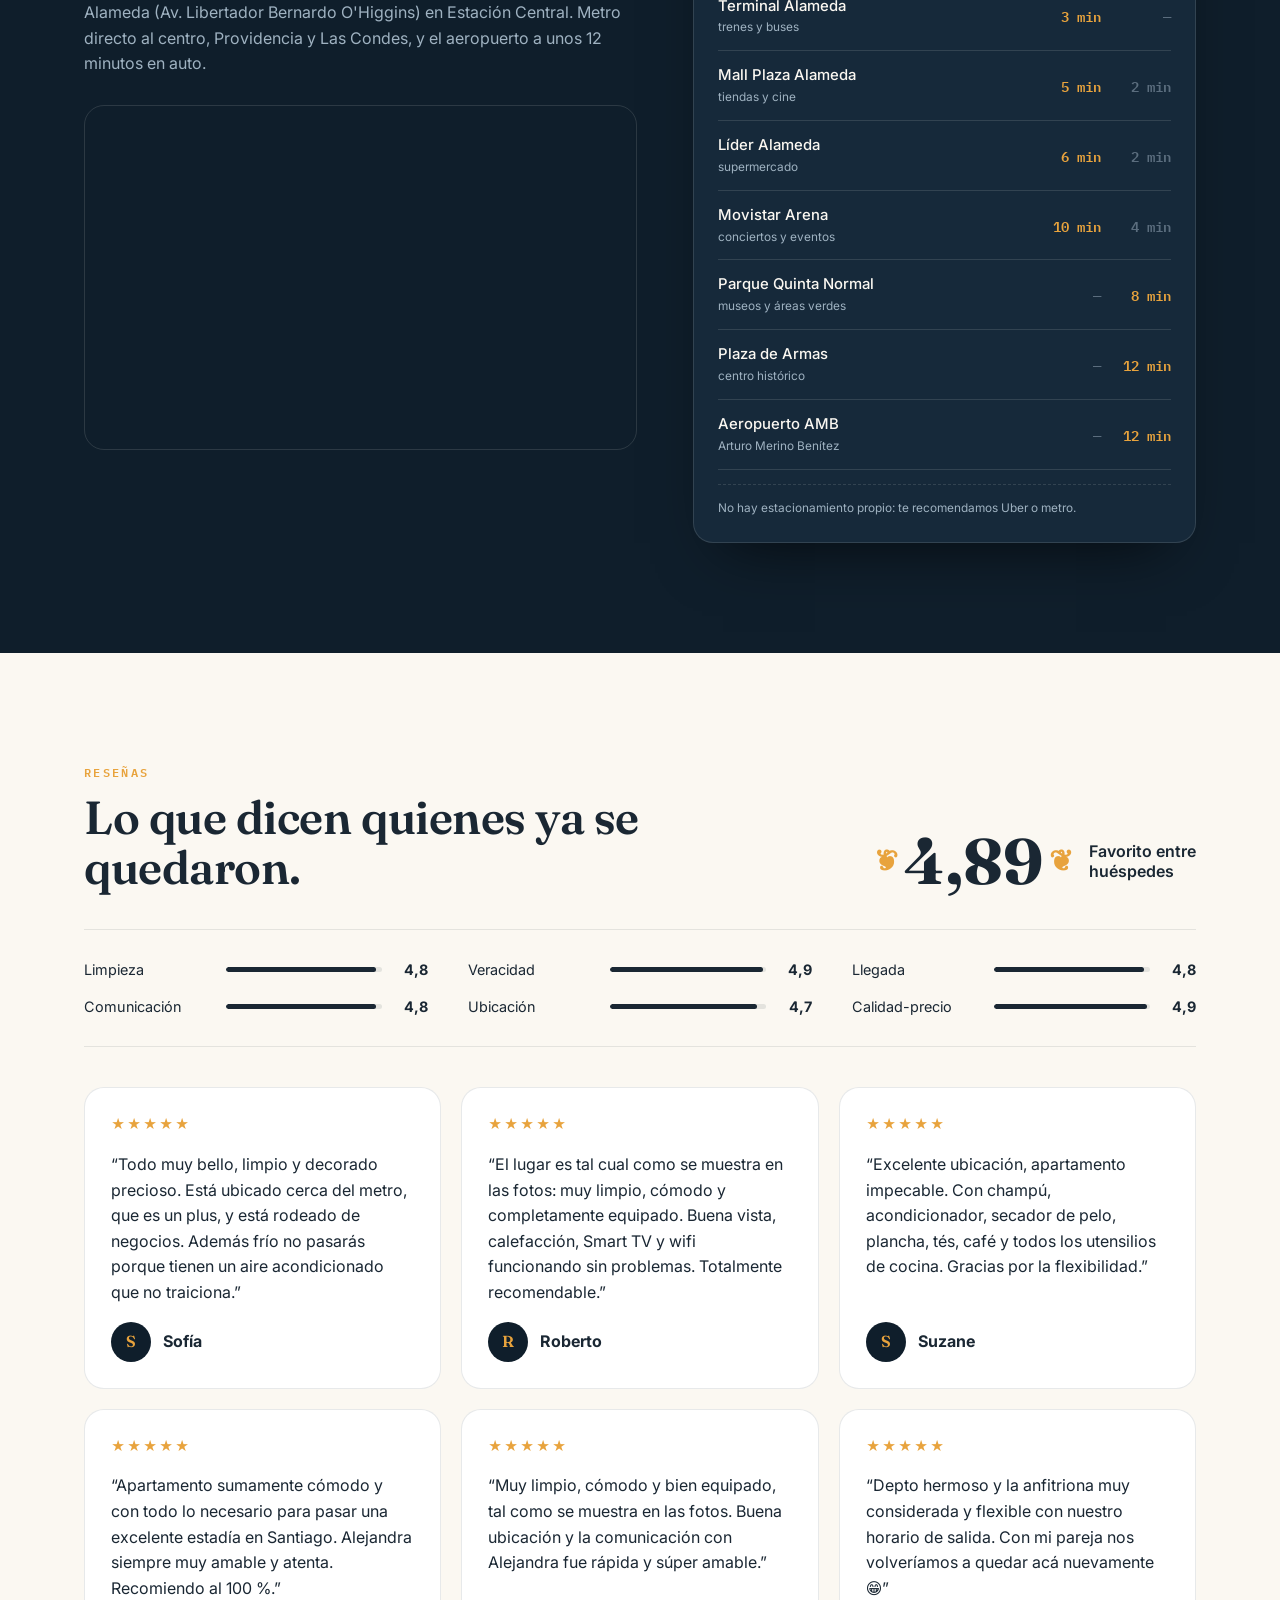
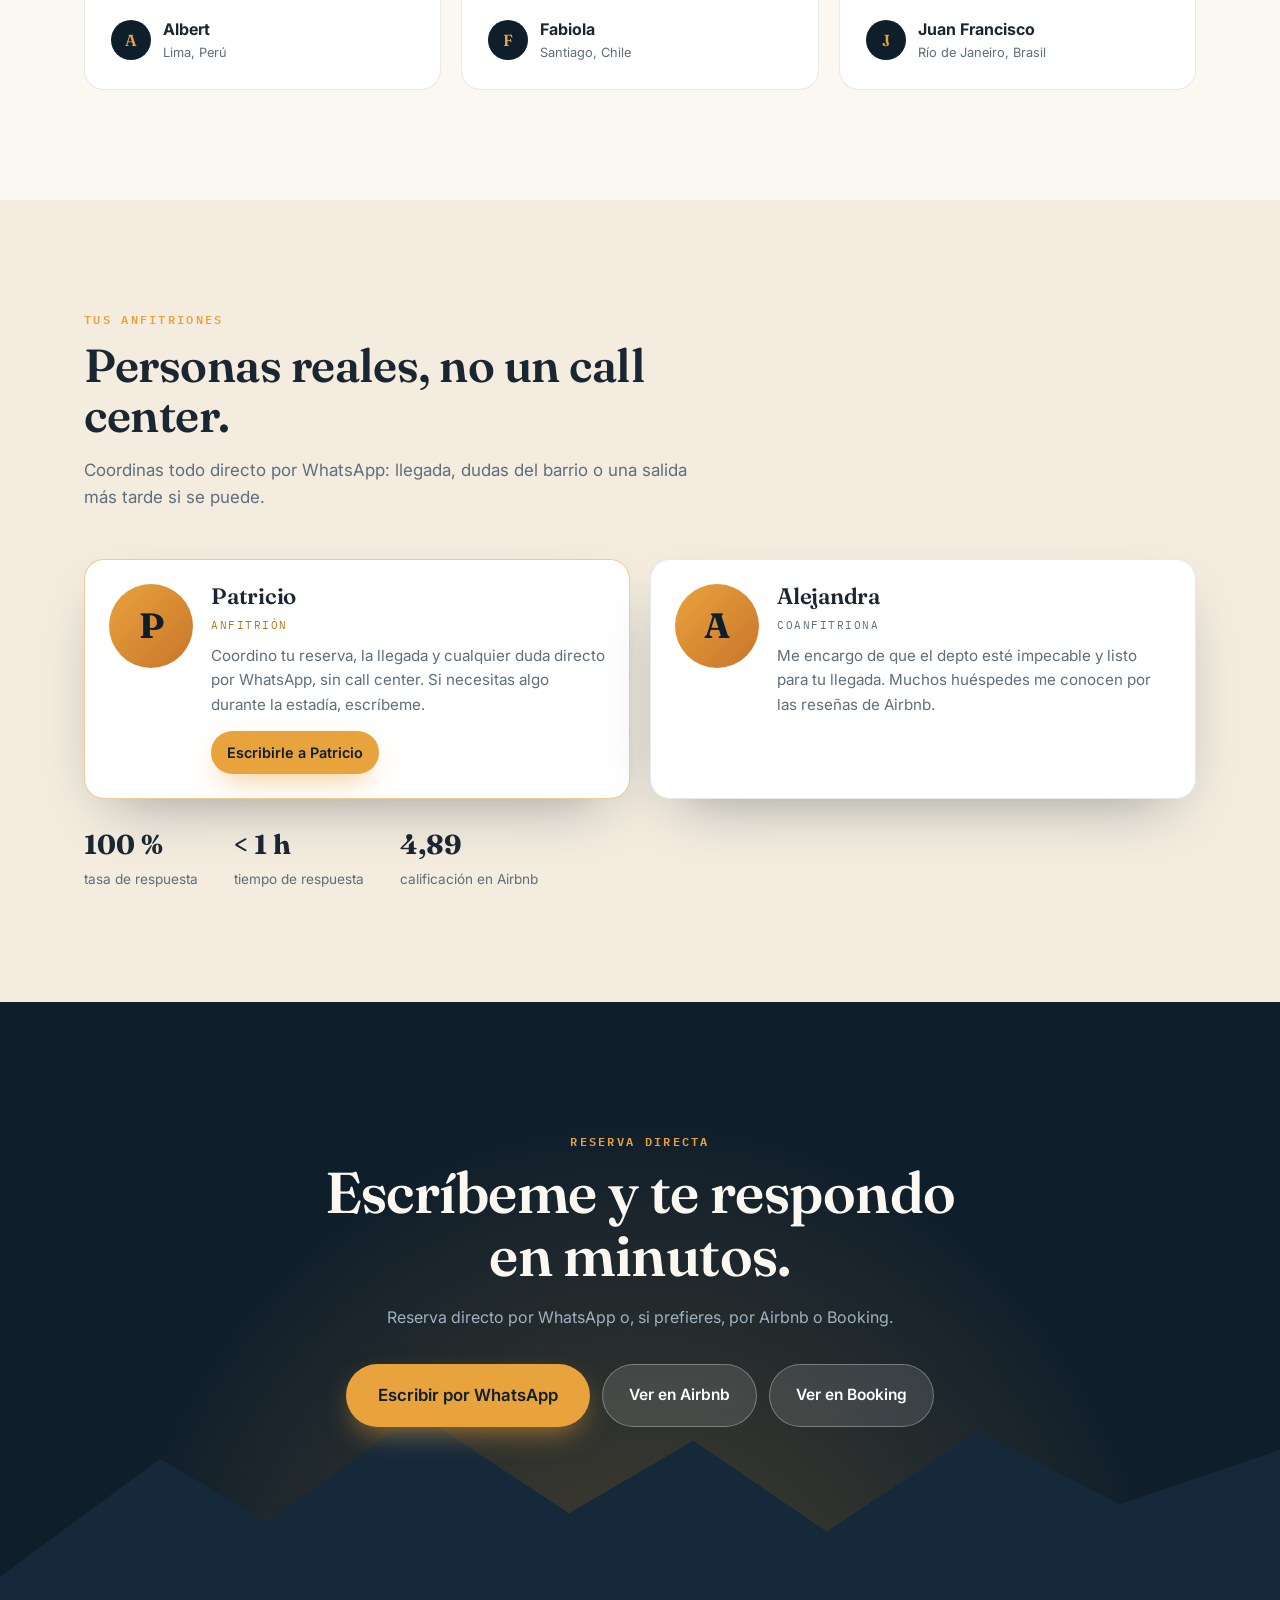
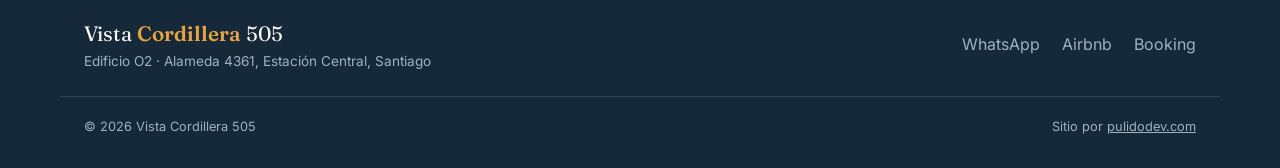
==== commit 9e5fb2a6: "Asistente con Claude Haiku 5.5 y chat con diseño pulido - Modelo claude-haiku-5-5 con esfuerzo bajo " ====
--- a/index.html
+++ b/index.html
@@ -235,25 +235,29 @@
 </a>
 
 <button class="chat-fab" id="chat-fab" type="button" aria-controls="chat" aria-expanded="false">
-  <svg width="20" height="20" viewBox="0 0 24 24" aria-hidden="true"><path fill="currentColor" d="M12 3C6.5 3 2 6.9 2 11.7c0 2.4 1.1 4.6 3 6.2L4 22l4.6-2.3c1.1.3 2.2.5 3.4.5 5.5 0 10-3.9 10-8.6S17.5 3 12 3z"/></svg>
-  <span>¿Dudas? Pregúntame</span>
+  <span class="chat-fab-ico" aria-hidden="true"><svg width="20" height="20" viewBox="0 0 24 24"><path fill="currentColor" d="M12 3C6.5 3 2 6.9 2 11.7c0 2.4 1.1 4.6 3 6.2L4 22l4.6-2.3c1.1.3 2.2.5 3.4.5 5.5 0 10-3.9 10-8.6S17.5 3 12 3z"/></svg></span>
+  <span class="chat-fab-txt">¿Dudas? Pregúntame</span>
 </button>
 <div class="chat" id="chat" hidden role="dialog" aria-label="Asistente del Depto 505">
   <div class="chat-head">
-    <div><b>Asistente del 505</b><small>Responde al instante · con IA</small></div>
-    <button type="button" class="chat-x" id="chat-x" aria-label="Cerrar">×</button>
+    <span class="chat-logo" aria-hidden="true"><svg width="22" height="17" viewBox="0 0 24 18" fill="none"><path d="M1 17L8.5 5L13 12L16 7.5L23 17" stroke="#E8A33D" stroke-width="2" stroke-linejoin="round" stroke-linecap="round"/></svg></span>
+    <div class="chat-title"><b>Asistente del 505</b><small><i class="dot"></i>Responde al instante · con IA</small></div>
+    <button type="button" class="chat-x" id="chat-x" aria-label="Cerrar">
+      <svg width="18" height="18" viewBox="0 0 24 24" aria-hidden="true"><path d="M6 6l12 12M18 6L6 18" stroke="currentColor" stroke-width="2.2" stroke-linecap="round"/></svg>
+    </button>
   </div>
   <div class="chat-log" id="chat-log" aria-live="polite"></div>
   <div class="chat-sugs" id="chat-sugs">
     <button type="button">¿Cómo llego desde el aeropuerto?</button>
     <button type="button">¿Qué incluye el depto?</button>
     <button type="button">¿Hay estacionamiento?</button>
+    <button type="button">¿Qué hay cerca?</button>
   </div>
   <form class="chat-form" id="chat-form">
-    <input id="chat-in" maxlength="500" autocomplete="off" placeholder="Escribe tu pregunta…" aria-label="Tu pregunta">
-    <button type="submit" aria-label="Enviar">➤</button>
+    <input id="chat-in" maxlength="500" autocomplete="off" enterkeyhint="send" placeholder="Escribe tu pregunta…" aria-label="Tu pregunta">
+    <button type="submit" aria-label="Enviar"><svg width="18" height="18" viewBox="0 0 24 24" aria-hidden="true"><path fill="currentColor" d="M3.4 20.4l17.4-7.5c.8-.4.8-1.5 0-1.8L3.4 3.6c-.7-.3-1.4.3-1.2 1l1.9 6.4L13 12l-8.9 1 -1.9 6.4c-.2.7.5 1.3 1.2 1z"/></svg></button>
   </form>
-  <p class="chat-foot">Para reservar o precios exactos, <a data-wsp href="https://wa.me/56963008006?text=Hola!%20Quiero%20reservar%20el%20Depto%20505" target="_blank" rel="noopener">escríbele a <span data-host-main>Patricio</span> por WhatsApp</a>.</p>
+  <p class="chat-foot">Respuestas generadas con IA. Para reservar o precios, <a data-wsp href="https://wa.me/56963008006?text=Hola!%20Quiero%20reservar%20el%20Depto%20505" target="_blank" rel="noopener">escríbele a <span data-host-main>Patricio</span> por WhatsApp</a>.</p>
 </div>
 
 <div class="lightbox" id="lightbox" hidden>
--- a/styles.css
+++ b/styles.css
@@ -248,27 +248,47 @@
 @media(max-width:420px){.host-card{grid-template-columns:1fr;}}
 
 /* ASISTENTE IA */
-.chat-fab{position:fixed;left:20px;bottom:20px;z-index:60;display:flex;align-items:center;gap:8px;background:var(--night);color:var(--paper);font-weight:600;padding:14px 18px;border-radius:999px;box-shadow:0 14px 30px -12px rgba(15,30,43,.7);border:1px solid rgba(232,163,61,.5);transition:transform .2s;}
-.chat-fab svg{color:var(--amber);}
-.chat-fab:hover{transform:translateY(-3px);}
-@media(max-width:480px){.chat-fab{left:14px;bottom:14px;padding:14px;}.chat-fab span{display:none;}}
-.chat{position:fixed;left:20px;bottom:84px;z-index:70;width:min(380px,calc(100vw - 28px));height:min(560px,calc(100vh - 120px));background:var(--paper);border-radius:18px;box-shadow:0 30px 70px -20px rgba(15,30,43,.6);border:1px solid var(--line);display:flex;flex-direction:column;overflow:hidden;}
+.chat-fab{position:fixed;left:20px;bottom:20px;z-index:60;display:flex;align-items:center;gap:10px;background:var(--night);color:var(--paper);font-weight:600;font-size:.95rem;padding:8px 18px 8px 8px;border-radius:999px;box-shadow:0 16px 34px -14px rgba(15,30,43,.8);border:1px solid rgba(232,163,61,.45);transition:transform .2s,box-shadow .2s;}
+.chat-fab-ico{width:36px;height:36px;border-radius:50%;background:var(--amber);color:var(--night);display:grid;place-items:center;position:relative;}
+.chat-fab-ico::after{content:"";position:absolute;inset:-4px;border-radius:50%;border:2px solid var(--amber);opacity:0;animation:chatPulse 2.6s ease-out 1.2s 3;}
+@keyframes chatPulse{0%{opacity:.7;transform:scale(.9);}100%{opacity:0;transform:scale(1.35);}}
+.chat-fab:hover{transform:translateY(-3px);box-shadow:0 20px 40px -14px rgba(15,30,43,.9);}
+.chat-open .chat-fab{opacity:0;pointer-events:none;}
+@media(max-width:480px){.chat-fab{left:14px;bottom:14px;padding:8px;}.chat-fab-txt{display:none;}.chat-fab-ico{width:40px;height:40px;}}
+
+.chat{position:fixed;left:20px;bottom:20px;z-index:70;width:min(390px,calc(100vw - 28px));height:min(600px,calc(100vh - 40px));background:var(--paper);border-radius:22px;box-shadow:0 40px 90px -24px rgba(15,30,43,.65),0 0 0 1px rgba(15,30,43,.06);display:flex;flex-direction:column;overflow:hidden;transform-origin:bottom left;animation:chatIn .28s cubic-bezier(.2,.8,.2,1);}
+@keyframes chatIn{from{opacity:0;transform:translateY(16px) scale(.96);}to{opacity:1;transform:none;}}
 .chat[hidden],.chat-sugs[hidden],.chat-fab[hidden]{display:none;}
-@media(max-width:480px){.chat{left:14px;bottom:78px;height:calc(100vh - 100px);}}
-.chat-head{background:var(--night);color:var(--paper);padding:14px 16px;display:flex;justify-content:space-between;align-items:center;}
-.chat-head b{display:block;font-family:'Fraunces',serif;font-size:1.1rem;}
-.chat-head small{color:var(--slate);font-size:.78rem;}
-.chat-x{font-size:1.8rem;line-height:1;color:var(--paper);padding:0 4px;}
-.chat-log{flex:1;overflow-y:auto;padding:16px;display:flex;flex-direction:column;gap:10px;}
-.msg{max-width:85%;padding:10px 14px;border-radius:16px;font-size:.93rem;white-space:pre-wrap;word-wrap:break-word;}
-.msg.bot{background:#fff;border:1px solid var(--line);align-self:flex-start;border-bottom-left-radius:4px;}
-.msg.user{background:var(--amber);color:var(--night);align-self:flex-end;border-bottom-right-radius:4px;}
-.msg.typing{color:var(--muted);font-style:italic;}
-.chat-sugs{display:flex;gap:6px;flex-wrap:wrap;padding:0 16px 10px;}
-.chat-sugs button{font-size:.8rem;background:var(--sand);border-radius:999px;padding:6px 12px;}
-.chat-sugs button:hover{background:#eadfca;}
+@media(max-width:480px){.chat{left:8px;right:8px;bottom:8px;top:8px;width:auto;height:auto;border-radius:20px;}.chat-open .float-cta{display:none;}}
+.chat-head{background:var(--night);color:var(--paper);padding:14px 12px 14px 16px;display:flex;align-items:center;gap:12px;position:relative;}
+.chat-head::after{content:"";position:absolute;left:0;right:0;bottom:-1px;height:1px;background:linear-gradient(90deg,transparent,rgba(232,163,61,.6),transparent);}
+.chat-logo{width:40px;height:40px;border-radius:12px;background:var(--panel);display:grid;place-items:center;flex:none;}
+.chat-title{flex:1;min-width:0;}
+.chat-title b{display:block;font-family:'Fraunces',serif;font-size:1.1rem;font-weight:600;}
+.chat-title small{color:var(--slate);font-size:.76rem;display:flex;align-items:center;gap:6px;}
+.chat-title .dot{width:7px;height:7px;border-radius:50%;background:#3ddc84;box-shadow:0 0 0 3px rgba(61,220,132,.18);}
+.chat-x{width:36px;height:36px;border-radius:50%;display:grid;place-items:center;color:var(--slate);transition:background .2s,color .2s;}
+.chat-x:hover{background:rgba(255,255,255,.08);color:var(--paper);}
+.chat-log{flex:1;overflow-y:auto;padding:18px 14px 8px;display:flex;flex-direction:column;gap:10px;scroll-behavior:smooth;}
+.msg{max-width:86%;padding:10px 14px;border-radius:18px;font-size:.93rem;line-height:1.5;white-space:pre-wrap;overflow-wrap:anywhere;animation:msgIn .22s ease-out;}
+@keyframes msgIn{from{opacity:0;transform:translateY(6px);}to{opacity:1;transform:none;}}
+.msg.bot{background:#fff;border:1px solid var(--line);align-self:flex-start;border-bottom-left-radius:6px;box-shadow:0 6px 16px -12px rgba(15,30,43,.35);}
+.msg.bot a{color:#B5761C;font-weight:600;}
+.msg.user{background:var(--night);color:var(--paper);align-self:flex-end;border-bottom-right-radius:6px;}
+.msg.err{background:#fff6ea;border-color:rgba(232,163,61,.4);}
+.msg.typing{display:flex;gap:5px;align-items:center;padding:14px 16px;}
+.msg.typing i{width:7px;height:7px;border-radius:50%;background:var(--slate);animation:typing 1.2s infinite ease-in-out;}
+.msg.typing i:nth-child(2){animation-delay:.15s;}.msg.typing i:nth-child(3){animation-delay:.3s;}
+@keyframes typing{0%,60%,100%{transform:translateY(0);opacity:.5;}30%{transform:translateY(-4px);opacity:1;}}
+.chat-sugs{display:flex;gap:6px;flex-wrap:wrap;padding:4px 14px 12px;}
+.chat-sugs button{font-size:.82rem;background:#fff;border:1px solid rgba(232,163,61,.55);color:var(--ink);border-radius:999px;padding:7px 12px;transition:background .2s;}
+.chat-sugs button:hover{background:#fdf3e2;}
 .chat-form{display:flex;gap:8px;padding:10px 12px;border-top:1px solid var(--line);background:#fff;}
-.chat-form input{flex:1;font:inherit;font-size:16px;border:1px solid var(--line);border-radius:999px;padding:10px 14px;background:var(--paper);color:var(--ink);min-width:0;}
-.chat-form button{width:44px;height:44px;border-radius:50%;background:var(--amber);color:var(--night);font-size:1.1rem;flex:none;}
-.chat-form button:disabled{opacity:.5;}
-.chat-foot{font-size:.74rem;color:var(--muted);padding:0 14px 10px;background:#fff;}
+.chat-form input{flex:1;font:inherit;font-size:16px;border:1px solid var(--line);border-radius:999px;padding:11px 16px;background:var(--paper);color:var(--ink);min-width:0;transition:border-color .2s;}
+.chat-form input:focus{outline:none;border-color:var(--amber);}
+.chat-form button{width:44px;height:44px;border-radius:50%;background:var(--amber);color:var(--night);display:grid;place-items:center;flex:none;transition:transform .15s,opacity .2s;}
+.chat-form button:hover{transform:scale(1.06);}
+.chat-form button:disabled{opacity:.45;transform:none;}
+.chat-foot{font-size:.72rem;line-height:1.4;color:var(--muted);padding:0 16px 12px;background:#fff;}
+.chat-foot a{color:var(--ink);}
+@media(prefers-reduced-motion:reduce){.chat,.msg,.chat-fab-ico::after,.msg.typing i{animation:none;}}
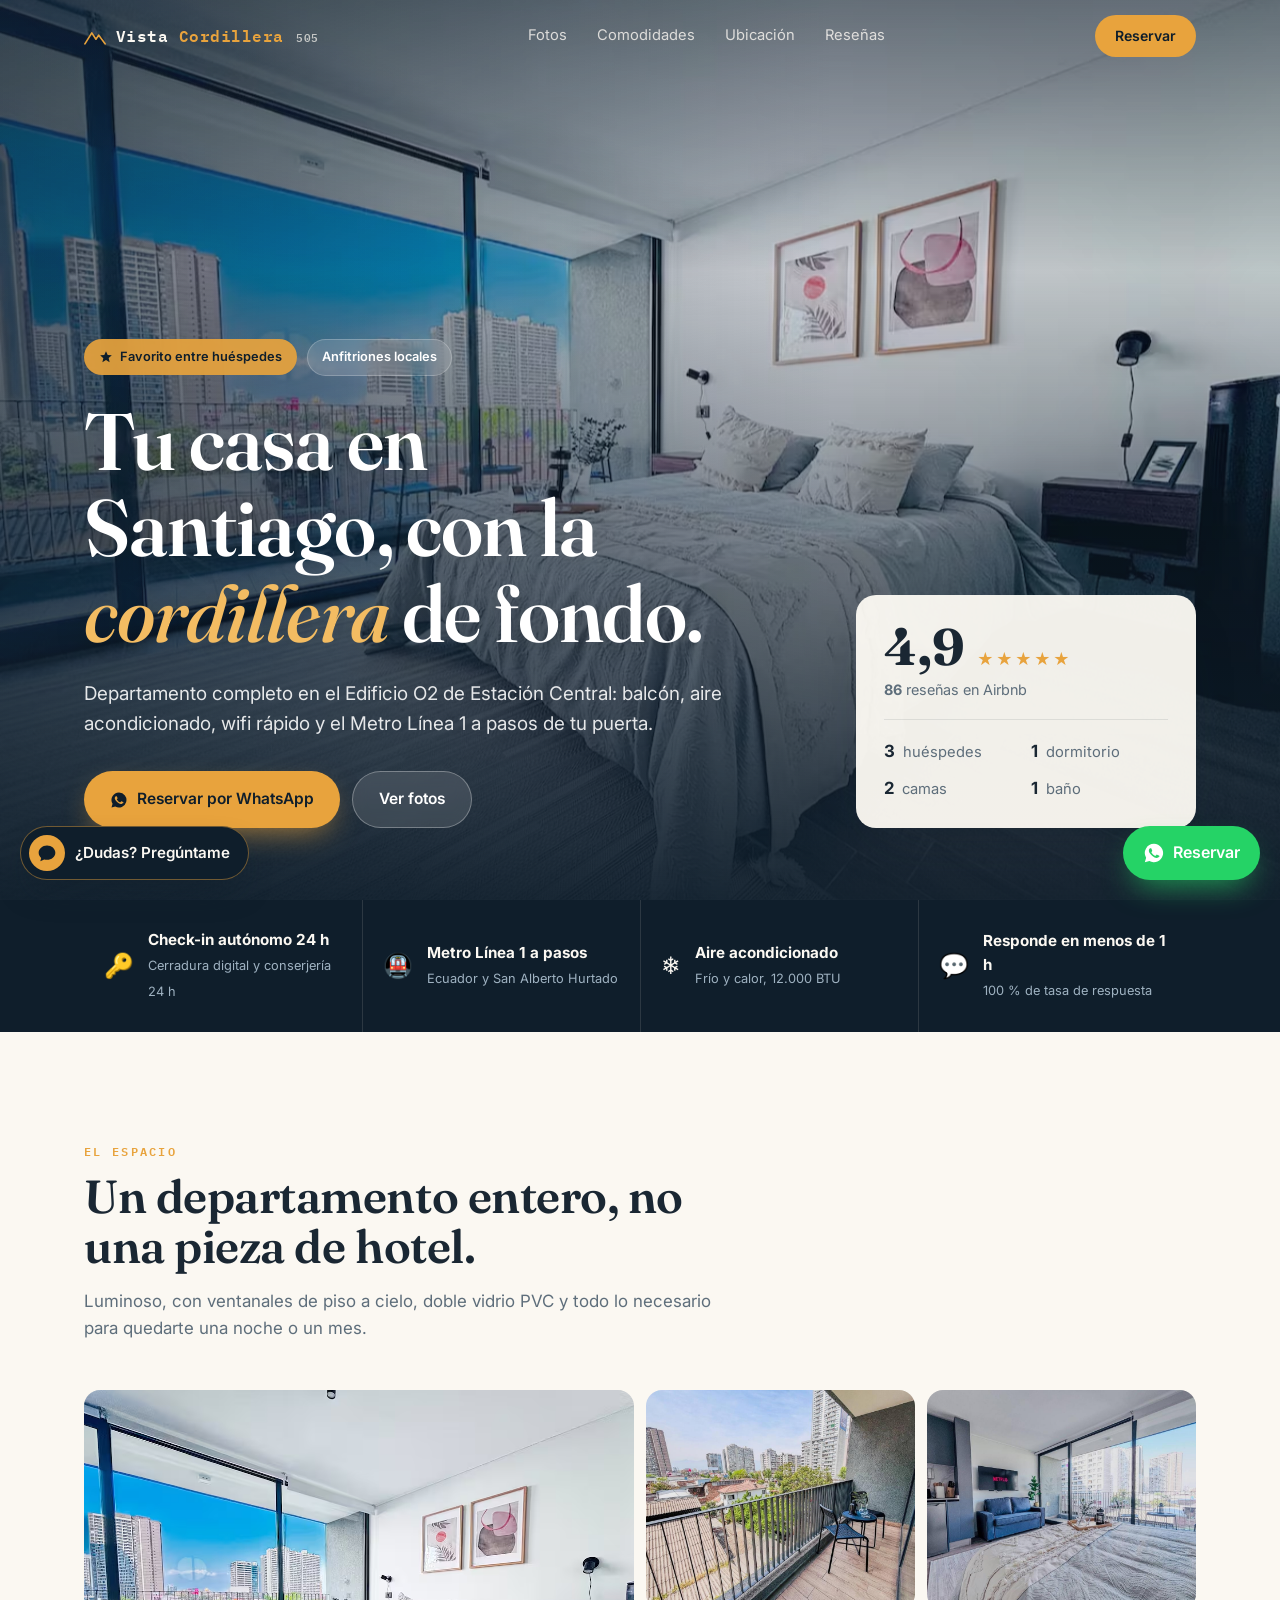
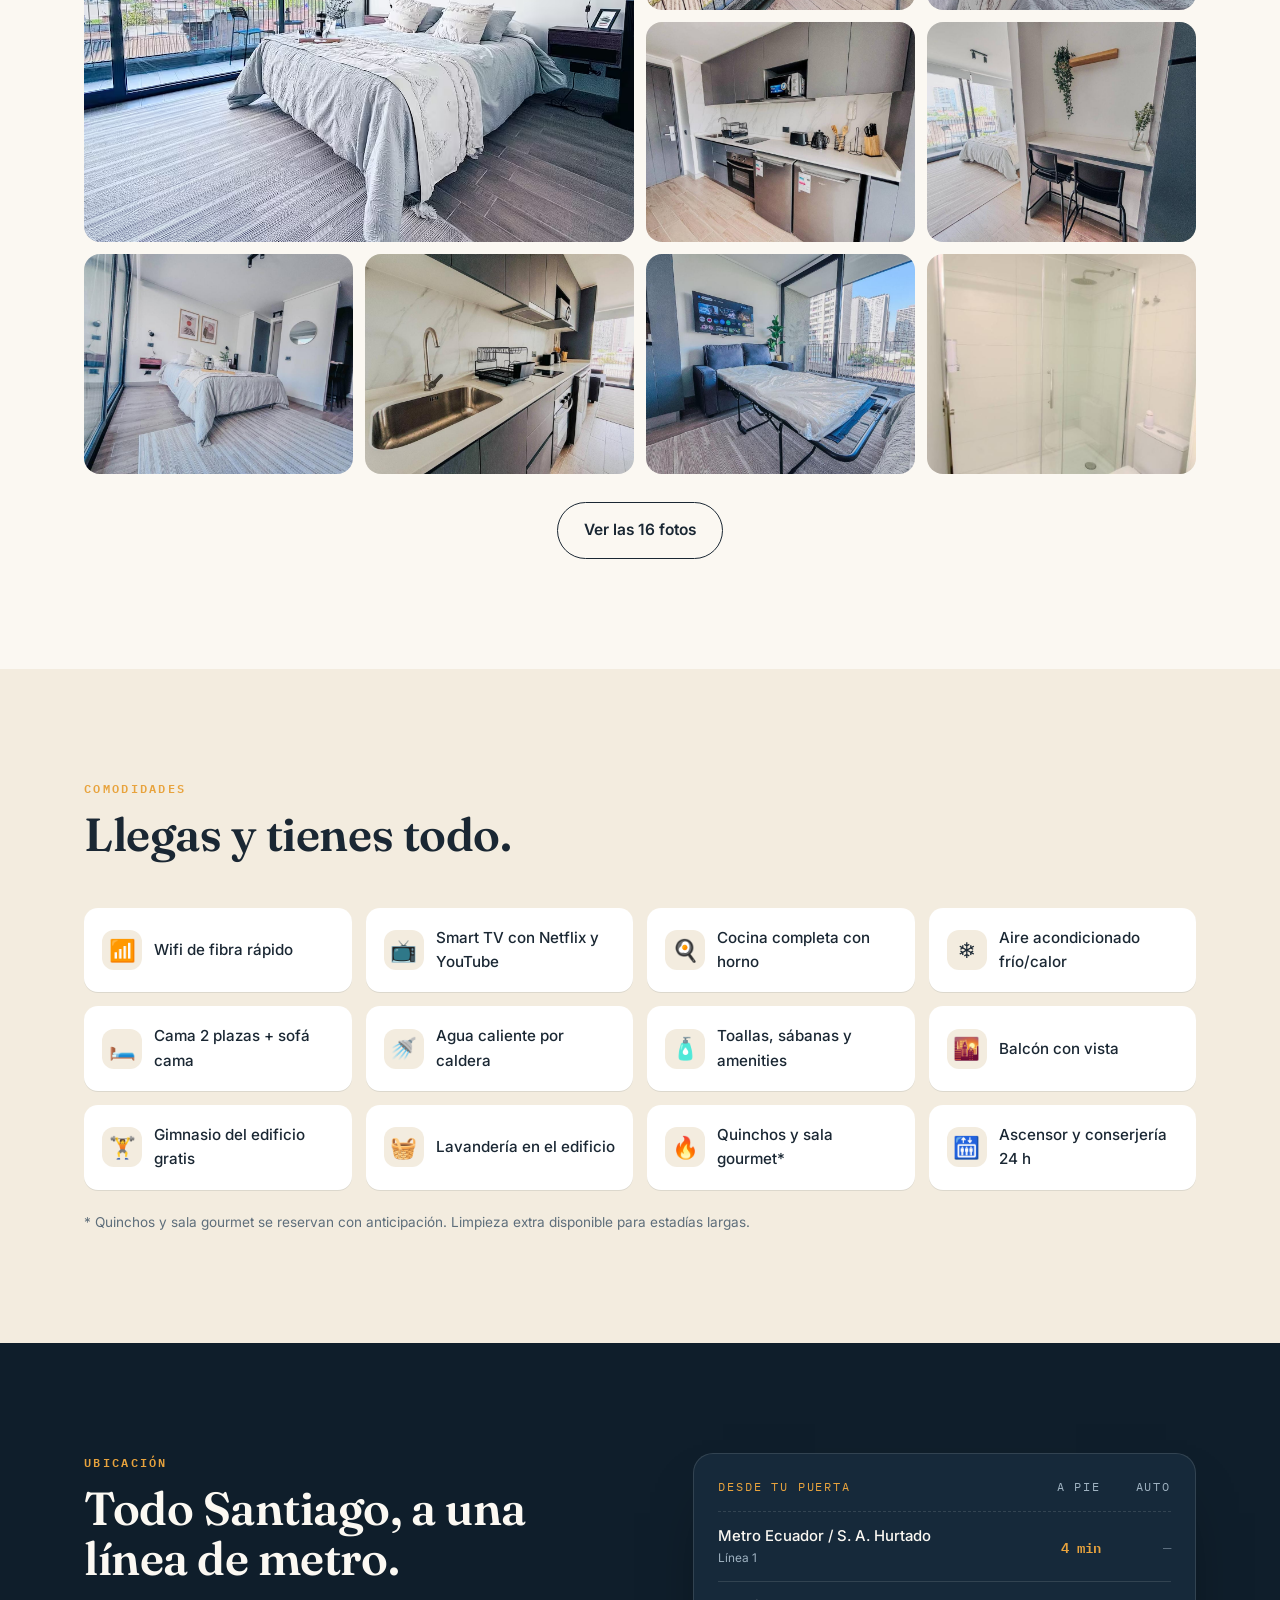
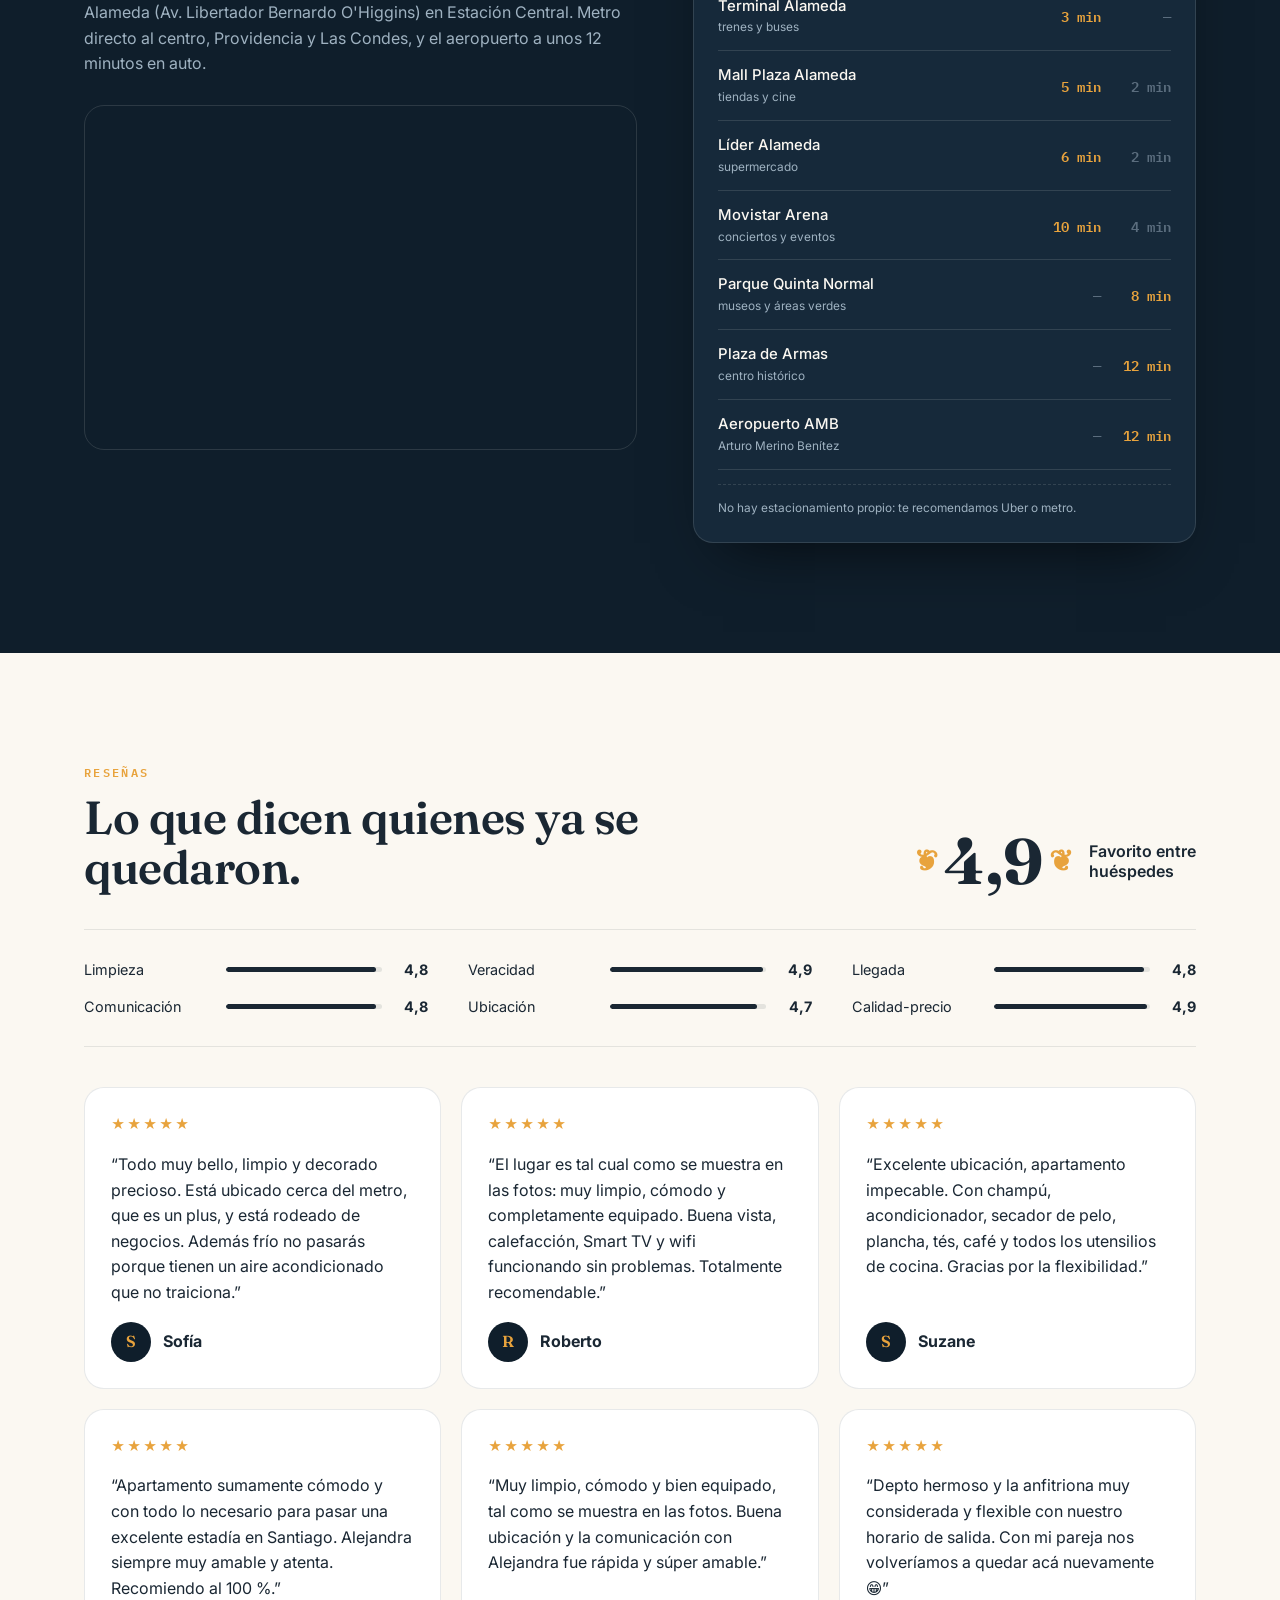
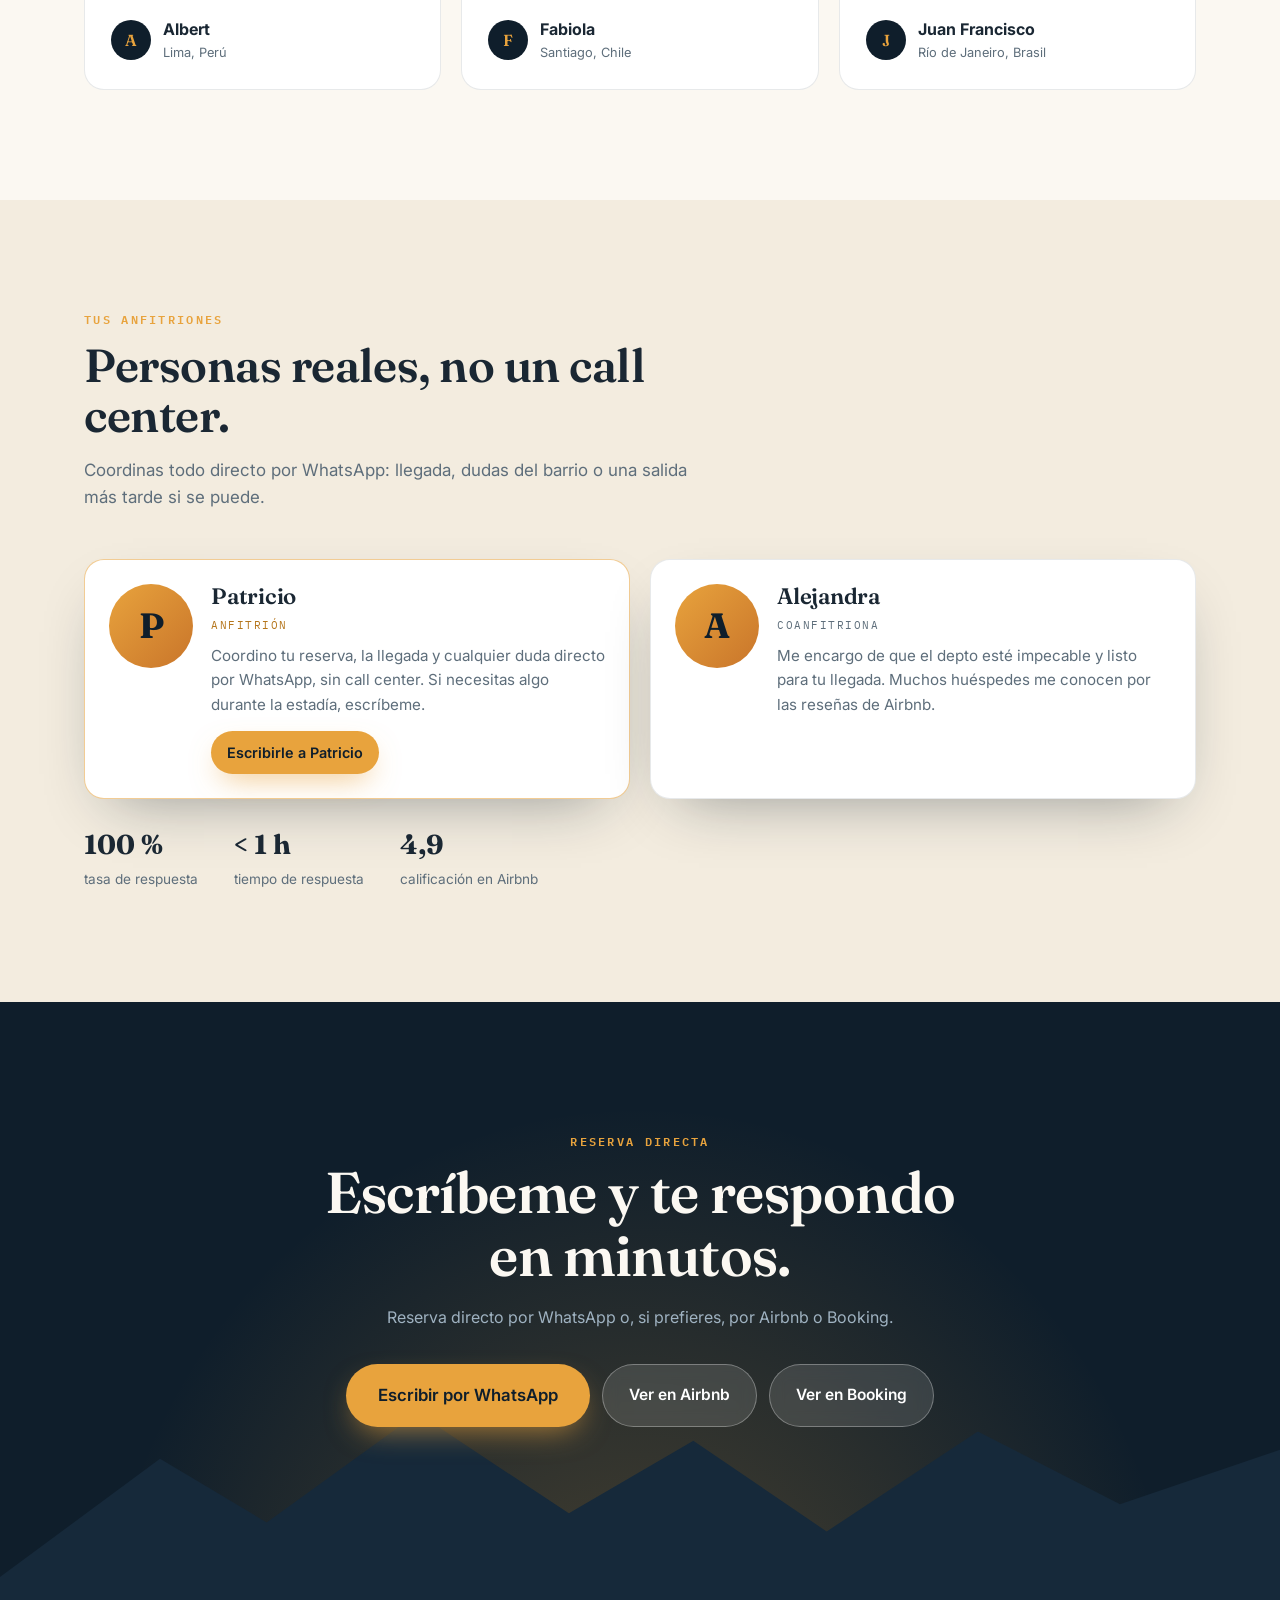
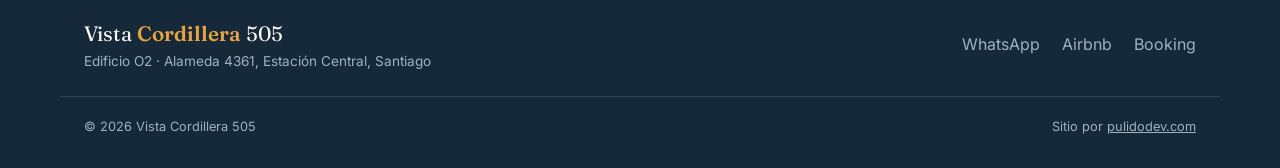
==== commit ea4c8a80: "Actualizar calificación de Airbnb a 4,9 (86 reseñas) Co-Authored-By: Claude Opus 5.5 <noreply@anthro" ====
--- a/index.html
+++ b/index.html
@@ -4,7 +4,7 @@
 <meta charset="UTF-8">
 <meta name="viewport" content="width=device-width, initial-scale=1.0">
 <title>Vista Cordillera 505 · Depto en Estación Central, Santiago</title>
-<meta name="description" content="Departamento completo en el Edificio O2, Estación Central. Favorito entre huéspedes de Airbnb (4,89 ★), a pasos del Metro Línea 1 y del Terminal Alameda. Reserva directo por WhatsApp.">
+<meta name="description" content="Departamento completo en el Edificio O2, Estación Central. Favorito entre huéspedes de Airbnb (4,9 ★), a pasos del Metro Línea 1 y del Terminal Alameda. Reserva directo por WhatsApp.">
 <meta property="og:title" content="Vista Cordillera 505 · Santiago">
 <meta property="og:description" content="Depto completo con balcón, aire acondicionado y wifi rápido, a pasos del metro. Favorito entre huéspedes de Airbnb.">
 <meta property="og:image" content="https://vistacordillera505.cl/img/habitacion.jpg">
@@ -62,10 +62,10 @@
 
     <div class="hero-card" aria-label="Calificación en Airbnb">
       <div class="score">
-        <span class="score-num" data-field="rating">4,89</span>
+        <span class="score-num" data-field="rating">4,9</span>
         <span class="score-stars" aria-hidden="true">★★★★★</span>
       </div>
-      <div class="score-meta"><b data-field="reviews">85</b> reseñas en Airbnb</div>
+      <div class="score-meta"><b data-field="reviews">86</b> reseñas en Airbnb</div>
       <ul class="facts">
         <li><b data-field="huespedes">3</b> huéspedes</li>
         <li><b data-field="dormitorios">1</b> dormitorio</li>
@@ -161,7 +161,7 @@
         <h2>Lo que dicen quienes ya se quedaron.</h2>
       </div>
       <div class="laurel">
-        <span class="laurel-num" data-field="rating">4,89</span>
+        <span class="laurel-num" data-field="rating">4,9</span>
         <span class="laurel-txt">Favorito entre<br>huéspedes</span>
       </div>
     </div>
@@ -190,7 +190,7 @@
     <ul class="host-stats">
       <li><b>100 %</b><span>tasa de respuesta</span></li>
       <li><b>&lt; 1 h</b><span>tiempo de respuesta</span></li>
-      <li><b data-field="rating">4,89</b><span>calificación en Airbnb</span></li>
+      <li><b data-field="rating">4,9</b><span>calificación en Airbnb</span></li>
     </ul>
   </div>
 </section>
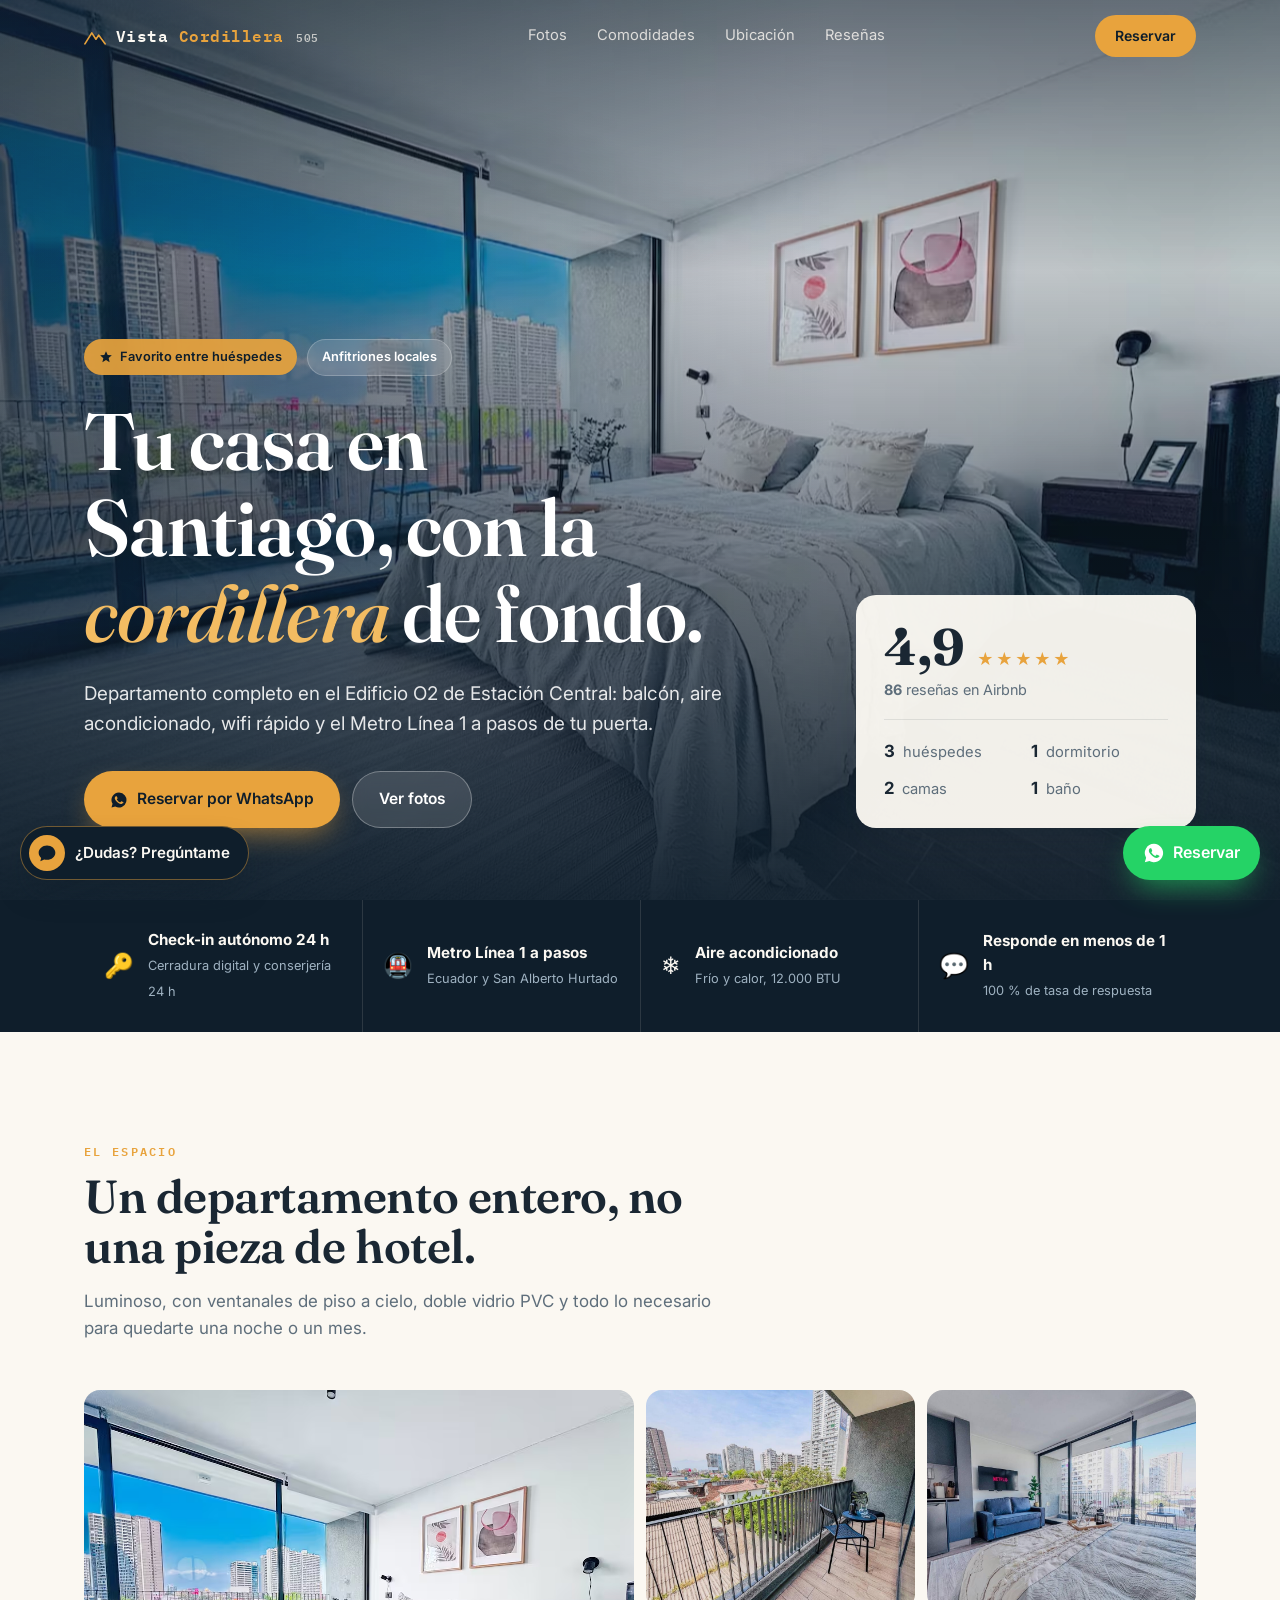
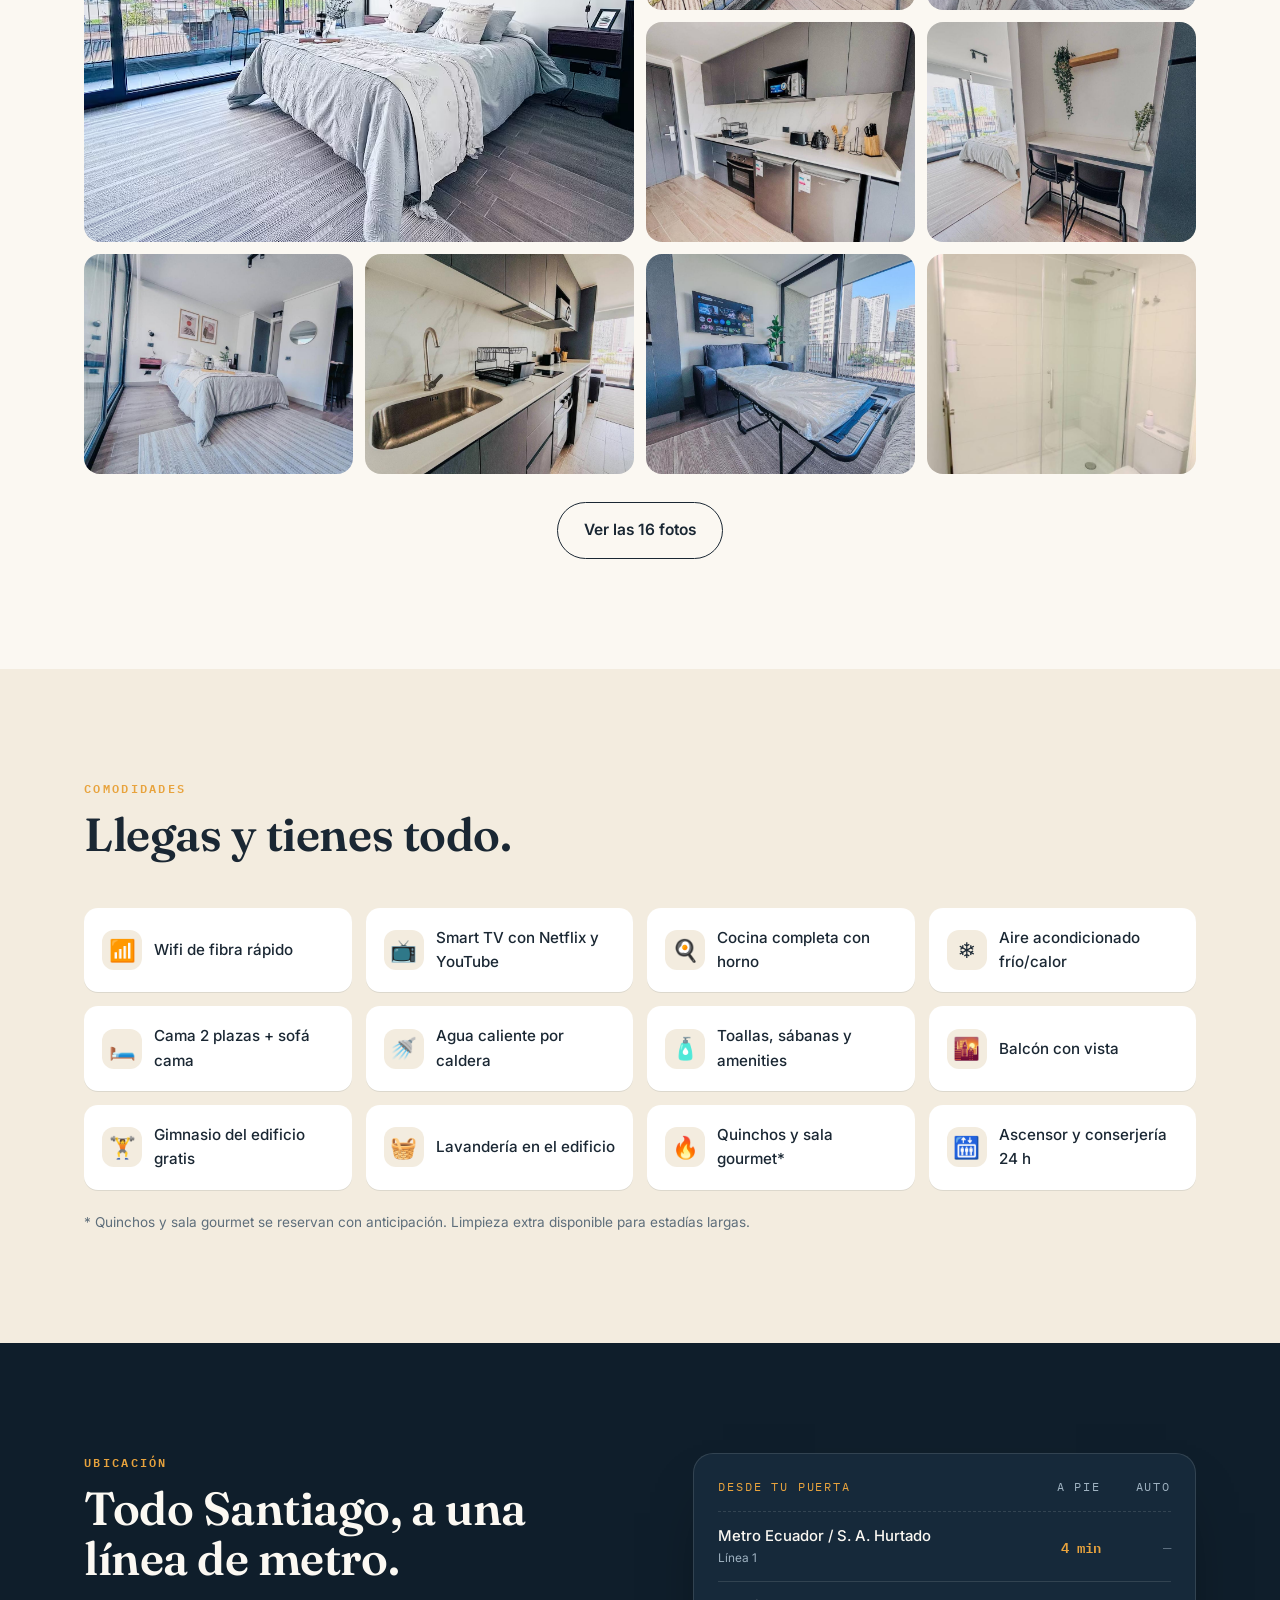
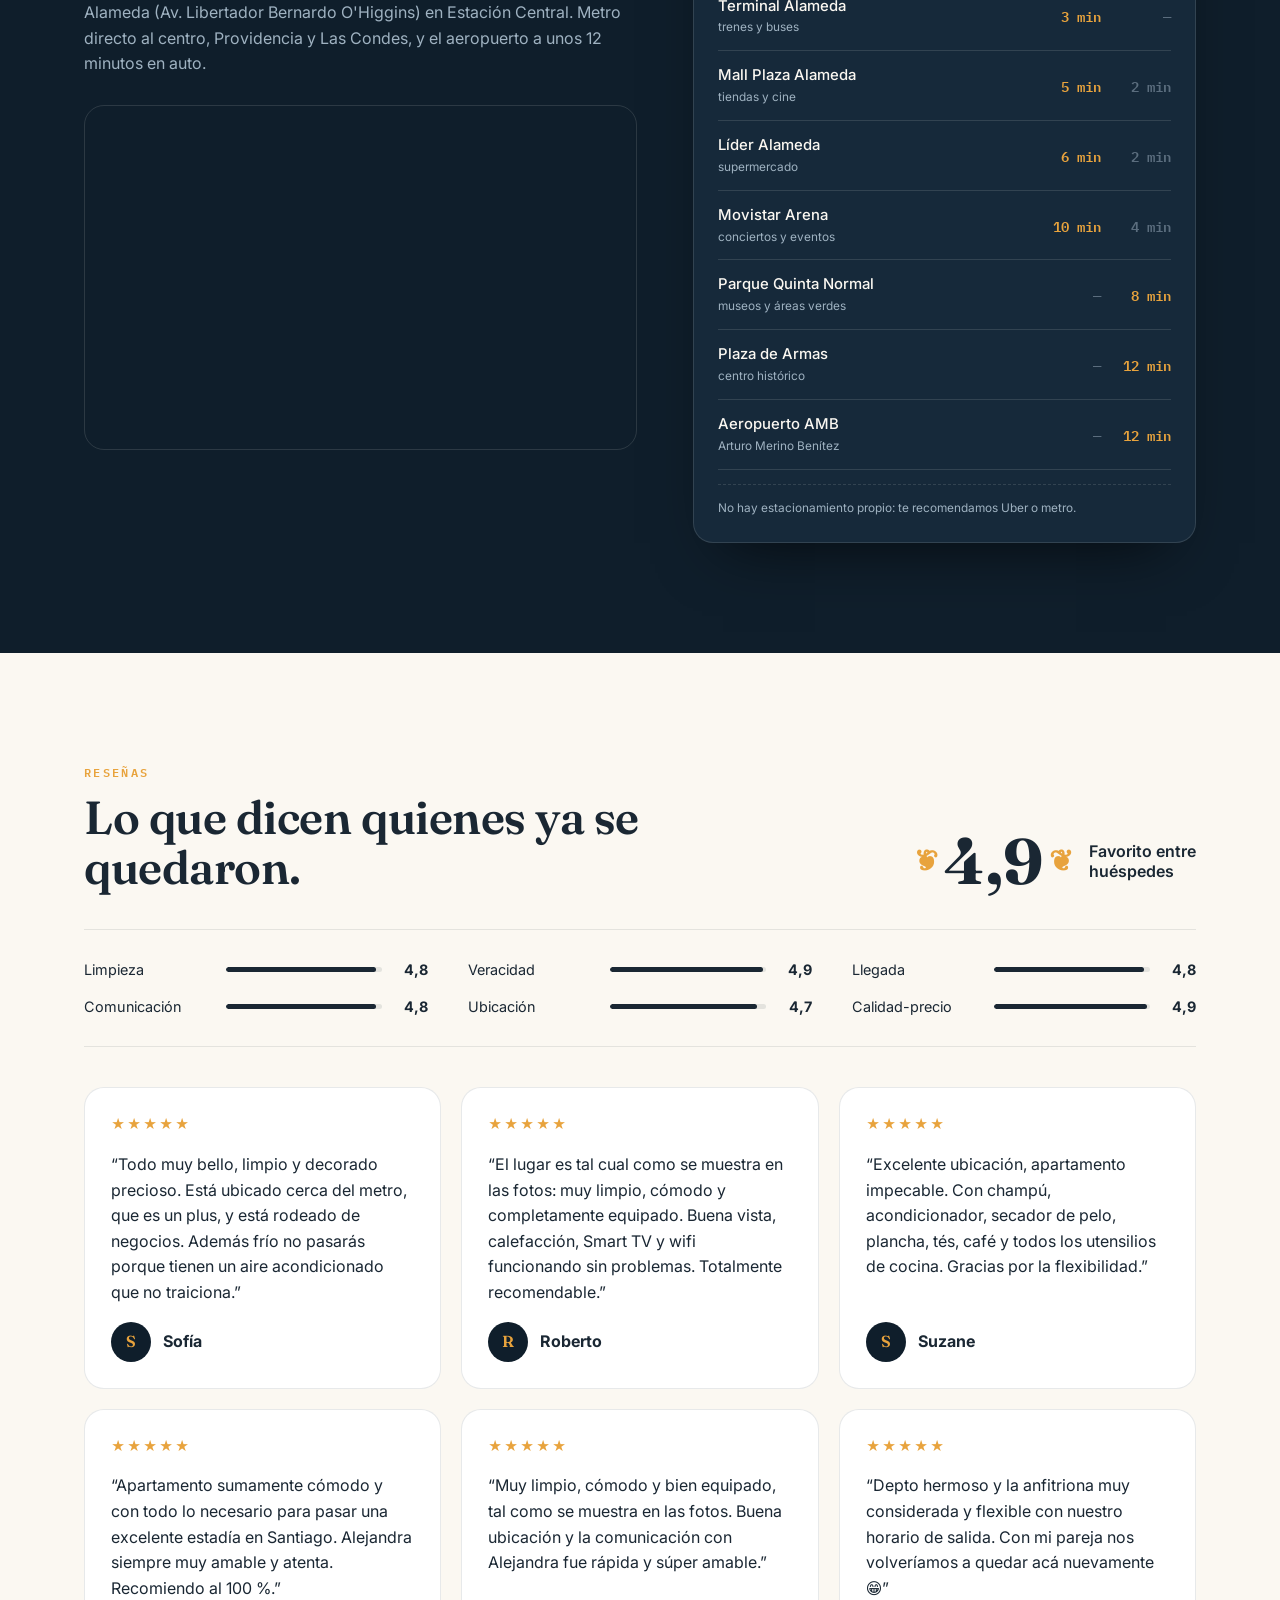
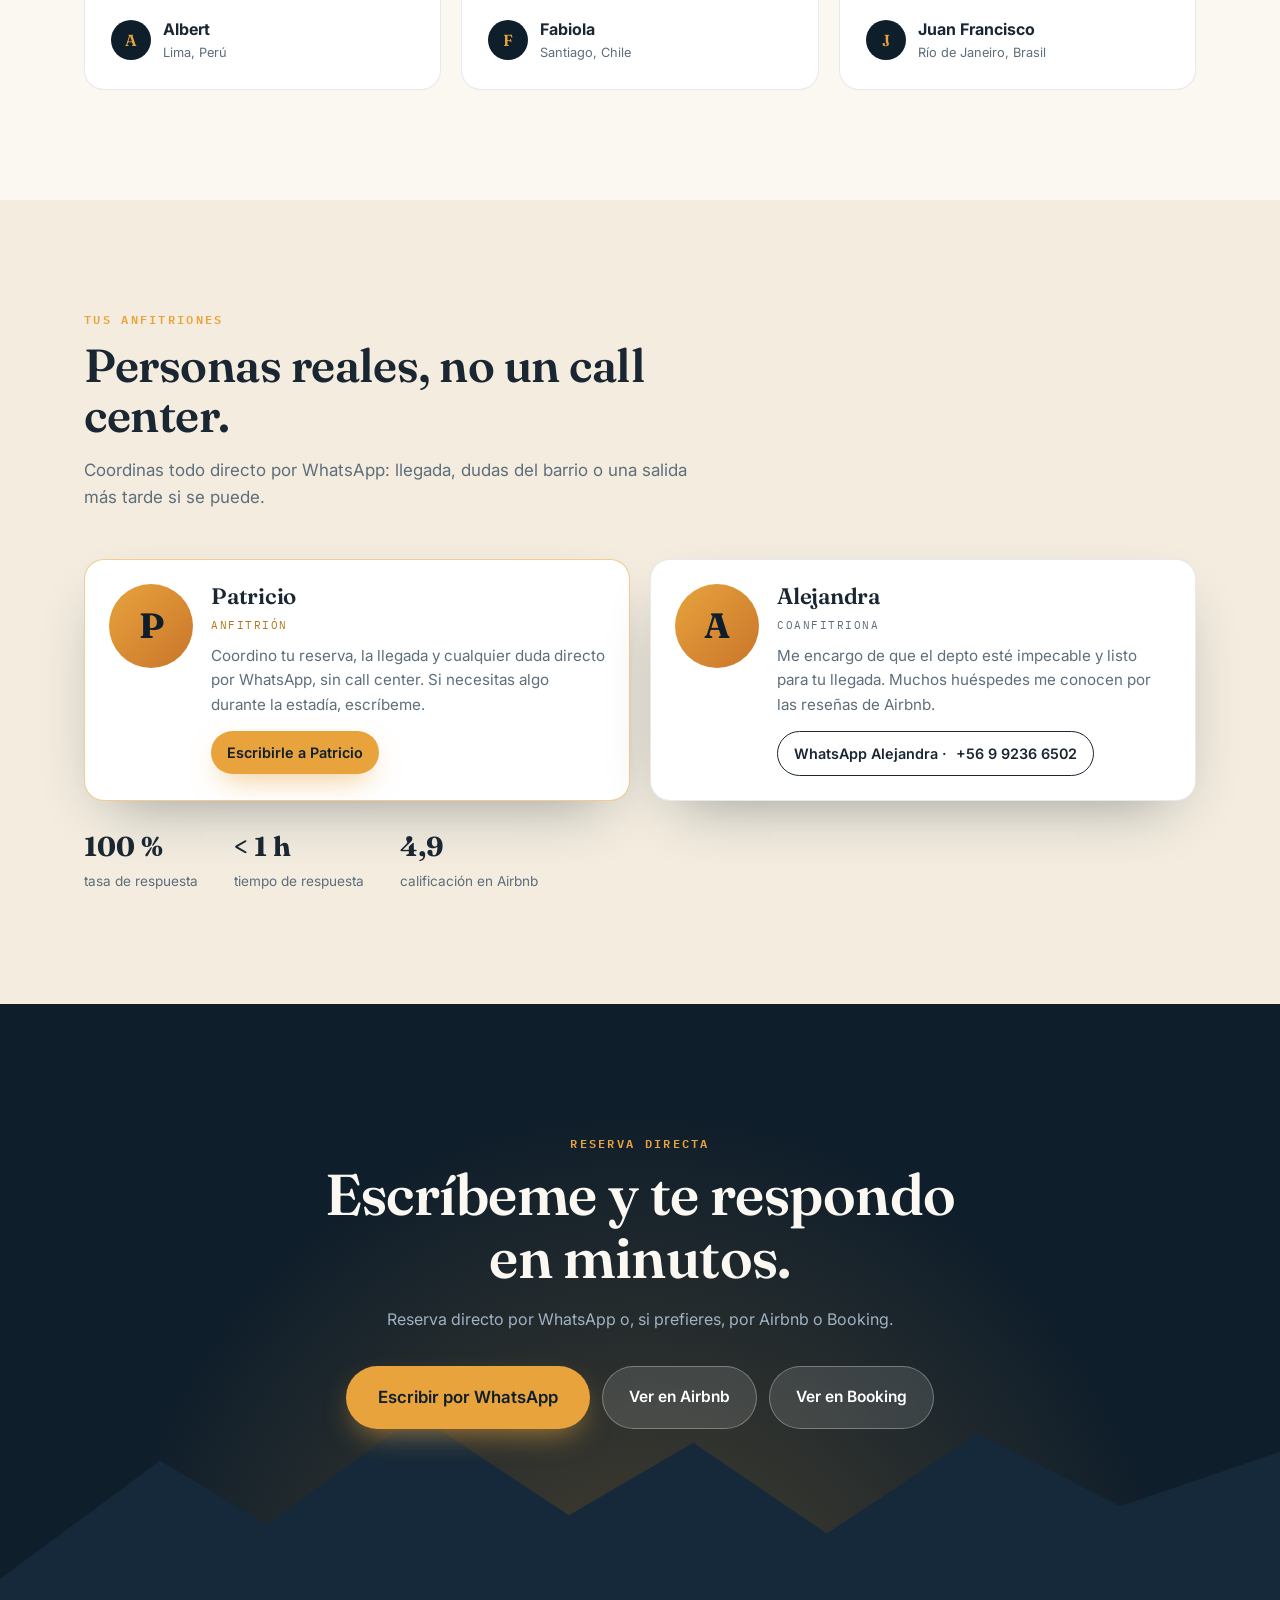
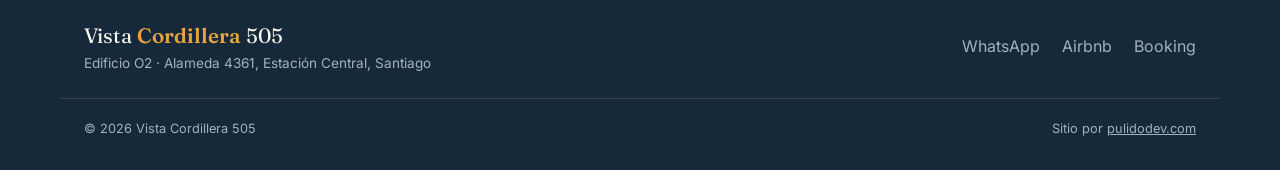
==== commit c814330f: "Calendario de disponibilidad sincronizado con Airbnb/Booking y bloqueos desde /admin Co-Authored-By:" ====
--- a/index.html
+++ b/index.html
@@ -31,6 +31,7 @@
       <a href="#comodidades">Comodidades</a>
       <a href="#ubicacion">Ubicación</a>
       <a href="#resenas">Reseñas</a>
+      <a href="#disponibilidad" data-cal-link hidden>Disponibilidad</a>
     </div>
     <a class="nav-cta" href="#contacto">Reservar</a>
   </div>
@@ -195,6 +196,38 @@
   </div>
 </section>
 
+<section id="disponibilidad" class="cal-section reveal" hidden>
+  <div class="wrap">
+    <div class="section-head">
+      <p class="eyebrow">Disponibilidad</p>
+      <h2>¿Está libre en tus fechas?</h2>
+      <p>Toca el día de llegada y después el de salida. Los días tachados ya están reservados.</p>
+    </div>
+    <div class="cal">
+      <div class="cal-top">
+        <button type="button" class="cal-nav" id="cal-prev" aria-label="Mes anterior">‹</button>
+        <div class="cal-months" id="cal-months"></div>
+        <button type="button" class="cal-nav" id="cal-next" aria-label="Mes siguiente">›</button>
+      </div>
+      <div class="cal-foot">
+        <ul class="cal-legend" aria-hidden="true">
+          <li><i class="lg-free"></i>Disponible</li>
+          <li><i class="lg-busy"></i>Reservado</li>
+          <li><i class="lg-sel"></i>Tus fechas</li>
+        </ul>
+        <div class="cal-pick">
+          <div class="cal-sum" id="cal-sum" aria-live="polite">Elige tu día de llegada</div>
+          <div class="cal-acts">
+            <button type="button" class="cal-clear" id="cal-clear" hidden>Borrar</button>
+            <a class="btn btn-primary" id="cal-wsp" href="https://wa.me/56963008006" target="_blank" rel="noopener">Consultar por WhatsApp</a>
+          </div>
+        </div>
+      </div>
+    </div>
+    <p class="note" id="cal-upd"></p>
+  </div>
+</section>
+
 <section class="final-cta" id="contacto">
   <div class="final-bg" aria-hidden="true">
     <svg viewBox="0 0 1440 220" preserveAspectRatio="none"><path d="M0 220 L180 90 L300 160 L470 40 L640 150 L780 70 L930 170 L1100 60 L1260 140 L1440 80 L1440 220 Z" fill="currentColor"/></svg>
--- a/styles.css
+++ b/styles.css
@@ -292,3 +292,53 @@
 .chat-foot{font-size:.72rem;line-height:1.4;color:var(--muted);padding:0 16px 12px;background:#fff;}
 .chat-foot a{color:var(--ink);}
 @media(prefers-reduced-motion:reduce){.chat,.msg,.chat-fab-ico::after,.msg.typing i{animation:none;}}
+
+/* DISPONIBILIDAD */
+.cal{background:#fff;border:1px solid var(--line);border-radius:var(--radius);box-shadow:var(--shadow);padding:28px;}
+.cal-top{display:grid;grid-template-columns:auto 1fr auto;gap:12px;align-items:start;}
+.cal-nav{width:44px;height:44px;border-radius:50%;border:1px solid var(--line);font-size:1.5rem;line-height:1;display:grid;place-items:center;transition:background .2s,border-color .2s;}
+.cal-nav:hover:not(:disabled){background:var(--sand);border-color:var(--amber);}
+.cal-nav:disabled{opacity:.3;cursor:default;}
+.cal-months{display:grid;grid-template-columns:1fr 1fr;gap:40px;}
+.cal-month h3{font-size:1.2rem;text-align:center;margin:10px 0 16px;}
+.cal-grid{display:grid;grid-template-columns:repeat(7,1fr);gap:4px 0;}
+.cal-dow{font-family:'IBM Plex Mono',monospace;font-size:.7rem;letter-spacing:.08em;text-transform:uppercase;color:var(--muted);text-align:center;padding-bottom:6px;}
+.cal-day{position:relative;aspect-ratio:1;display:grid;place-items:center;font-size:.95rem;font-weight:500;border-radius:0;font-variant-numeric:tabular-nums;}
+.cal-day span{width:100%;max-width:44px;aspect-ratio:1;display:grid;place-items:center;border-radius:50%;transition:background .15s,color .15s;}
+.cal-day.free:hover span{background:var(--sand);box-shadow:inset 0 0 0 1.5px var(--amber);}
+.cal-day.past{color:rgba(26,39,51,.25);cursor:default;}
+.cal-day.busy{color:rgba(26,39,51,.38);cursor:default;}
+.cal-day.busy span{text-decoration:line-through;text-decoration-thickness:1.5px;background:repeating-linear-gradient(135deg,rgba(26,39,51,.05) 0 4px,transparent 4px 8px);}
+.cal-day.busy.out{cursor:pointer;color:var(--ink);}
+.cal-day.busy.out span{text-decoration:none;box-shadow:inset 0 0 0 1.5px var(--amber);background:none;}
+.cal-day.today span{box-shadow:inset 0 0 0 1.5px var(--ink);}
+.cal-day.in{background:rgba(232,163,61,.18);}
+.ranged .cal-day.start{background:linear-gradient(90deg,transparent 50%,rgba(232,163,61,.18) 50%);}
+.ranged .cal-day.end{background:linear-gradient(90deg,rgba(232,163,61,.18) 50%,transparent 50%);}
+.cal-day.start span,.cal-day.end span{background:var(--amber);color:var(--night);font-weight:700;text-decoration:none;box-shadow:none;}
+.cal-foot{display:flex;justify-content:space-between;align-items:center;gap:20px;flex-wrap:wrap;border-top:1px solid var(--line);margin-top:22px;padding-top:20px;}
+.cal-legend{list-style:none;display:flex;gap:18px;flex-wrap:wrap;font-size:.85rem;color:var(--muted);}
+.cal-legend li{display:flex;align-items:center;gap:7px;}
+.cal-legend i{width:16px;height:16px;border-radius:50%;display:inline-block;}
+.lg-free{box-shadow:inset 0 0 0 1.5px var(--line),inset 0 0 0 20px #fff;border:1px solid rgba(26,39,51,.2);}
+.lg-busy{background:repeating-linear-gradient(135deg,rgba(26,39,51,.25) 0 3px,transparent 3px 6px);}
+.lg-sel{background:var(--amber);}
+.cal-pick{display:flex;align-items:center;gap:16px;flex-wrap:wrap;margin-left:auto;}
+.cal-sum{font-size:.95rem;}
+.cal-sum b{font-family:'Fraunces',Georgia,serif;font-size:1.05rem;}
+.cal-sum small{display:block;color:var(--muted);font-size:.82rem;}
+.cal-acts{display:flex;align-items:center;gap:12px;}
+.cal-clear{font-size:.88rem;color:var(--muted);text-decoration:underline;}
+.cal-clear:hover{color:var(--ink);}
+@media(max-width:760px){
+  .cal{padding:18px 12px;}
+  .cal-months{grid-template-columns:1fr;}
+  .cal-top{grid-template-columns:1fr;position:relative;}
+  .cal-nav{position:absolute;top:2px;width:40px;height:40px;z-index:1;}
+  #cal-prev{left:4px;} #cal-next{right:4px;}
+  .cal-foot{flex-direction:column;align-items:stretch;}
+  .cal-pick{margin-left:0;flex-direction:column;align-items:stretch;text-align:center;}
+  .cal-acts{flex-direction:column-reverse;}
+  .cal-acts .btn{width:100%;}
+  .cal-legend{justify-content:center;}
+}
